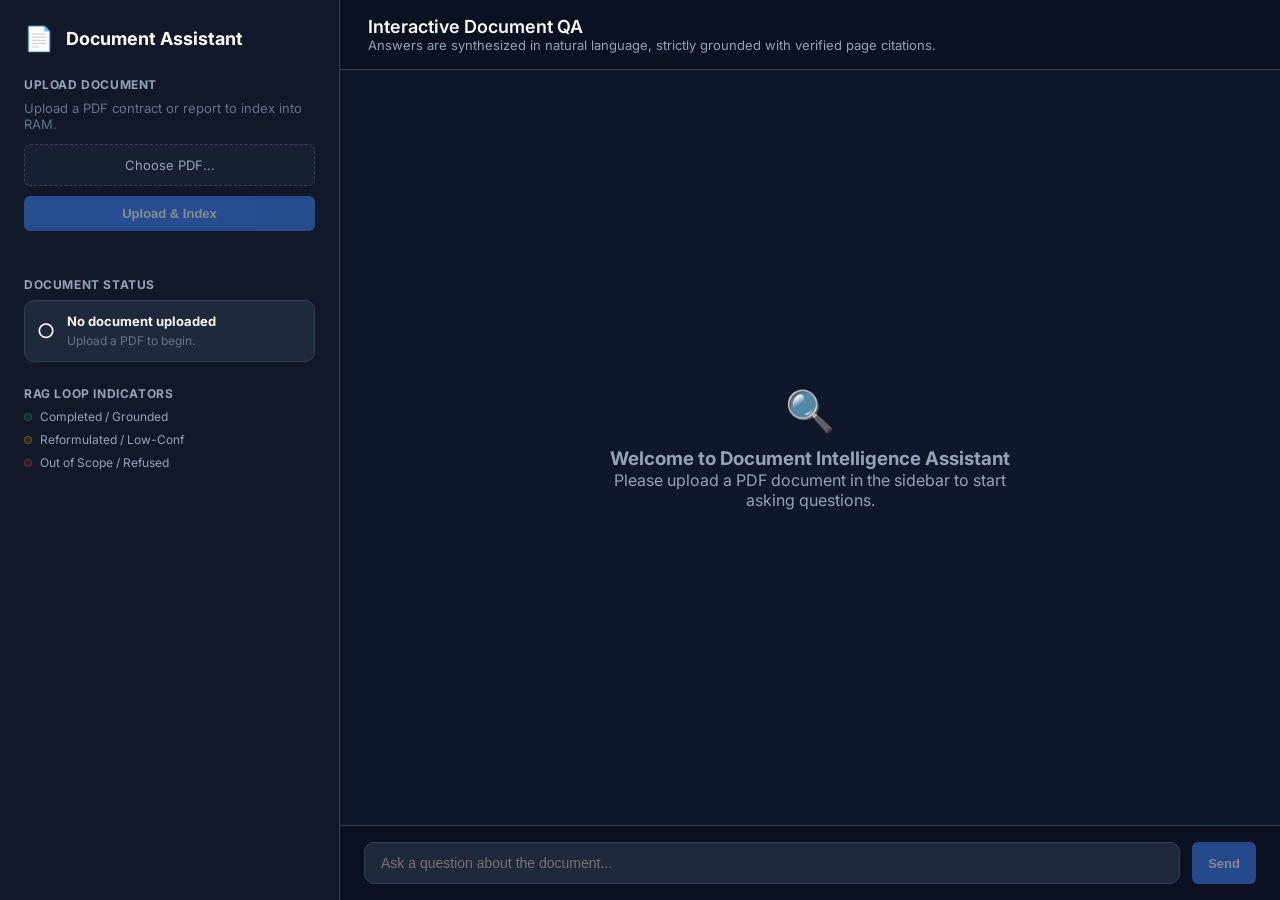
==== frontend/index.html @ 235059b5 "first commit" ====
<!DOCTYPE html>
<html lang="en">
<head>
  <meta charset="UTF-8" />
  <meta name="viewport" content="width=device-width, initial-scale=1.0" />
  <title>Document Intelligence Assistant</title>
  <link rel="stylesheet" href="style.css" />
  <link rel="preconnect" href="https://fonts.googleapis.com">
  <link rel="preconnect" href="https://fonts.gstatic.com" crossorigin>
  <link href="https://fonts.googleapis.com/css2?family=Inter:wght@400;500;600;700&display=swap" rel="stylesheet">
</head>
<body>
  <div class="app-layout">
    <!-- Sidebar / Document Panel -->
    <aside class="sidebar">
      <div class="brand">
        <span class="brand-icon">📄</span>
        <h2>Document Assistant</h2>
      </div>

      <section class="panel-section">
        <h3>Upload Document</h3>
        <p class="subtitle">Upload a PDF contract or report to index into RAM.</p>
        
        <form id="upload-form" class="upload-form">
          <label for="pdf-file" class="file-label" id="file-label-text">
            Choose PDF...
          </label>
          <input type="file" id="pdf-file" accept=".pdf" style="display: none;" />
          <button type="submit" id="upload-btn" class="btn btn-primary" disabled>
            Upload & Index
          </button>
        </form>
        <div id="upload-status" class="status-msg"></div>
      </section>

      <!-- Document Status Panel (Part 8) -->
      <section class="panel-section doc-panel">
        <h3>DOCUMENT STATUS</h3>
        <div id="doc-card" class="doc-card empty">
          <div class="doc-icon">○</div>
          <div class="doc-info">
            <strong id="doc-name">No document uploaded</strong>
            <span id="doc-sub">Upload a PDF to begin.</span>
          </div>
        </div>
        <div id="doc-meta" class="doc-meta" style="display: none;">
          <div class="meta-item">
            <span>Pages</span>
            <strong id="meta-pages">0</strong>
          </div>
          <div class="meta-item">
            <span>Chunks</span>
            <strong id="meta-chunks">0</strong>
          </div>
          <div class="meta-item">
            <span>Storage</span>
            <strong class="badge-ephemeral">In-Memory RAM</strong>
          </div>
        </div>
      </section>

      <section class="panel-section loop-legend">
        <h3>RAG LOOP INDICATORS</h3>
        <ul class="legend-list">
          <li><span class="dot status-success"></span> Completed / Grounded</li>
          <li><span class="dot status-warning"></span> Reformulated / Low-Conf</li>
          <li><span class="dot status-error"></span> Out of Scope / Refused</li>
        </ul>
      </section>
    </aside>

    <!-- Main Chat Workspace -->
    <main class="chat-workspace">
      <header class="chat-header">
        <div>
          <h1>Interactive Document QA</h1>
          <p>Answers are synthesized in natural language, strictly grounded with verified page citations.</p>
        </div>
      </header>

      <!-- Messages Area (Part 7, 16) -->
      <div class="chat-history" id="chat-history">
        <div class="welcome-message">
          <div class="welcome-icon">🔍</div>
          <h3>Welcome to Document Intelligence Assistant</h3>
          <p>Please upload a PDF document in the sidebar to start asking questions.</p>
        </div>
      </div>

      <!-- Suggested Starter Questions (Part 4, 12) -->
      <div id="suggestions-bar" class="suggestions-bar" style="display: none;">
        <span class="sug-label">Suggestions:</span>
        <div id="suggestions-container" class="suggestions-pills"></div>
      </div>

      <!-- Chat Input (Part 7) -->
      <div class="chat-input-area">
        <form id="chat-form" class="chat-form">
          <input
            type="text"
            id="query-input"
            placeholder="Ask a question about the document..."
            autocomplete="off"
            disabled
          />
          <button type="submit" id="send-btn" class="btn btn-primary" disabled>
            Send
          </button>
        </form>
      </div>
    </main>
  </div>

  <script src="app.js"></script>
</body>
</html>
---- frontend/style.css ----
:root {
  --bg-dark: #0f172a;
  --bg-panel: #1e293b;
  --bg-bubble-user: #2563eb;
  --bg-bubble-assistant: #1e293b;
  --border-color: #334155;
  --text-main: #f8fafc;
  --text-muted: #94a3b8;
  --text-dim: #64748b;
  --accent-blue: #3b82f6;
  --accent-green: #10b981;
  --accent-amber: #f59e0b;
  --accent-red: #ef4444;
  --radius-sm: 6px;
  --radius-md: 10px;
  --radius-lg: 16px;
}

* {
  box-sizing: border-box;
  margin: 0;
  padding: 0;
}

body {
  font-family: 'Inter', sans-serif;
  background-color: var(--bg-dark);
  color: var(--text-main);
  height: 100vh;
  overflow: hidden;
}

.app-layout {
  display: flex;
  height: 100vh;
}

/* ── Sidebar ── */
.sidebar {
  width: 340px;
  background-color: #111827;
  border-right: 1px solid var(--border-color);
  padding: 24px;
  display: flex;
  flex-direction: column;
  gap: 24px;
  overflow-y: auto;
}

.brand {
  display: flex;
  align-items: center;
  gap: 12px;
}

.brand-icon {
  font-size: 24px;
}

.brand h2 {
  font-size: 18px;
  font-weight: 700;
  color: #fff;
}

.panel-section h3 {
  font-size: 12px;
  font-weight: 700;
  color: var(--text-muted);
  text-transform: uppercase;
  letter-spacing: 0.05em;
  margin-bottom: 8px;
}

.subtitle {
  font-size: 13px;
  color: var(--text-dim);
  margin-bottom: 12px;
}

.upload-form {
  display: flex;
  flex-direction: column;
  gap: 10px;
}

.file-label {
  display: block;
  padding: 12px;
  border: 1px dashed var(--border-color);
  border-radius: var(--radius-sm);
  text-align: center;
  font-size: 13px;
  color: var(--text-muted);
  cursor: pointer;
  background-color: rgba(30, 41, 59, 0.5);
  transition: all 0.2s ease;
}

.file-label:hover {
  border-color: var(--accent-blue);
  color: var(--text-main);
}

.btn {
  padding: 10px 16px;
  font-size: 13px;
  font-weight: 600;
  border-radius: var(--radius-sm);
  border: none;
  cursor: pointer;
  transition: opacity 0.2s ease;
}

.btn:disabled {
  opacity: 0.5;
  cursor: not-allowed;
}

.btn-primary {
  background-color: var(--accent-blue);
  color: #fff;
}

.status-msg {
  font-size: 12px;
  margin-top: 6px;
  min-height: 16px;
}

/* Document Status Card */
.doc-card {
  display: flex;
  align-items: center;
  gap: 12px;
  padding: 12px;
  background-color: var(--bg-panel);
  border: 1px solid var(--border-color);
  border-radius: var(--radius-md);
}

.doc-card.active {
  border-color: var(--accent-green);
}

.doc-card .doc-icon {
  font-size: 20px;
}

.doc-info strong {
  display: block;
  font-size: 13px;
  color: var(--text-main);
  word-break: break-all;
}

.doc-info span {
  font-size: 12px;
  color: var(--text-dim);
}

.doc-meta {
  display: flex;
  justify-content: space-between;
  margin-top: 10px;
  padding: 10px;
  background-color: rgba(15, 23, 42, 0.6);
  border-radius: var(--radius-sm);
}

.meta-item {
  display: flex;
  flex-direction: column;
  gap: 2px;
}

.meta-item span {
  font-size: 11px;
  color: var(--text-dim);
}

.meta-item strong {
  font-size: 13px;
  color: var(--text-main);
}

.badge-ephemeral {
  color: var(--accent-green) !important;
  font-size: 11px !important;
}

.legend-list {
  list-style: none;
  display: flex;
  flex-direction: column;
  gap: 8px;
  font-size: 12px;
  color: var(--text-muted);
}

.legend-list li {
  display: flex;
  align-items: center;
  gap: 8px;
}

.dot {
  width: 8px;
  height: 8px;
  border-radius: 50%;
  display: inline-block;
}

/* ── Main Chat Workspace ── */
.chat-workspace {
  flex: 1;
  display: flex;
  flex-direction: column;
  height: 100vh;
  background-color: var(--bg-dark);
}

.chat-header {
  padding: 16px 28px;
  border-bottom: 1px solid var(--border-color);
  background-color: #0b1120;
}

.chat-header h1 {
  font-size: 18px;
  font-weight: 600;
}

.chat-header p {
  font-size: 13px;
  color: var(--text-muted);
}

/* Chat History */
.chat-history {
  flex: 1;
  overflow-y: auto;
  padding: 24px;
  display: flex;
  flex-direction: column;
  gap: 20px;
}

.welcome-message {
  margin: auto;
  text-align: center;
  max-width: 440px;
  color: var(--text-muted);
}

.welcome-icon {
  font-size: 40px;
  margin-bottom: 12px;
}

.message {
  display: flex;
  flex-direction: column;
  max-width: 80%;
  animation: fadeIn 0.2s ease;
}

@keyframes fadeIn {
  from { opacity: 0; transform: translateY(6px); }
  to { opacity: 1; transform: translateY(0); }
}

.message.user {
  align-self: flex-end;
}

.message.assistant {
  align-self: flex-start;
}

.bubble {
  padding: 14px 18px;
  border-radius: var(--radius-lg);
  font-size: 14px;
  line-height: 1.5;
}

.message.user .bubble {
  background-color: var(--bg-bubble-user);
  color: #fff;
  border-bottom-right-radius: 4px;
}

.message.assistant .bubble {
  background-color: var(--bg-bubble-assistant);
  border: 1px solid var(--border-color);
  color: var(--text-main);
  border-bottom-left-radius: 4px;
}

/* RAG Process Visual Panel (Part 9) */
.rag-process-card {
  margin-top: 10px;
  background-color: #0b1329;
  border: 1px solid #1e293b;
  border-radius: var(--radius-sm);
  padding: 10px 14px;
  font-size: 12px;
}

.rag-process-title {
  font-weight: 700;
  color: var(--text-muted);
  font-size: 11px;
  margin-bottom: 8px;
  letter-spacing: 0.05em;
}

.rag-steps {
  display: flex;
  flex-wrap: wrap;
  gap: 8px;
}

.step-badge {
  display: inline-flex;
  align-items: center;
  gap: 5px;
  padding: 4px 8px;
  border-radius: var(--radius-sm);
  font-size: 11px;
  font-weight: 500;
}

.status-success {
  background-color: rgba(16, 185, 129, 0.15);
  color: var(--accent-green);
  border: 1px solid rgba(16, 185, 129, 0.3);
}

.status-warning {
  background-color: rgba(245, 158, 11, 0.15);
  color: var(--accent-amber);
  border: 1px solid rgba(245, 158, 11, 0.3);
}

.status-error {
  background-color: rgba(239, 68, 68, 0.15);
  color: var(--accent-red);
  border: 1px solid rgba(239, 68, 68, 0.3);
}

.status-processing {
  background-color: rgba(59, 130, 246, 0.15);
  color: var(--accent-blue);
  border: 1px solid rgba(59, 130, 246, 0.3);
}

.status-pending {
  background-color: rgba(100, 116, 139, 0.15);
  color: var(--text-dim);
  border: 1px solid rgba(100, 116, 139, 0.3);
}

/* Evaluation & Document Relevance Metrics Panel */
.eval-metrics-card {
  margin-top: 10px;
  background: linear-gradient(135deg, #0f172a 0%, #1e293b 100%);
  border: 1px solid #334155;
  border-radius: var(--radius-sm);
  padding: 12px 14px;
}

.eval-metrics-header {
  display: flex;
  justify-content: space-between;
  align-items: center;
  margin-bottom: 8px;
}

.eval-metrics-title {
  font-weight: 700;
  font-size: 11px;
  color: #38bdf8;
  letter-spacing: 0.05em;
  text-transform: uppercase;
}

.eval-score-badge {
  font-size: 11px;
  font-weight: 700;
  padding: 2px 8px;
  border-radius: 12px;
  background-color: rgba(56, 189, 248, 0.15);
  color: #38bdf8;
  border: 1px solid rgba(56, 189, 248, 0.3);
}

.eval-metrics-grid {
  display: grid;
  grid-template-columns: repeat(4, 1fr);
  gap: 8px;
}

.eval-metric-box {
  background-color: rgba(15, 23, 42, 0.6);
  padding: 6px 8px;
  border-radius: 4px;
  border: 1px solid rgba(51, 65, 85, 0.4);
}

.eval-metric-box .metric-name {
  display: block;
  font-size: 10px;
  color: var(--text-dim);
  text-transform: uppercase;
  margin-bottom: 2px;
}

.eval-metric-box .metric-val {
  font-size: 12px;
  font-weight: 700;
  color: var(--text-main);
}

/* Reformulation Expander (Part 10) */
.reformulate-box {
  margin-top: 8px;
  padding: 8px 12px;
  background-color: rgba(245, 158, 11, 0.1);
  border-left: 3px solid var(--accent-amber);
  border-radius: var(--radius-sm);
  font-size: 12px;
  color: var(--text-muted);
}

/* Out-of-domain card (Part 11) */
.card-ood {
  border: 1px solid var(--accent-amber) !important;
  background-color: rgba(245, 158, 11, 0.05) !important;
}

/* Clarification card (Part 12) */
.card-clarify {
  border: 1px solid var(--accent-blue) !important;
  background-color: rgba(59, 130, 246, 0.05) !important;
}

/* Citations & Sources (Part 15) */
.citations-tag {
  font-size: 12px;
  color: var(--accent-green);
  margin-top: 6px;
  font-weight: 500;
}

.sources-details {
  margin-top: 10px;
  font-size: 12px;
}

.sources-details summary {
  cursor: pointer;
  color: var(--accent-blue);
  font-weight: 600;
  user-select: none;
}

.sources-list {
  margin-top: 8px;
  display: flex;
  flex-direction: column;
  gap: 8px;
}

.source-item {
  padding: 8px 10px;
  background-color: rgba(15, 23, 42, 0.8);
  border-left: 3px solid var(--accent-blue);
  border-radius: 4px;
}

.source-page {
  font-weight: 700;
  color: var(--text-muted);
  display: block;
  margin-bottom: 3px;
}

.source-snippet {
  color: var(--text-dim);
  font-style: italic;
  line-height: 1.4;
}

/* Suggestions Bar */
.suggestions-bar {
  padding: 10px 24px;
  background-color: #0b1120;
  border-top: 1px solid var(--border-color);
  display: flex;
  align-items: center;
  gap: 10px;
  overflow-x: auto;
}

.sug-label {
  font-size: 11px;
  font-weight: 700;
  color: var(--text-dim);
  text-transform: uppercase;
}

.suggestions-pills {
  display: flex;
  gap: 8px;
}

.sug-pill {
  background-color: var(--bg-panel);
  border: 1px solid var(--border-color);
  color: var(--text-main);
  padding: 6px 12px;
  border-radius: 20px;
  font-size: 12px;
  cursor: pointer;
  white-space: nowrap;
  transition: all 0.2s ease;
}

.sug-pill:hover {
  background-color: var(--accent-blue);
  border-color: var(--accent-blue);
}

/* Chat Input Area */
.chat-input-area {
  padding: 16px 24px;
  background-color: #0b1120;
  border-top: 1px solid var(--border-color);
}

.chat-form {
  display: flex;
  gap: 12px;
}

.chat-form input {
  flex: 1;
  padding: 12px 16px;
  background-color: var(--bg-panel);
  border: 1px solid var(--border-color);
  border-radius: var(--radius-md);
  color: var(--text-main);
  font-size: 14px;
  outline: none;
}

.chat-form input:focus {
  border-color: var(--accent-blue);
}
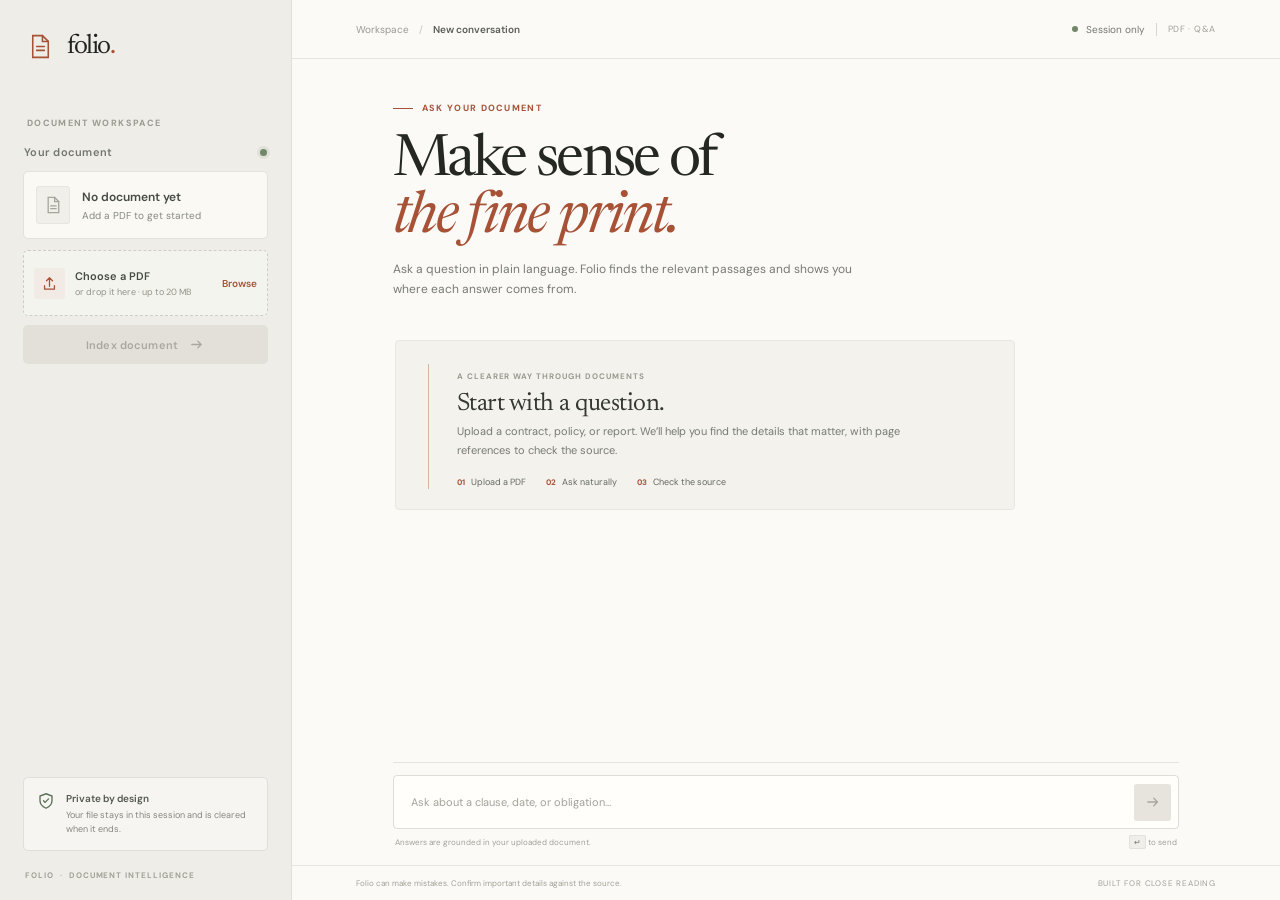
==== commit f7e345a5: "Redesign document workspace interface" ====
--- a/frontend/index.html
+++ b/frontend/index.html
@@ -3,115 +3,120 @@
 <head>
   <meta charset="UTF-8" />
   <meta name="viewport" content="width=device-width, initial-scale=1.0" />
-  <title>Document Intelligence Assistant</title>
-  <link rel="stylesheet" href="style.css" />
-  <link rel="preconnect" href="https://fonts.googleapis.com">
-  <link rel="preconnect" href="https://fonts.gstatic.com" crossorigin>
-  <link href="https://fonts.googleapis.com/css2?family=Inter:wght@400;500;600;700&display=swap" rel="stylesheet">
+  <meta name="theme-color" content="#f5f4f0" />
+  <title>Folio — Document workspace</title>
+  <link rel="preconnect" href="https://fonts.googleapis.com" />
+  <link rel="preconnect" href="https://fonts.gstatic.com" crossorigin />
+  <link href="https://fonts.googleapis.com/css2?family=DM+Sans:wght@400;500;600;700&family=Newsreader:opsz,wght@6..72,400;6..72,500&display=swap" rel="stylesheet" />
+  <link rel="stylesheet" href="style.css?v=folio-20261008-2" />
 </head>
 <body>
-  <div class="app-layout">
-    <!-- Sidebar / Document Panel -->
-    <aside class="sidebar">
-      <div class="brand">
-        <span class="brand-icon">📄</span>
-        <h2>Document Assistant</h2>
-      </div>
+  <div class="app-shell">
+    <aside class="sidebar" aria-label="Document workspace">
+      <a class="brand" href="/" aria-label="Folio home">
+        <span class="brand-mark" aria-hidden="true">
+          <svg viewBox="0 0 32 32" fill="none"><path d="M8 4.75h10l6 6v16.5H8V4.75Z" stroke="currentColor" stroke-width="1.6"/><path d="M18 4.75v6h6M12 16h8M12 20h8" stroke="currentColor" stroke-width="1.6" stroke-linecap="round"/></svg>
+        </span>
+        <span class="brand-name">folio<span class="brand-period">.</span></span>
+      </a>
 
-      <section class="panel-section">
-        <h3>Upload Document</h3>
-        <p class="subtitle">Upload a PDF contract or report to index into RAM.</p>
-        
+      <div class="workspace-label">DOCUMENT WORKSPACE</div>
+
+      <section class="document-section" aria-labelledby="document-heading">
+        <div class="section-heading">
+          <h2 id="document-heading">Your document</h2>
+          <span class="live-indicator" title="Session storage is active"></span>
+        </div>
+
+        <div id="doc-card" class="doc-card empty">
+          <span class="doc-file-icon" aria-hidden="true">
+            <svg viewBox="0 0 24 24" fill="none"><path d="M6.75 3.75h7l4.5 4.5v12H6.75v-16.5Z" stroke="currentColor" stroke-width="1.4"/><path d="M13.75 3.75v4.5h4.5M9.5 13h6M9.5 16h6" stroke="currentColor" stroke-width="1.4" stroke-linecap="round"/></svg>
+          </span>
+          <span class="doc-info">
+            <strong id="doc-name">No document yet</strong>
+            <span id="doc-sub">Add a PDF to get started</span>
+          </span>
+        </div>
+
+        <div id="doc-meta" class="doc-meta" style="display: none;">
+          <div class="meta-row"><span>Pages</span><strong id="meta-pages">0</strong></div>
+          <div class="meta-row"><span>Text segments</span><strong id="meta-chunks">0</strong></div>
+        </div>
+
         <form id="upload-form" class="upload-form">
-          <label for="pdf-file" class="file-label" id="file-label-text">
-            Choose PDF...
+          <label for="pdf-file" class="upload-dropzone" id="upload-dropzone" tabindex="0">
+            <span class="upload-icon" aria-hidden="true">
+              <svg viewBox="0 0 24 24" fill="none"><path d="M12 15.5V4.75m0 0L8.25 8.5M12 4.75 15.75 8.5M5.75 14.75v4.5h12.5v-4.5" stroke="currentColor" stroke-width="1.6" stroke-linecap="round" stroke-linejoin="round"/></svg>
+            </span>
+            <span class="upload-copy"><strong id="file-label-text">Choose a PDF</strong><span>or drop it here · up to 20 MB</span></span>
+            <span class="upload-browse">Browse</span>
           </label>
-          <input type="file" id="pdf-file" accept=".pdf" style="display: none;" />
-          <button type="submit" id="upload-btn" class="btn btn-primary" disabled>
-            Upload & Index
+          <input type="file" id="pdf-file" accept="application/pdf,.pdf" />
+          <button type="submit" id="upload-btn" class="button button-primary" disabled>
+            <span>Index document</span>
+            <svg viewBox="0 0 20 20" fill="none" aria-hidden="true"><path d="M4.5 10h11m0 0-4-4m4 4-4 4" stroke="currentColor" stroke-width="1.5" stroke-linecap="round" stroke-linejoin="round"/></svg>
           </button>
+          <p id="upload-status" class="status-msg" aria-live="polite"></p>
         </form>
-        <div id="upload-status" class="status-msg"></div>
       </section>
 
-      <!-- Document Status Panel (Part 8) -->
-      <section class="panel-section doc-panel">
-        <h3>DOCUMENT STATUS</h3>
-        <div id="doc-card" class="doc-card empty">
-          <div class="doc-icon">○</div>
-          <div class="doc-info">
-            <strong id="doc-name">No document uploaded</strong>
-            <span id="doc-sub">Upload a PDF to begin.</span>
+      <div class="sidebar-spacer"></div>
+
+      <section class="privacy-note" aria-label="Privacy information">
+        <span class="privacy-icon" aria-hidden="true">
+          <svg viewBox="0 0 20 20" fill="none"><path d="M10 2.75 16 5v4.5c0 3.55-2.52 6.25-6 7.75-3.48-1.5-6-4.2-6-7.75V5l6-2.25Z" stroke="currentColor" stroke-width="1.35"/><path d="m7.5 9.75 1.65 1.65 3.4-3.55" stroke="currentColor" stroke-width="1.35" stroke-linecap="round" stroke-linejoin="round"/></svg>
+        </span>
+        <span><strong>Private by design</strong><small>Your file stays in this session and is cleared when it ends.</small></span>
+      </section>
+      <div class="sidebar-foot">FOLIO <span>·</span> DOCUMENT INTELLIGENCE</div>
+    </aside>
+
+    <main class="main-panel">
+      <header class="topbar">
+        <div class="breadcrumbs"><span>Workspace</span><span class="crumb-divider">/</span><strong id="workspace-title">New conversation</strong></div>
+        <div class="topbar-meta"><span class="session-dot"></span> Session only <span class="topbar-divider"></span><span class="topbar-shortcut">PDF · Q&amp;A</span></div>
+      </header>
+
+      <section class="conversation" aria-label="Document conversation">
+        <div class="conversation-heading">
+          <div class="heading-kicker"><span class="heading-line"></span> ASK YOUR DOCUMENT</div>
+          <h1>Make sense of<br /><em>the fine print.</em></h1>
+          <p class="heading-description">Ask a question in plain language. Folio finds the relevant passages and shows you where each answer comes from.</p>
+        </div>
+
+        <div class="chat-history" id="chat-history" aria-live="polite">
+          <div class="welcome-message" id="welcome-message">
+            <span class="welcome-rule"></span>
+            <div class="welcome-copy">
+              <span class="welcome-eyebrow">A CLEARER WAY THROUGH DOCUMENTS</span>
+              <h2>Start with a question.</h2>
+              <p>Upload a contract, policy, or report. We’ll help you find the details that matter, with page references to check the source.</p>
+              <div class="welcome-points">
+                <span><i>01</i> Upload a PDF</span><span><i>02</i> Ask naturally</span><span><i>03</i> Check the source</span>
+              </div>
+            </div>
           </div>
         </div>
-        <div id="doc-meta" class="doc-meta" style="display: none;">
-          <div class="meta-item">
-            <span>Pages</span>
-            <strong id="meta-pages">0</strong>
-          </div>
-          <div class="meta-item">
-            <span>Chunks</span>
-            <strong id="meta-chunks">0</strong>
-          </div>
-          <div class="meta-item">
-            <span>Storage</span>
-            <strong class="badge-ephemeral">In-Memory RAM</strong>
-          </div>
+
+        <div id="suggestions-bar" class="suggestions-bar" style="display: none;">
+          <span class="suggestions-label">You could ask</span>
+          <div id="suggestions-container" class="suggestions-pills"></div>
+        </div>
+
+        <div class="composer-wrap">
+          <form id="chat-form" class="chat-form">
+            <label class="sr-only" for="query-input">Ask a question about your document</label>
+            <input type="text" id="query-input" placeholder="Ask about a clause, date, or obligation…" autocomplete="off" disabled />
+            <button type="submit" id="send-btn" class="send-button" aria-label="Send question" disabled>
+              <svg viewBox="0 0 24 24" fill="none" aria-hidden="true"><path d="M5 12h13m0 0-5-5m5 5-5 5" stroke="currentColor" stroke-width="1.7" stroke-linecap="round" stroke-linejoin="round"/></svg>
+            </button>
+          </form>
+          <div class="composer-foot"><span>Answers are grounded in your uploaded document.</span><span><kbd>↵</kbd> to send</span></div>
         </div>
       </section>
-
-      <section class="panel-section loop-legend">
-        <h3>RAG LOOP INDICATORS</h3>
-        <ul class="legend-list">
-          <li><span class="dot status-success"></span> Completed / Grounded</li>
-          <li><span class="dot status-warning"></span> Reformulated / Low-Conf</li>
-          <li><span class="dot status-error"></span> Out of Scope / Refused</li>
-        </ul>
-      </section>
-    </aside>
-
-    <!-- Main Chat Workspace -->
-    <main class="chat-workspace">
-      <header class="chat-header">
-        <div>
-          <h1>Interactive Document QA</h1>
-          <p>Answers are synthesized in natural language, strictly grounded with verified page citations.</p>
-        </div>
-      </header>
-
-      <!-- Messages Area (Part 7, 16) -->
-      <div class="chat-history" id="chat-history">
-        <div class="welcome-message">
-          <div class="welcome-icon">🔍</div>
-          <h3>Welcome to Document Intelligence Assistant</h3>
-          <p>Please upload a PDF document in the sidebar to start asking questions.</p>
-        </div>
-      </div>
-
-      <!-- Suggested Starter Questions (Part 4, 12) -->
-      <div id="suggestions-bar" class="suggestions-bar" style="display: none;">
-        <span class="sug-label">Suggestions:</span>
-        <div id="suggestions-container" class="suggestions-pills"></div>
-      </div>
-
-      <!-- Chat Input (Part 7) -->
-      <div class="chat-input-area">
-        <form id="chat-form" class="chat-form">
-          <input
-            type="text"
-            id="query-input"
-            placeholder="Ask a question about the document..."
-            autocomplete="off"
-            disabled
-          />
-          <button type="submit" id="send-btn" class="btn btn-primary" disabled>
-            Send
-          </button>
-        </form>
-      </div>
+      <footer class="main-footer"><span>Folio can make mistakes. Confirm important details against the source.</span><span>BUILT FOR CLOSE READING</span></footer>
     </main>
   </div>
-
-  <script src="app.js"></script>
+  <script src="app.js?v=folio-20261008-2"></script>
 </body>
 </html>
--- a/frontend/style.css
+++ b/frontend/style.css
@@ -1,561 +1,218 @@
 :root {
-  --bg-dark: #0f172a;
-  --bg-panel: #1e293b;
-  --bg-bubble-user: #2563eb;
-  --bg-bubble-assistant: #1e293b;
-  --border-color: #334155;
-  --text-main: #f8fafc;
-  --text-muted: #94a3b8;
-  --text-dim: #64748b;
-  --accent-blue: #3b82f6;
-  --accent-green: #10b981;
-  --accent-amber: #f59e0b;
-  --accent-red: #ef4444;
-  --radius-sm: 6px;
-  --radius-md: 10px;
-  --radius-lg: 16px;
+  color-scheme: light;
+  --paper: #f5f4f0;
+  --surface: #fbfaf7;
+  --surface-raised: #fffefa;
+  --ink: #20231f;
+  --ink-soft: #454a43;
+  --muted: #858980;
+  --line: #e6e4dd;
+  --line-strong: #d7d5cc;
+  --accent: #a75237;
+  --accent-dark: #84412e;
+  --accent-wash: #f2e9e3;
+  --olive: #5c7057;
+  --olive-wash: #e8ece4;
+  --amber: #a47b3f;
+  --danger: #a04f44;
+  --serif: "Newsreader", Georgia, serif;
+  --sans: "DM Sans", -apple-system, BlinkMacSystemFont, "Segoe UI", sans-serif;
+  --radius: 5px;
+  font-family: var(--sans);
+  color: var(--ink);
+  background: var(--paper);
+  font-synthesis: none;
+  text-rendering: optimizeLegibility;
 }
-
-* {
-  box-sizing: border-box;
-  margin: 0;
-  padding: 0;
+*, *::before, *::after { box-sizing: border-box; }
+html, body { min-width: 320px; min-height: 100%; margin: 0; }
+body { min-height: 100vh; background: var(--paper); }
+button, input { font: inherit; }
+button:focus-visible, input:focus-visible, label:focus-visible, a:focus-visible { outline: 2px solid var(--accent); outline-offset: 3px; }
+::selection { background: #ead5c7; color: var(--ink); }
+.app-shell { display: grid; grid-template-columns: 292px minmax(0, 1fr); min-height: 100vh; }
+.sidebar { position: relative; display: flex; flex-direction: column; min-height: 100vh; padding: 29px 23px 20px; background: #eeede7; border-right: 1px solid #e2e0d8; }
+.brand { display: inline-flex; width: fit-content; align-items: center; gap: 10px; color: var(--ink); text-decoration: none; }
+.brand-mark { display: grid; width: 34px; height: 34px; place-items: center; color: var(--accent); }
+.brand-mark svg { width: 31px; height: 31px; }
+.brand-name { font-family: var(--serif); font-size: 27px; line-height: 1; letter-spacing: -.055em; }
+.brand-period { color: var(--accent); }
+.workspace-label { margin: 54px 0 16px 4px; color: #999a91; font-size: 9px; font-weight: 700; letter-spacing: .15em; }
+.document-section { display: flex; flex-direction: column; }
+.section-heading { display: flex; align-items: center; justify-content: space-between; margin: 0 1px 12px; }
+.section-heading h2 { margin: 0; color: #73766e; font-size: 11px; font-weight: 600; letter-spacing: .025em; }
+.live-indicator, .session-dot { width: 7px; height: 7px; border-radius: 50%; background: #718768; box-shadow: 0 0 0 3px rgba(113,135,104,.12); }
+.doc-card { display: flex; min-height: 68px; align-items: center; gap: 12px; padding: 12px; background: rgba(255,254,250,.72); border: 1px solid #e3e1d8; border-radius: var(--radius); }
+.doc-card.active { background: #faf9f4; border-color: #d8ddd1; }
+.doc-file-icon { display: grid; flex: 0 0 34px; width: 34px; height: 38px; place-items: center; color: #a5a59b; background: #f0efe9; border: 1px solid #e7e5dd; border-radius: 3px; }
+.doc-card.active .doc-file-icon { color: var(--olive); background: var(--olive-wash); border-color: #d8dfd2; }
+.doc-file-icon svg { width: 22px; height: 22px; }
+.doc-info { display: block; min-width: 0; }
+.doc-info strong { display: block; overflow: hidden; color: var(--ink-soft); font-size: 12px; font-weight: 600; text-overflow: ellipsis; white-space: nowrap; }
+.doc-info span { display: block; margin-top: 4px; color: var(--muted); font-size: 10px; }
+.doc-meta { display: grid; grid-template-columns: 1fr 1fr; gap: 8px; margin-top: 8px; padding: 11px 12px; background: transparent; border: 1px solid #e3e1d8; border-radius: var(--radius); }
+.meta-row { display: flex; flex-direction: column; gap: 3px; }
+.meta-row span { color: var(--muted); font-size: 10px; }
+.meta-row strong { color: var(--ink-soft); font-size: 13px; font-weight: 600; }
+.upload-form { display: flex; flex-direction: column; gap: 9px; margin-top: 11px; }
+.upload-dropzone { display: flex; min-height: 66px; align-items: center; gap: 10px; padding: 10px; color: var(--ink-soft); background: rgba(255,254,250,.38); border: 1px dashed #cfcdc3; border-radius: var(--radius); cursor: pointer; transition: background .18s ease, border-color .18s ease; }
+.upload-dropzone:hover, .upload-dropzone.is-dragover { background: #faf8f1; border-color: var(--accent); }
+.upload-icon { display: grid; flex: 0 0 31px; width: 31px; height: 31px; place-items: center; color: var(--accent); background: #f2eae4; border-radius: 3px; }
+.upload-icon svg { width: 19px; height: 19px; }
+.upload-copy { display: flex; flex: 1; flex-direction: column; min-width: 0; gap: 3px; }
+.upload-copy strong { overflow: hidden; color: var(--ink-soft); font-size: 11px; font-weight: 600; text-overflow: ellipsis; white-space: nowrap; }
+.upload-copy span { color: #92938a; font-size: 9px; }
+.upload-browse { color: var(--accent); font-size: 10px; font-weight: 600; }
+#pdf-file { position: absolute; width: 1px; height: 1px; overflow: hidden; clip: rect(0,0,0,0); white-space: nowrap; clip-path: inset(50%); }
+.button { display: flex; min-height: 39px; align-items: center; justify-content: center; gap: 10px; border: 0; border-radius: var(--radius); cursor: pointer; transition: background .18s ease, color .18s ease, transform .18s ease; }
+.button-primary { color: #fffaf5; background: var(--accent); font-size: 11px; font-weight: 600; letter-spacing: .015em; }
+.button-primary:hover:not(:disabled) { background: var(--accent-dark); }
+.button-primary:active:not(:disabled) { transform: translateY(1px); }
+.button-primary:disabled { color: #aaa79f; background: #e2e0d9; cursor: not-allowed; }
+.button svg { width: 17px; height: 17px; }
+.status-msg { min-height: 14px; margin: 0; color: var(--muted); font-size: 10px; line-height: 1.4; }
+.sidebar-spacer { flex: 1; min-height: 30px; }
+.privacy-note { display: flex; align-items: flex-start; gap: 10px; padding: 13px 12px; background: rgba(255,254,250,.55); border: 1px solid #e1dfd7; border-radius: var(--radius); }
+.privacy-icon { flex: 0 0 20px; width: 20px; height: 20px; color: var(--olive); }
+.privacy-icon svg { width: 20px; height: 20px; }
+.privacy-note strong { display: block; margin: 1px 0 4px; color: #51584d; font-size: 10px; font-weight: 600; }
+.privacy-note small { display: block; max-width: 190px; color: #85877e; font-size: 9px; line-height: 1.55; }
+.sidebar-foot { margin: 19px 2px 0; color: #a2a198; font-size: 8px; font-weight: 700; letter-spacing: .12em; }
+.sidebar-foot span { margin: 0 3px; color: #b9b7ad; }
+.main-panel { display: flex; min-width: 0; min-height: 100vh; flex-direction: column; background: var(--surface); }
+.topbar { display: flex; min-height: 59px; align-items: center; justify-content: space-between; padding: 0 clamp(22px, 5vw, 72px); border-bottom: 1px solid var(--line); }
+.breadcrumbs { display: flex; min-width: 0; align-items: center; gap: 10px; color: #989a92; font-size: 10px; }
+.breadcrumbs strong { overflow: hidden; max-width: 280px; color: #595d55; font-weight: 600; text-overflow: ellipsis; white-space: nowrap; }
+.crumb-divider { color: #c5c4bc; }
+.topbar-meta { display: flex; align-items: center; gap: 8px; color: #74786e; font-size: 10px; }
+.session-dot { width: 6px; height: 6px; box-shadow: none; }
+.topbar-divider { width: 1px; height: 13px; margin: 0 3px; background: var(--line-strong); }
+.topbar-shortcut { color: #a1a197; font-size: 9px; letter-spacing: .08em; }
+.conversation { display: flex; width: min(100%, 940px); min-height: calc(100vh - 108px); flex: 1; flex-direction: column; align-self: center; padding: 43px clamp(22px, 6vw, 86px) 18px; }
+.conversation-heading { max-width: 610px; padding-bottom: 27px; }
+.heading-kicker { display: flex; align-items: center; gap: 9px; color: var(--accent); font-size: 9px; font-weight: 700; letter-spacing: .145em; }
+.heading-line { width: 20px; height: 1px; background: var(--accent); }
+.conversation-heading h1 { margin: 19px 0 12px; color: #252822; font-family: var(--serif); font-size: clamp(39px, 5.2vw, 58px); font-weight: 400; letter-spacing: -.045em; line-height: .98; }
+.conversation-heading h1 em { color: var(--accent); font-weight: 400; }
+.heading-description { max-width: 480px; margin: 0; color: #777b72; font-size: 12px; line-height: 1.7; }
+.chat-history { display: flex; min-height: 180px; flex: 1; flex-direction: column; gap: 24px; overflow-y: auto; padding: 8px 2px 18px; scrollbar-color: #d4d1c8 transparent; scrollbar-width: thin; }
+.welcome-message { display: grid; grid-template-columns: 27px minmax(0, 1fr); gap: 15px; max-width: 620px; margin: 6px 0 0; padding: 22px 22px 21px 19px; background: #f3f2ed; border: 1px solid #e9e7df; border-radius: 4px; }
+.welcome-rule { width: 1px; min-height: 100%; margin: 1px auto 0; background: #d6b4a2; }
+.welcome-eyebrow { color: #99998f; font-size: 8px; font-weight: 700; letter-spacing: .12em; }
+.welcome-copy h2 { margin: 8px 0 5px; color: #343830; font-family: var(--serif); font-size: 25px; font-weight: 400; letter-spacing: -.02em; }
+.welcome-copy p { max-width: 475px; margin: 0; color: #777b72; font-size: 11px; line-height: 1.65; }
+.welcome-points { display: flex; flex-wrap: wrap; gap: 9px 20px; margin-top: 17px; color: #64695f; font-size: 9px; }
+.welcome-points span { display: inline-flex; align-items: center; gap: 6px; }
+.welcome-points i { color: var(--accent); font-size: 8px; font-style: normal; font-weight: 700; }
+.message { display: flex; max-width: min(720px, 91%); flex-direction: column; animation: message-in .2s ease-out; }
+@keyframes message-in { from { opacity: 0; transform: translateY(5px); } to { opacity: 1; transform: translateY(0); } }
+.message.user { align-self: flex-end; }
+.message.assistant { align-self: flex-start; }
+.bubble { padding: 14px 16px; border-radius: 4px; font-size: 12px; line-height: 1.7; }
+.message.user .bubble { color: #fffaf6; background: #5e6658; border-bottom-right-radius: 1px; }
+.message.assistant .bubble { color: #373b34; background: #fffefa; border: 1px solid #e8e6de; border-bottom-left-radius: 1px; box-shadow: 0 2px 6px rgba(46,44,35,.025); }
+.message.assistant .bubble strong { font-weight: 600; }
+.card-ood, .card-clarify { border-left: 2px solid var(--amber) !important; }
+.citations-tag { display: inline-flex; width: fit-content; margin-top: 13px; padding: 4px 7px; color: #53644d; background: #edf0e9; border: 1px solid #e0e6da; border-radius: 3px; font-size: 9px; font-weight: 600; }
+.citation-bbox { margin-top: 7px; color: #8a8c82; font-size: 9px; }
+.human-feedback { display: flex; flex-wrap: wrap; align-items: center; gap: 7px; margin-top: 14px; padding-top: 11px; border-top: 1px solid #eeece5; color: #73766d; font-size: 10px; }
+.human-feedback select { margin-left: 5px; padding: 5px 7px; color: var(--ink-soft); background: #fbfaf6; border: 1px solid var(--line-strong); border-radius: 3px; font-size: 10px; }
+.human-feedback button { padding: 6px 9px; color: #fffaf5; background: var(--olive); border: 0; border-radius: 3px; font-size: 9px; cursor: pointer; }
+.human-feedback button:hover:not(:disabled) { background: #495a45; }
+.human-feedback button:disabled { opacity: .6; cursor: default; }
+.human-feedback span { color: var(--olive); font-size: 9px; }
+.eval-metrics-card, .rag-process-card { margin-top: 12px; padding: 11px 12px; background: #f5f4ef; border: 1px solid #e9e7df; border-radius: 3px; }
+.eval-metrics-header { display: flex; align-items: center; justify-content: space-between; gap: 10px; margin-bottom: 9px; }
+.eval-metrics-title, .rag-process-title { color: #70746a; font-size: 9px; font-weight: 700; letter-spacing: .06em; }
+.eval-score-badge { color: var(--olive); font-size: 9px; font-weight: 600; }
+.eval-metrics-grid { display: grid; grid-template-columns: repeat(4, minmax(0,1fr)); gap: 7px; }
+.eval-metric-box { padding: 7px 8px; background: rgba(255,254,250,.7); border: 1px solid #eceae3; border-radius: 2px; }
+.metric-name { display: block; color: #96978e; font-size: 8px; }
+.metric-val { display: block; margin-top: 4px; color: #454a41; font-size: 11px; font-weight: 600; }
+.rag-process-card { padding: 10px 11px; }
+.rag-process-title { margin-bottom: 8px; }
+.rag-steps { display: flex; flex-wrap: wrap; gap: 5px; }
+.step-badge { display: inline-flex; align-items: center; gap: 4px; padding: 4px 6px; border-radius: 2px; font-size: 8px; font-weight: 600; }
+.status-success { color: #53644d; background: #e9eee5; }
+.status-warning { color: #8d6934; background: #f3eee2; }
+.status-error { color: #9a5146; background: #f4eae7; }
+.status-processing { color: #526974; background: #e8eef0; }
+.status-pending { color: #85877f; background: #efeee8; }
+.reformulate-box { margin-top: 9px; padding-top: 8px; color: #7b7e74; border-top: 1px solid #e7e5dd; font-size: 9px; line-height: 1.6; }
+.reformulate-box strong { color: #565b51; }
+.sources-details { margin-top: 10px; color: #62665e; border-top: 1px solid #eeece5; font-size: 10px; }
+.sources-details summary { padding: 10px 0 3px; color: #666b61; cursor: pointer; font-size: 9px; font-weight: 600; }
+.sources-list { display: grid; gap: 7px; margin-top: 7px; }
+.source-item { display: grid; gap: 3px; padding: 8px 9px; background: #f7f6f1; border-left: 2px solid #c6a18d; }
+.source-page { color: #666a60; font-size: 9px; font-weight: 600; }
+.source-snippet { color: #7d8077; font-size: 9px; line-height: 1.55; }
+.suggestions-bar { display: flex; align-items: flex-start; gap: 12px; padding: 10px 0 13px; }
+.suggestions-label { flex: 0 0 auto; padding-top: 7px; color: #99998f; font-size: 9px; }
+.suggestions-pills { display: flex; flex-wrap: wrap; gap: 6px; }
+.sug-pill { padding: 6px 9px; color: #676b62; background: transparent; border: 1px solid #dfddd5; border-radius: 3px; font-size: 9px; cursor: pointer; transition: border-color .16s ease, color .16s ease, background .16s ease; }
+.sug-pill:hover { color: var(--accent-dark); background: #f6f0ea; border-color: #d8b8a6; }
+.composer-wrap { padding-top: 12px; border-top: 1px solid var(--line); }
+.chat-form { display: flex; min-height: 54px; align-items: center; gap: 10px; padding: 6px 7px 6px 15px; background: var(--surface-raised); border: 1px solid #dfddd5; border-radius: 4px; transition: border-color .16s ease, box-shadow .16s ease; }
+.chat-form:focus-within { border-color: #bd9c88; box-shadow: 0 0 0 3px rgba(167,82,55,.06); }
+.chat-form input { width: 100%; min-width: 0; height: 38px; color: var(--ink); background: transparent; border: 0; outline: 0; font-size: 11px; }
+.chat-form input::placeholder { color: #a2a299; }
+.chat-form input:disabled { cursor: not-allowed; }
+.send-button { display: grid; flex: 0 0 37px; width: 37px; height: 37px; place-items: center; color: #fffaf5; background: var(--accent); border: 0; border-radius: 3px; cursor: pointer; transition: background .16s ease, transform .16s ease; }
+.send-button:hover:not(:disabled) { background: var(--accent-dark); }
+.send-button:active:not(:disabled) { transform: translateX(1px); }
+.send-button:disabled { color: #aaa79f; background: #e6e4dd; cursor: not-allowed; }
+.send-button svg { width: 18px; height: 18px; }
+.composer-foot { display: flex; justify-content: space-between; gap: 10px; padding: 8px 2px 0; color: #a0a096; font-size: 8px; }
+kbd { padding: 1px 4px; color: #74776e; background: #efeee9; border: 1px solid #e3e1d9; border-radius: 2px; font-family: var(--sans); font-size: 8px; }
+.main-footer { display: flex; justify-content: space-between; gap: 12px; padding: 12px clamp(22px, 5vw, 72px); color: #a0a096; border-top: 1px solid var(--line); font-size: 8px; }
+.main-footer span:last-child { letter-spacing: .1em; }
+.sr-only { position: absolute; width: 1px; height: 1px; padding: 0; overflow: hidden; clip: rect(0,0,0,0); white-space: nowrap; border: 0; }
+@media (min-width: 1440px) { .conversation { padding-top: 56px; } .conversation-heading { padding-bottom: 33px; } }
+@media (max-width: 900px) {
+  .app-shell { grid-template-columns: 260px minmax(0,1fr); }
+  .sidebar { padding-right: 18px; padding-left: 18px; }
+  .conversation { padding-right: 28px; padding-left: 28px; }
+  .topbar { padding-right: 28px; padding-left: 28px; }
+  .eval-metrics-grid { grid-template-columns: repeat(2,minmax(0,1fr)); }
 }
-
-body {
-  font-family: 'Inter', sans-serif;
-  background-color: var(--bg-dark);
-  color: var(--text-main);
-  height: 100vh;
-  overflow: hidden;
+@media (max-width: 680px) {
+  .app-shell { display: flex; min-height: 100vh; flex-direction: column; }
+  .sidebar { min-height: auto; padding: 14px 17px 12px; border-right: 0; border-bottom: 1px solid #e2e0d8; }
+  .brand-mark, .brand-mark svg { width: 27px; height: 27px; }
+  .brand-name { font-size: 23px; }
+  .workspace-label, .sidebar-spacer, .privacy-note, .sidebar-foot { display: none; }
+  .document-section { display: grid; grid-template-columns: minmax(0,1fr) minmax(0,1fr); gap: 8px 10px; margin-top: 13px; }
+  .section-heading { grid-column: 1 / -1; margin: 0; }
+  .doc-card { min-height: 51px; padding: 7px; }
+  .doc-file-icon { flex-basis: 28px; width: 28px; height: 31px; }
+  .upload-form { display: grid; grid-template-columns: minmax(0,1fr) auto; gap: 6px; margin: 0; }
+  .upload-dropzone { min-height: 51px; gap: 7px; padding: 6px; }
+  .upload-icon { flex-basis: 26px; width: 26px; height: 26px; }
+  .upload-icon svg { width: 16px; height: 16px; }
+  .upload-browse { display: none; }
+  .upload-copy span { font-size: 8px; }
+  .button-primary { min-width: 90px; min-height: 34px; padding: 0 9px; font-size: 9px; }
+  .button-primary svg { display: none; }
+  #upload-status { grid-column: 1 / -1; min-height: 0; }
+  .doc-meta { grid-column: 1 / -1; margin: 0; padding: 6px 8px; }
+  .meta-row { flex-direction: row; align-items: center; justify-content: space-between; }
+  .main-panel { min-height: 0; flex: 1; }
+  .topbar { min-height: 45px; padding: 0 17px; }
+  .breadcrumbs, .topbar-meta { font-size: 9px; }
+  .topbar-shortcut, .topbar-divider { display: none; }
+  .conversation { min-height: 0; padding: 29px 17px 12px; }
+  .conversation-heading { padding-bottom: 19px; }
+  .conversation-heading h1 { margin-top: 15px; font-size: 43px; }
+  .heading-description { max-width: 430px; font-size: 11px; }
+  .chat-history { min-height: 120px; }
+  .welcome-message { grid-template-columns: 16px minmax(0,1fr); gap: 10px; padding: 16px 13px; }
+  .welcome-points { gap: 8px 12px; }
+  .message { max-width: 96%; }
+  .bubble { padding: 12px; font-size: 11px; }
+  .suggestions-bar { flex-direction: column; gap: 6px; }
+  .suggestions-label { padding-top: 0; }
+  .composer-foot { font-size: 7px; }
+  .main-footer { padding: 10px 17px; font-size: 7px; }
+  .main-footer span:last-child { display: none; }
 }
-
-.app-layout {
-  display: flex;
-  height: 100vh;
-}
-
-/* ── Sidebar ── */
-.sidebar {
-  width: 340px;
-  background-color: #111827;
-  border-right: 1px solid var(--border-color);
-  padding: 24px;
-  display: flex;
-  flex-direction: column;
-  gap: 24px;
-  overflow-y: auto;
-}
-
-.brand {
-  display: flex;
-  align-items: center;
-  gap: 12px;
-}
-
-.brand-icon {
-  font-size: 24px;
-}
-
-.brand h2 {
-  font-size: 18px;
-  font-weight: 700;
-  color: #fff;
-}
-
-.panel-section h3 {
-  font-size: 12px;
-  font-weight: 700;
-  color: var(--text-muted);
-  text-transform: uppercase;
-  letter-spacing: 0.05em;
-  margin-bottom: 8px;
-}
-
-.subtitle {
-  font-size: 13px;
-  color: var(--text-dim);
-  margin-bottom: 12px;
-}
-
-.upload-form {
-  display: flex;
-  flex-direction: column;
-  gap: 10px;
-}
-
-.file-label {
-  display: block;
-  padding: 12px;
-  border: 1px dashed var(--border-color);
-  border-radius: var(--radius-sm);
-  text-align: center;
-  font-size: 13px;
-  color: var(--text-muted);
-  cursor: pointer;
-  background-color: rgba(30, 41, 59, 0.5);
-  transition: all 0.2s ease;
-}
-
-.file-label:hover {
-  border-color: var(--accent-blue);
-  color: var(--text-main);
-}
-
-.btn {
-  padding: 10px 16px;
-  font-size: 13px;
-  font-weight: 600;
-  border-radius: var(--radius-sm);
-  border: none;
-  cursor: pointer;
-  transition: opacity 0.2s ease;
-}
-
-.btn:disabled {
-  opacity: 0.5;
-  cursor: not-allowed;
-}
-
-.btn-primary {
-  background-color: var(--accent-blue);
-  color: #fff;
-}
-
-.status-msg {
-  font-size: 12px;
-  margin-top: 6px;
-  min-height: 16px;
-}
-
-/* Document Status Card */
-.doc-card {
-  display: flex;
-  align-items: center;
-  gap: 12px;
-  padding: 12px;
-  background-color: var(--bg-panel);
-  border: 1px solid var(--border-color);
-  border-radius: var(--radius-md);
-}
-
-.doc-card.active {
-  border-color: var(--accent-green);
-}
-
-.doc-card .doc-icon {
-  font-size: 20px;
-}
-
-.doc-info strong {
-  display: block;
-  font-size: 13px;
-  color: var(--text-main);
-  word-break: break-all;
-}
-
-.doc-info span {
-  font-size: 12px;
-  color: var(--text-dim);
-}
-
-.doc-meta {
-  display: flex;
-  justify-content: space-between;
-  margin-top: 10px;
-  padding: 10px;
-  background-color: rgba(15, 23, 42, 0.6);
-  border-radius: var(--radius-sm);
-}
-
-.meta-item {
-  display: flex;
-  flex-direction: column;
-  gap: 2px;
-}
-
-.meta-item span {
-  font-size: 11px;
-  color: var(--text-dim);
-}
-
-.meta-item strong {
-  font-size: 13px;
-  color: var(--text-main);
-}
-
-.badge-ephemeral {
-  color: var(--accent-green) !important;
-  font-size: 11px !important;
-}
-
-.legend-list {
-  list-style: none;
-  display: flex;
-  flex-direction: column;
-  gap: 8px;
-  font-size: 12px;
-  color: var(--text-muted);
-}
-
-.legend-list li {
-  display: flex;
-  align-items: center;
-  gap: 8px;
-}
-
-.dot {
-  width: 8px;
-  height: 8px;
-  border-radius: 50%;
-  display: inline-block;
-}
-
-/* ── Main Chat Workspace ── */
-.chat-workspace {
-  flex: 1;
-  display: flex;
-  flex-direction: column;
-  height: 100vh;
-  background-color: var(--bg-dark);
-}
-
-.chat-header {
-  padding: 16px 28px;
-  border-bottom: 1px solid var(--border-color);
-  background-color: #0b1120;
-}
-
-.chat-header h1 {
-  font-size: 18px;
-  font-weight: 600;
-}
-
-.chat-header p {
-  font-size: 13px;
-  color: var(--text-muted);
-}
-
-/* Chat History */
-.chat-history {
-  flex: 1;
-  overflow-y: auto;
-  padding: 24px;
-  display: flex;
-  flex-direction: column;
-  gap: 20px;
-}
-
-.welcome-message {
-  margin: auto;
-  text-align: center;
-  max-width: 440px;
-  color: var(--text-muted);
-}
-
-.welcome-icon {
-  font-size: 40px;
-  margin-bottom: 12px;
-}
-
-.message {
-  display: flex;
-  flex-direction: column;
-  max-width: 80%;
-  animation: fadeIn 0.2s ease;
-}
-
-@keyframes fadeIn {
-  from { opacity: 0; transform: translateY(6px); }
-  to { opacity: 1; transform: translateY(0); }
-}
-
-.message.user {
-  align-self: flex-end;
-}
-
-.message.assistant {
-  align-self: flex-start;
-}
-
-.bubble {
-  padding: 14px 18px;
-  border-radius: var(--radius-lg);
-  font-size: 14px;
-  line-height: 1.5;
-}
-
-.message.user .bubble {
-  background-color: var(--bg-bubble-user);
-  color: #fff;
-  border-bottom-right-radius: 4px;
-}
-
-.message.assistant .bubble {
-  background-color: var(--bg-bubble-assistant);
-  border: 1px solid var(--border-color);
-  color: var(--text-main);
-  border-bottom-left-radius: 4px;
-}
-
-/* RAG Process Visual Panel (Part 9) */
-.rag-process-card {
-  margin-top: 10px;
-  background-color: #0b1329;
-  border: 1px solid #1e293b;
-  border-radius: var(--radius-sm);
-  padding: 10px 14px;
-  font-size: 12px;
-}
-
-.rag-process-title {
-  font-weight: 700;
-  color: var(--text-muted);
-  font-size: 11px;
-  margin-bottom: 8px;
-  letter-spacing: 0.05em;
-}
-
-.rag-steps {
-  display: flex;
-  flex-wrap: wrap;
-  gap: 8px;
-}
-
-.step-badge {
-  display: inline-flex;
-  align-items: center;
-  gap: 5px;
-  padding: 4px 8px;
-  border-radius: var(--radius-sm);
-  font-size: 11px;
-  font-weight: 500;
-}
-
-.status-success {
-  background-color: rgba(16, 185, 129, 0.15);
-  color: var(--accent-green);
-  border: 1px solid rgba(16, 185, 129, 0.3);
-}
-
-.status-warning {
-  background-color: rgba(245, 158, 11, 0.15);
-  color: var(--accent-amber);
-  border: 1px solid rgba(245, 158, 11, 0.3);
-}
-
-.status-error {
-  background-color: rgba(239, 68, 68, 0.15);
-  color: var(--accent-red);
-  border: 1px solid rgba(239, 68, 68, 0.3);
-}
-
-.status-processing {
-  background-color: rgba(59, 130, 246, 0.15);
-  color: var(--accent-blue);
-  border: 1px solid rgba(59, 130, 246, 0.3);
-}
-
-.status-pending {
-  background-color: rgba(100, 116, 139, 0.15);
-  color: var(--text-dim);
-  border: 1px solid rgba(100, 116, 139, 0.3);
-}
-
-/* Evaluation & Document Relevance Metrics Panel */
-.eval-metrics-card {
-  margin-top: 10px;
-  background: linear-gradient(135deg, #0f172a 0%, #1e293b 100%);
-  border: 1px solid #334155;
-  border-radius: var(--radius-sm);
-  padding: 12px 14px;
-}
-
-.eval-metrics-header {
-  display: flex;
-  justify-content: space-between;
-  align-items: center;
-  margin-bottom: 8px;
-}
-
-.eval-metrics-title {
-  font-weight: 700;
-  font-size: 11px;
-  color: #38bdf8;
-  letter-spacing: 0.05em;
-  text-transform: uppercase;
-}
-
-.eval-score-badge {
-  font-size: 11px;
-  font-weight: 700;
-  padding: 2px 8px;
-  border-radius: 12px;
-  background-color: rgba(56, 189, 248, 0.15);
-  color: #38bdf8;
-  border: 1px solid rgba(56, 189, 248, 0.3);
-}
-
-.eval-metrics-grid {
-  display: grid;
-  grid-template-columns: repeat(4, 1fr);
-  gap: 8px;
-}
-
-.eval-metric-box {
-  background-color: rgba(15, 23, 42, 0.6);
-  padding: 6px 8px;
-  border-radius: 4px;
-  border: 1px solid rgba(51, 65, 85, 0.4);
-}
-
-.eval-metric-box .metric-name {
-  display: block;
-  font-size: 10px;
-  color: var(--text-dim);
-  text-transform: uppercase;
-  margin-bottom: 2px;
-}
-
-.eval-metric-box .metric-val {
-  font-size: 12px;
-  font-weight: 700;
-  color: var(--text-main);
-}
-
-/* Reformulation Expander (Part 10) */
-.reformulate-box {
-  margin-top: 8px;
-  padding: 8px 12px;
-  background-color: rgba(245, 158, 11, 0.1);
-  border-left: 3px solid var(--accent-amber);
-  border-radius: var(--radius-sm);
-  font-size: 12px;
-  color: var(--text-muted);
-}
-
-/* Out-of-domain card (Part 11) */
-.card-ood {
-  border: 1px solid var(--accent-amber) !important;
-  background-color: rgba(245, 158, 11, 0.05) !important;
-}
-
-/* Clarification card (Part 12) */
-.card-clarify {
-  border: 1px solid var(--accent-blue) !important;
-  background-color: rgba(59, 130, 246, 0.05) !important;
-}
-
-/* Citations & Sources (Part 15) */
-.citations-tag {
-  font-size: 12px;
-  color: var(--accent-green);
-  margin-top: 6px;
-  font-weight: 500;
-}
-
-.sources-details {
-  margin-top: 10px;
-  font-size: 12px;
-}
-
-.sources-details summary {
-  cursor: pointer;
-  color: var(--accent-blue);
-  font-weight: 600;
-  user-select: none;
-}
-
-.sources-list {
-  margin-top: 8px;
-  display: flex;
-  flex-direction: column;
-  gap: 8px;
-}
-
-.source-item {
-  padding: 8px 10px;
-  background-color: rgba(15, 23, 42, 0.8);
-  border-left: 3px solid var(--accent-blue);
-  border-radius: 4px;
-}
-
-.source-page {
-  font-weight: 700;
-  color: var(--text-muted);
-  display: block;
-  margin-bottom: 3px;
-}
-
-.source-snippet {
-  color: var(--text-dim);
-  font-style: italic;
-  line-height: 1.4;
-}
-
-/* Suggestions Bar */
-.suggestions-bar {
-  padding: 10px 24px;
-  background-color: #0b1120;
-  border-top: 1px solid var(--border-color);
-  display: flex;
-  align-items: center;
-  gap: 10px;
-  overflow-x: auto;
-}
-
-.sug-label {
-  font-size: 11px;
-  font-weight: 700;
-  color: var(--text-dim);
-  text-transform: uppercase;
-}
-
-.suggestions-pills {
-  display: flex;
-  gap: 8px;
-}
-
-.sug-pill {
-  background-color: var(--bg-panel);
-  border: 1px solid var(--border-color);
-  color: var(--text-main);
-  padding: 6px 12px;
-  border-radius: 20px;
-  font-size: 12px;
-  cursor: pointer;
-  white-space: nowrap;
-  transition: all 0.2s ease;
-}
-
-.sug-pill:hover {
-  background-color: var(--accent-blue);
-  border-color: var(--accent-blue);
-}
-
-/* Chat Input Area */
-.chat-input-area {
-  padding: 16px 24px;
-  background-color: #0b1120;
-  border-top: 1px solid var(--border-color);
-}
-
-.chat-form {
-  display: flex;
-  gap: 12px;
-}
-
-.chat-form input {
-  flex: 1;
-  padding: 12px 16px;
-  background-color: var(--bg-panel);
-  border: 1px solid var(--border-color);
-  border-radius: var(--radius-md);
-  color: var(--text-main);
-  font-size: 14px;
-  outline: none;
-}
-
-.chat-form input:focus {
-  border-color: var(--accent-blue);
-}
+@media (prefers-reduced-motion: reduce) { *, *::before, *::after { scroll-behavior: auto !important; animation-duration: .01ms !important; animation-iteration-count: 1 !important; transition-duration: .01ms !important; } }
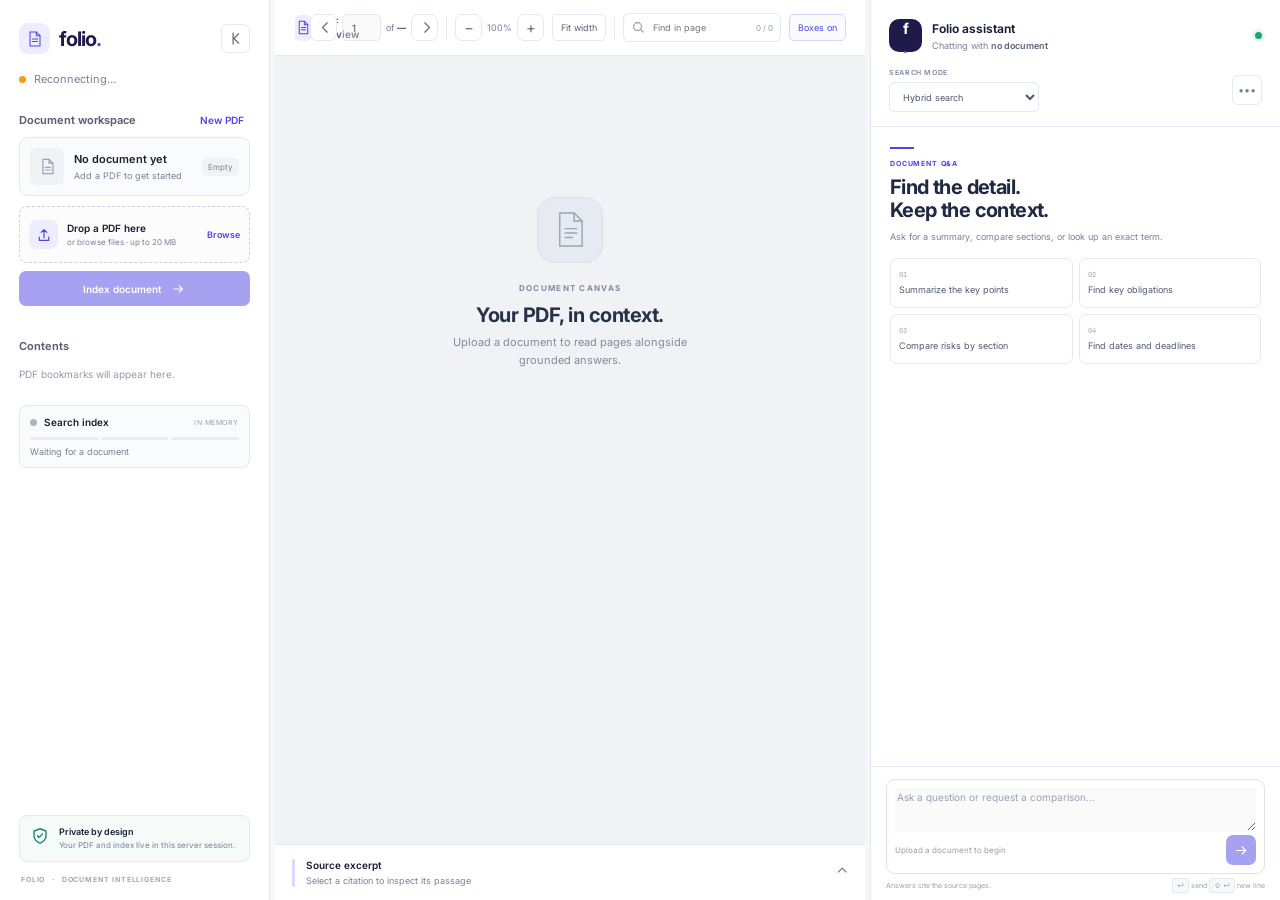
==== commit 1a6fbeab: "Build Folio three-pane document workspace" ====
--- a/frontend/index.html
+++ b/frontend/index.html
@@ -3,120 +3,106 @@
 <head>
   <meta charset="UTF-8" />
   <meta name="viewport" content="width=device-width, initial-scale=1.0" />
-  <meta name="theme-color" content="#f5f4f0" />
+  <meta name="theme-color" content="#f8fafc" />
   <title>Folio — Document workspace</title>
   <link rel="preconnect" href="https://fonts.googleapis.com" />
   <link rel="preconnect" href="https://fonts.gstatic.com" crossorigin />
-  <link href="https://fonts.googleapis.com/css2?family=DM+Sans:wght@400;500;600;700&family=Newsreader:opsz,wght@6..72,400;6..72,500&display=swap" rel="stylesheet" />
-  <link rel="stylesheet" href="style.css?v=folio-20261008-2" />
+  <link href="https://fonts.googleapis.com/css2?family=Inter:wght@400;500;600;700&family=JetBrains+Mono:wght@500;600&display=swap" rel="stylesheet" />
+  <link rel="stylesheet" href="style.css?v=folio-3pane-20261009-2" />
 </head>
 <body>
-  <div class="app-shell">
+  <div class="app-shell" id="app-shell">
     <aside class="sidebar" aria-label="Document workspace">
-      <a class="brand" href="/" aria-label="Folio home">
-        <span class="brand-mark" aria-hidden="true">
-          <svg viewBox="0 0 32 32" fill="none"><path d="M8 4.75h10l6 6v16.5H8V4.75Z" stroke="currentColor" stroke-width="1.6"/><path d="M18 4.75v6h6M12 16h8M12 20h8" stroke="currentColor" stroke-width="1.6" stroke-linecap="round"/></svg>
-        </span>
-        <span class="brand-name">folio<span class="brand-period">.</span></span>
-      </a>
-
-      <div class="workspace-label">DOCUMENT WORKSPACE</div>
+      <div class="sidebar-brand-row">
+        <a class="brand" href="/" aria-label="Folio home">
+          <span class="brand-mark" aria-hidden="true"><svg viewBox="0 0 32 32" fill="none"><path d="M8 4.75h10l6 6v16.5H8V4.75Z" stroke="currentColor" stroke-width="1.7"/><path d="M18 4.75v6h6M12 16h8M12 20h8" stroke="currentColor" stroke-width="1.7" stroke-linecap="round"/></svg></span>
+          <span class="brand-name">folio<span>.</span></span>
+        </a>
+        <button id="collapse-sidebar" class="icon-button collapse-button" type="button" aria-label="Collapse sidebar" title="Collapse sidebar"><svg viewBox="0 0 20 20" fill="none"><path d="M12.5 4.5 7 10l5.5 5.5M6 3.5v13" stroke="currentColor" stroke-width="1.5" stroke-linecap="round" stroke-linejoin="round"/></svg></button>
+      </div>
+      <div class="system-status"><span id="health-dot" class="health-dot"></span><span id="health-label">Connecting to Folio</span></div>
 
       <section class="document-section" aria-labelledby="document-heading">
-        <div class="section-heading">
-          <h2 id="document-heading">Your document</h2>
-          <span class="live-indicator" title="Session storage is active"></span>
+        <div class="section-heading"><h2 id="document-heading">Document workspace</h2><button class="text-button" id="new-document-button" type="button">New PDF</button></div>
+        <div id="doc-card" class="doc-card empty">
+          <span class="doc-file-icon" aria-hidden="true"><svg viewBox="0 0 24 24" fill="none"><path d="M6.75 3.75h7l4.5 4.5v12H6.75v-16.5Z" stroke="currentColor" stroke-width="1.4"/><path d="M13.75 3.75v4.5h4.5M9.5 13h6M9.5 16h6" stroke="currentColor" stroke-width="1.4" stroke-linecap="round"/></svg></span>
+          <span class="doc-info"><strong id="doc-name">No document yet</strong><span id="doc-sub">Add a PDF to get started</span></span>
+          <span id="doc-status-badge" class="doc-status-badge">Empty</span>
         </div>
-
-        <div id="doc-card" class="doc-card empty">
-          <span class="doc-file-icon" aria-hidden="true">
-            <svg viewBox="0 0 24 24" fill="none"><path d="M6.75 3.75h7l4.5 4.5v12H6.75v-16.5Z" stroke="currentColor" stroke-width="1.4"/><path d="M13.75 3.75v4.5h4.5M9.5 13h6M9.5 16h6" stroke="currentColor" stroke-width="1.4" stroke-linecap="round"/></svg>
-          </span>
-          <span class="doc-info">
-            <strong id="doc-name">No document yet</strong>
-            <span id="doc-sub">Add a PDF to get started</span>
-          </span>
+        <div id="doc-meta" class="doc-meta" hidden>
+          <div class="meta-row"><span>Pages</span><strong id="meta-pages">0</strong></div><div class="meta-row"><span>File size</span><strong id="meta-size">—</strong></div>
+          <div class="meta-row"><span>Text segments</span><strong id="meta-chunks">0</strong></div><div class="meta-row"><span>Added</span><strong id="meta-uploaded">—</strong></div>
         </div>
-
-        <div id="doc-meta" class="doc-meta" style="display: none;">
-          <div class="meta-row"><span>Pages</span><strong id="meta-pages">0</strong></div>
-          <div class="meta-row"><span>Text segments</span><strong id="meta-chunks">0</strong></div>
-        </div>
-
         <form id="upload-form" class="upload-form">
           <label for="pdf-file" class="upload-dropzone" id="upload-dropzone" tabindex="0">
-            <span class="upload-icon" aria-hidden="true">
-              <svg viewBox="0 0 24 24" fill="none"><path d="M12 15.5V4.75m0 0L8.25 8.5M12 4.75 15.75 8.5M5.75 14.75v4.5h12.5v-4.5" stroke="currentColor" stroke-width="1.6" stroke-linecap="round" stroke-linejoin="round"/></svg>
-            </span>
-            <span class="upload-copy"><strong id="file-label-text">Choose a PDF</strong><span>or drop it here · up to 20 MB</span></span>
-            <span class="upload-browse">Browse</span>
+            <span class="upload-icon" aria-hidden="true"><svg viewBox="0 0 24 24" fill="none"><path d="M12 15.5V4.75m0 0L8.25 8.5M12 4.75 15.75 8.5M5.75 14.75v4.5h12.5v-4.5" stroke="currentColor" stroke-width="1.6" stroke-linecap="round" stroke-linejoin="round"/></svg></span>
+            <span class="upload-copy"><strong id="file-label-text">Drop a PDF here</strong><span>or browse files · up to 20 MB</span></span><span class="upload-browse">Browse</span>
           </label>
           <input type="file" id="pdf-file" accept="application/pdf,.pdf" />
-          <button type="submit" id="upload-btn" class="button button-primary" disabled>
-            <span>Index document</span>
-            <svg viewBox="0 0 20 20" fill="none" aria-hidden="true"><path d="M4.5 10h11m0 0-4-4m4 4-4 4" stroke="currentColor" stroke-width="1.5" stroke-linecap="round" stroke-linejoin="round"/></svg>
-          </button>
+          <button type="submit" id="upload-btn" class="button button-primary" disabled><span>Index document</span><svg viewBox="0 0 20 20" fill="none" aria-hidden="true"><path d="M4.5 10h11m0 0-4-4m4 4-4 4" stroke="currentColor" stroke-width="1.5" stroke-linecap="round" stroke-linejoin="round"/></svg></button>
           <p id="upload-status" class="status-msg" aria-live="polite"></p>
+          <div id="upload-progress" class="upload-progress" hidden><span></span></div>
         </form>
       </section>
 
+      <section class="outline-section" aria-labelledby="outline-heading">
+        <div class="section-heading"><h2 id="outline-heading">Contents</h2><span id="outline-count" class="section-count"></span></div>
+        <div id="outline-list" class="outline-list"><p class="quiet-empty">PDF bookmarks will appear here.</p></div>
+      </section>
+
+      <section class="index-card" id="index-card" aria-label="Search index state">
+        <div class="index-heading"><span class="index-pulse"></span><strong>Search index</strong><span class="index-memory">IN MEMORY</span></div>
+        <div class="index-track"><span></span><span></span><span></span></div>
+        <p id="index-copy">Waiting for a document</p>
+      </section>
+
       <div class="sidebar-spacer"></div>
-
-      <section class="privacy-note" aria-label="Privacy information">
-        <span class="privacy-icon" aria-hidden="true">
-          <svg viewBox="0 0 20 20" fill="none"><path d="M10 2.75 16 5v4.5c0 3.55-2.52 6.25-6 7.75-3.48-1.5-6-4.2-6-7.75V5l6-2.25Z" stroke="currentColor" stroke-width="1.35"/><path d="m7.5 9.75 1.65 1.65 3.4-3.55" stroke="currentColor" stroke-width="1.35" stroke-linecap="round" stroke-linejoin="round"/></svg>
-        </span>
-        <span><strong>Private by design</strong><small>Your file stays in this session and is cleared when it ends.</small></span>
-      </section>
+      <section class="privacy-note"><span class="privacy-shield" aria-hidden="true"><svg viewBox="0 0 20 20" fill="none"><path d="M10 2.75 16 5v4.5c0 3.55-2.52 6.25-6 7.75-3.48-1.5-6-4.2-6-7.75V5l6-2.25Z" stroke="currentColor" stroke-width="1.35"/><path d="m7.5 9.75 1.65 1.65 3.4-3.55" stroke="currentColor" stroke-width="1.35" stroke-linecap="round" stroke-linejoin="round"/></svg></span><span><strong>Private by design</strong><small>Your PDF and index live in this server session.</small></span></section>
       <div class="sidebar-foot">FOLIO <span>·</span> DOCUMENT INTELLIGENCE</div>
     </aside>
 
-    <main class="main-panel">
-      <header class="topbar">
-        <div class="breadcrumbs"><span>Workspace</span><span class="crumb-divider">/</span><strong id="workspace-title">New conversation</strong></div>
-        <div class="topbar-meta"><span class="session-dot"></span> Session only <span class="topbar-divider"></span><span class="topbar-shortcut">PDF · Q&amp;A</span></div>
+    <div class="resize-handle resize-sidebar" data-resize="sidebar" role="separator" aria-label="Resize document sidebar" aria-orientation="vertical" tabindex="0"></div>
+
+    <main class="pdf-pane" id="pdf-pane" aria-label="PDF viewer">
+      <header class="pdf-topbar">
+        <div class="pdf-file-heading"><span class="pdf-mini-icon"><svg viewBox="0 0 20 20" fill="none"><path d="M5 2.75h6l4 4v10.5H5V2.75Z" stroke="currentColor" stroke-width="1.2"/><path d="M11 2.75v4h4M7.5 10h5M7.5 12.75h5" stroke="currentColor" stroke-width="1.2" stroke-linecap="round"/></svg></span><span id="pdf-title">PDF preview</span></div>
+        <div class="pdf-controls">
+          <div class="page-control"><button id="page-prev" class="icon-button compact" type="button" aria-label="Previous page"><svg viewBox="0 0 20 20" fill="none"><path d="m12 4.5-5.5 5.5 5.5 5.5" stroke="currentColor" stroke-width="1.5" stroke-linecap="round" stroke-linejoin="round"/></svg></button><label class="sr-only" for="page-input">Page number</label><input id="page-input" type="number" min="1" value="1" disabled /><span class="page-of">of <strong id="page-total">—</strong></span><button id="page-next" class="icon-button compact" type="button" aria-label="Next page"><svg viewBox="0 0 20 20" fill="none"><path d="m8 4.5 5.5 5.5L8 15.5" stroke="currentColor" stroke-width="1.5" stroke-linecap="round" stroke-linejoin="round"/></svg></button></div>
+          <span class="control-divider"></span>
+          <div class="zoom-control"><button id="zoom-out" class="icon-button compact" type="button" aria-label="Zoom out">−</button><span id="zoom-value">100%</span><button id="zoom-in" class="icon-button compact" type="button" aria-label="Zoom in">+</button></div>
+          <button id="fit-width" class="toolbar-button" type="button">Fit width</button>
+          <span class="control-divider search-divider"></span>
+          <label class="pdf-search"><svg viewBox="0 0 20 20" fill="none" aria-hidden="true"><circle cx="8.75" cy="8.75" r="5.25" stroke="currentColor" stroke-width="1.4"/><path d="m12.5 12.5 3.75 3.75" stroke="currentColor" stroke-width="1.4" stroke-linecap="round"/></svg><input id="pdf-search-input" type="search" placeholder="Find in page" aria-label="Find text in current PDF page" /><span id="search-count">0 / 0</span></label>
+          <button id="toggle-boxes" class="toolbar-button toggle-active" type="button" aria-pressed="true">Boxes on</button>
+        </div>
+      </header>
+      <div class="pdf-scroll-region" id="pdf-scroll-region">
+        <div class="pdf-empty-state" id="pdf-empty-state"><div class="empty-document-mark"><svg viewBox="0 0 48 48" fill="none"><path d="M12 5.5h16l9 9v28H12v-37Z" stroke="currentColor" stroke-width="1.6"/><path d="M28 5.5v9h9M18 23h13M18 28h13M18 33h8" stroke="currentColor" stroke-width="1.6" stroke-linecap="round"/></svg></div><span class="empty-kicker">DOCUMENT CANVAS</span><h2>Your PDF, in context.</h2><p>Upload a document to read pages alongside grounded answers.</p></div>
+        <div class="pdf-page-wrap" id="pdf-page-wrap" hidden><img id="pdf-page-image" alt="Current PDF page" /><div id="bbox-overlay" class="bbox-overlay" aria-label="Citation highlight"></div></div>
+      </div>
+      <section class="excerpt-drawer" id="excerpt-drawer">
+        <button class="excerpt-toggle" id="excerpt-toggle" type="button" aria-expanded="false"><span class="drawer-grip"></span><span class="excerpt-toggle-copy"><strong>Source excerpt</strong><span id="excerpt-summary">Select a citation to inspect its passage</span></span><span class="drawer-chevron">⌃</span></button>
+        <div class="excerpt-content" id="excerpt-content" hidden><div class="excerpt-tabs"><span class="active">Reranked evidence</span><span id="excerpt-page-label">No citation selected</span></div><blockquote id="excerpt-text">Select a citation chip or source card to show its excerpt here.</blockquote><span id="excerpt-location" class="excerpt-location"></span></div>
+      </section>
+    </main>
+
+    <div class="resize-handle resize-chat" data-resize="chat" role="separator" aria-label="Resize assistant panel" aria-orientation="vertical" tabindex="0"></div>
+
+    <aside class="chat-pane" id="chat-pane" aria-label="Chat assistant">
+      <header class="assistant-header">
+        <div class="assistant-title-row"><div class="assistant-avatar">f<span>.</span></div><div><h1>Folio assistant</h1><span class="assistant-context">Chatting with <strong id="chat-document-title">no document</strong></span></div><span class="assistant-live" title="Assistant ready"></span></div>
+        <div class="assistant-toolbar"><label class="mode-select-wrap"><span>SEARCH MODE</span><select id="retrieval-mode" aria-label="Retrieval mode"><option value="hybrid">Hybrid search</option><option value="semantic">Semantic only</option><option value="exact">Exact match</option></select></label><details class="options-menu"><summary aria-label="Conversation options">•••</summary><div class="options-popover"><button id="export-chat" type="button">Export conversation</button><button id="clear-history" type="button">Clear history</button></div></details></div>
       </header>
 
-      <section class="conversation" aria-label="Document conversation">
-        <div class="conversation-heading">
-          <div class="heading-kicker"><span class="heading-line"></span> ASK YOUR DOCUMENT</div>
-          <h1>Make sense of<br /><em>the fine print.</em></h1>
-          <p class="heading-description">Ask a question in plain language. Folio finds the relevant passages and shows you where each answer comes from.</p>
-        </div>
+      <div class="assistant-onboarding" id="assistant-onboarding"><div class="onboarding-rule"></div><div><span>DOCUMENT Q&amp;A</span><h2>Find the detail.<br />Keep the context.</h2><p>Ask for a summary, compare sections, or look up an exact term.</p><div class="suggested-grid" id="suggestions-container"><button type="button" class="suggestion-card" data-question="Summarize the key points in this document."><span>01</span>Summarize the key points</button><button type="button" class="suggestion-card" data-question="What obligations should I pay attention to?"><span>02</span>Find key obligations</button><button type="button" class="suggestion-card" data-question="Compare the main risks across sections."><span>03</span>Compare risks by section</button><button type="button" class="suggestion-card" data-question="Find any important dates or deadlines."><span>04</span>Find dates and deadlines</button></div></div></div>
 
-        <div class="chat-history" id="chat-history" aria-live="polite">
-          <div class="welcome-message" id="welcome-message">
-            <span class="welcome-rule"></span>
-            <div class="welcome-copy">
-              <span class="welcome-eyebrow">A CLEARER WAY THROUGH DOCUMENTS</span>
-              <h2>Start with a question.</h2>
-              <p>Upload a contract, policy, or report. We’ll help you find the details that matter, with page references to check the source.</p>
-              <div class="welcome-points">
-                <span><i>01</i> Upload a PDF</span><span><i>02</i> Ask naturally</span><span><i>03</i> Check the source</span>
-              </div>
-            </div>
-          </div>
-        </div>
+      <div class="chat-history" id="chat-history" aria-live="polite"></div>
+      <div id="suggestions-bar" class="suggestions-bar" hidden><span>You could ask</span><div id="followup-suggestions"></div></div>
+      <div class="composer-wrap"><form id="chat-form" class="chat-form"><label class="sr-only" for="query-input">Ask a question about your document</label><textarea id="query-input" rows="1" placeholder="Ask a question or request a comparison…" disabled></textarea><div class="composer-actions"><span id="composer-document-state">Upload a document to begin</span><button type="submit" id="send-btn" class="send-button" aria-label="Send question" disabled><svg viewBox="0 0 24 24" fill="none" aria-hidden="true"><path d="M5 12h13m0 0-5-5m5 5-5 5" stroke="currentColor" stroke-width="1.7" stroke-linecap="round" stroke-linejoin="round"/></svg></button></div></form><div class="composer-foot"><span>Answers cite the source pages.</span><span><kbd>↵</kbd> send <kbd>⇧ ↵</kbd> new line</span></div></div>
+    </aside>
 
-        <div id="suggestions-bar" class="suggestions-bar" style="display: none;">
-          <span class="suggestions-label">You could ask</span>
-          <div id="suggestions-container" class="suggestions-pills"></div>
-        </div>
-
-        <div class="composer-wrap">
-          <form id="chat-form" class="chat-form">
-            <label class="sr-only" for="query-input">Ask a question about your document</label>
-            <input type="text" id="query-input" placeholder="Ask about a clause, date, or obligation…" autocomplete="off" disabled />
-            <button type="submit" id="send-btn" class="send-button" aria-label="Send question" disabled>
-              <svg viewBox="0 0 24 24" fill="none" aria-hidden="true"><path d="M5 12h13m0 0-5-5m5 5-5 5" stroke="currentColor" stroke-width="1.7" stroke-linecap="round" stroke-linejoin="round"/></svg>
-            </button>
-          </form>
-          <div class="composer-foot"><span>Answers are grounded in your uploaded document.</span><span><kbd>↵</kbd> to send</span></div>
-        </div>
-      </section>
-      <footer class="main-footer"><span>Folio can make mistakes. Confirm important details against the source.</span><span>BUILT FOR CLOSE READING</span></footer>
-    </main>
+    <nav class="mobile-switcher" aria-label="Workspace panels"><button type="button" data-panel="pdf-pane" class="active"><svg viewBox="0 0 20 20" fill="none"><path d="M5 2.75h6l4 4v10.5H5V2.75Z" stroke="currentColor" stroke-width="1.3"/><path d="M11 2.75v4h4" stroke="currentColor" stroke-width="1.3"/></svg>PDF canvas</button><button type="button" data-panel="chat-pane"><svg viewBox="0 0 20 20" fill="none"><path d="M3 4.5h14v10H9l-4 3v-3H3v-10Z" stroke="currentColor" stroke-width="1.3" stroke-linejoin="round"/></svg>Assistant</button></nav>
   </div>
-  <script src="app.js?v=folio-20261008-2"></script>
+  <script src="app.js?v=folio-3pane-20261009-2"></script>
 </body>
 </html>
--- a/frontend/style.css
+++ b/frontend/style.css
@@ -1,218 +1,3 @@
-:root {
-  color-scheme: light;
-  --paper: #f5f4f0;
-  --surface: #fbfaf7;
-  --surface-raised: #fffefa;
-  --ink: #20231f;
-  --ink-soft: #454a43;
-  --muted: #858980;
-  --line: #e6e4dd;
-  --line-strong: #d7d5cc;
-  --accent: #a75237;
-  --accent-dark: #84412e;
-  --accent-wash: #f2e9e3;
-  --olive: #5c7057;
-  --olive-wash: #e8ece4;
-  --amber: #a47b3f;
-  --danger: #a04f44;
-  --serif: "Newsreader", Georgia, serif;
-  --sans: "DM Sans", -apple-system, BlinkMacSystemFont, "Segoe UI", sans-serif;
-  --radius: 5px;
-  font-family: var(--sans);
-  color: var(--ink);
-  background: var(--paper);
-  font-synthesis: none;
-  text-rendering: optimizeLegibility;
-}
-*, *::before, *::after { box-sizing: border-box; }
-html, body { min-width: 320px; min-height: 100%; margin: 0; }
-body { min-height: 100vh; background: var(--paper); }
-button, input { font: inherit; }
-button:focus-visible, input:focus-visible, label:focus-visible, a:focus-visible { outline: 2px solid var(--accent); outline-offset: 3px; }
-::selection { background: #ead5c7; color: var(--ink); }
-.app-shell { display: grid; grid-template-columns: 292px minmax(0, 1fr); min-height: 100vh; }
-.sidebar { position: relative; display: flex; flex-direction: column; min-height: 100vh; padding: 29px 23px 20px; background: #eeede7; border-right: 1px solid #e2e0d8; }
-.brand { display: inline-flex; width: fit-content; align-items: center; gap: 10px; color: var(--ink); text-decoration: none; }
-.brand-mark { display: grid; width: 34px; height: 34px; place-items: center; color: var(--accent); }
-.brand-mark svg { width: 31px; height: 31px; }
-.brand-name { font-family: var(--serif); font-size: 27px; line-height: 1; letter-spacing: -.055em; }
-.brand-period { color: var(--accent); }
-.workspace-label { margin: 54px 0 16px 4px; color: #999a91; font-size: 9px; font-weight: 700; letter-spacing: .15em; }
-.document-section { display: flex; flex-direction: column; }
-.section-heading { display: flex; align-items: center; justify-content: space-between; margin: 0 1px 12px; }
-.section-heading h2 { margin: 0; color: #73766e; font-size: 11px; font-weight: 600; letter-spacing: .025em; }
-.live-indicator, .session-dot { width: 7px; height: 7px; border-radius: 50%; background: #718768; box-shadow: 0 0 0 3px rgba(113,135,104,.12); }
-.doc-card { display: flex; min-height: 68px; align-items: center; gap: 12px; padding: 12px; background: rgba(255,254,250,.72); border: 1px solid #e3e1d8; border-radius: var(--radius); }
-.doc-card.active { background: #faf9f4; border-color: #d8ddd1; }
-.doc-file-icon { display: grid; flex: 0 0 34px; width: 34px; height: 38px; place-items: center; color: #a5a59b; background: #f0efe9; border: 1px solid #e7e5dd; border-radius: 3px; }
-.doc-card.active .doc-file-icon { color: var(--olive); background: var(--olive-wash); border-color: #d8dfd2; }
-.doc-file-icon svg { width: 22px; height: 22px; }
-.doc-info { display: block; min-width: 0; }
-.doc-info strong { display: block; overflow: hidden; color: var(--ink-soft); font-size: 12px; font-weight: 600; text-overflow: ellipsis; white-space: nowrap; }
-.doc-info span { display: block; margin-top: 4px; color: var(--muted); font-size: 10px; }
-.doc-meta { display: grid; grid-template-columns: 1fr 1fr; gap: 8px; margin-top: 8px; padding: 11px 12px; background: transparent; border: 1px solid #e3e1d8; border-radius: var(--radius); }
-.meta-row { display: flex; flex-direction: column; gap: 3px; }
-.meta-row span { color: var(--muted); font-size: 10px; }
-.meta-row strong { color: var(--ink-soft); font-size: 13px; font-weight: 600; }
-.upload-form { display: flex; flex-direction: column; gap: 9px; margin-top: 11px; }
-.upload-dropzone { display: flex; min-height: 66px; align-items: center; gap: 10px; padding: 10px; color: var(--ink-soft); background: rgba(255,254,250,.38); border: 1px dashed #cfcdc3; border-radius: var(--radius); cursor: pointer; transition: background .18s ease, border-color .18s ease; }
-.upload-dropzone:hover, .upload-dropzone.is-dragover { background: #faf8f1; border-color: var(--accent); }
-.upload-icon { display: grid; flex: 0 0 31px; width: 31px; height: 31px; place-items: center; color: var(--accent); background: #f2eae4; border-radius: 3px; }
-.upload-icon svg { width: 19px; height: 19px; }
-.upload-copy { display: flex; flex: 1; flex-direction: column; min-width: 0; gap: 3px; }
-.upload-copy strong { overflow: hidden; color: var(--ink-soft); font-size: 11px; font-weight: 600; text-overflow: ellipsis; white-space: nowrap; }
-.upload-copy span { color: #92938a; font-size: 9px; }
-.upload-browse { color: var(--accent); font-size: 10px; font-weight: 600; }
-#pdf-file { position: absolute; width: 1px; height: 1px; overflow: hidden; clip: rect(0,0,0,0); white-space: nowrap; clip-path: inset(50%); }
-.button { display: flex; min-height: 39px; align-items: center; justify-content: center; gap: 10px; border: 0; border-radius: var(--radius); cursor: pointer; transition: background .18s ease, color .18s ease, transform .18s ease; }
-.button-primary { color: #fffaf5; background: var(--accent); font-size: 11px; font-weight: 600; letter-spacing: .015em; }
-.button-primary:hover:not(:disabled) { background: var(--accent-dark); }
-.button-primary:active:not(:disabled) { transform: translateY(1px); }
-.button-primary:disabled { color: #aaa79f; background: #e2e0d9; cursor: not-allowed; }
-.button svg { width: 17px; height: 17px; }
-.status-msg { min-height: 14px; margin: 0; color: var(--muted); font-size: 10px; line-height: 1.4; }
-.sidebar-spacer { flex: 1; min-height: 30px; }
-.privacy-note { display: flex; align-items: flex-start; gap: 10px; padding: 13px 12px; background: rgba(255,254,250,.55); border: 1px solid #e1dfd7; border-radius: var(--radius); }
-.privacy-icon { flex: 0 0 20px; width: 20px; height: 20px; color: var(--olive); }
-.privacy-icon svg { width: 20px; height: 20px; }
-.privacy-note strong { display: block; margin: 1px 0 4px; color: #51584d; font-size: 10px; font-weight: 600; }
-.privacy-note small { display: block; max-width: 190px; color: #85877e; font-size: 9px; line-height: 1.55; }
-.sidebar-foot { margin: 19px 2px 0; color: #a2a198; font-size: 8px; font-weight: 700; letter-spacing: .12em; }
-.sidebar-foot span { margin: 0 3px; color: #b9b7ad; }
-.main-panel { display: flex; min-width: 0; min-height: 100vh; flex-direction: column; background: var(--surface); }
-.topbar { display: flex; min-height: 59px; align-items: center; justify-content: space-between; padding: 0 clamp(22px, 5vw, 72px); border-bottom: 1px solid var(--line); }
-.breadcrumbs { display: flex; min-width: 0; align-items: center; gap: 10px; color: #989a92; font-size: 10px; }
-.breadcrumbs strong { overflow: hidden; max-width: 280px; color: #595d55; font-weight: 600; text-overflow: ellipsis; white-space: nowrap; }
-.crumb-divider { color: #c5c4bc; }
-.topbar-meta { display: flex; align-items: center; gap: 8px; color: #74786e; font-size: 10px; }
-.session-dot { width: 6px; height: 6px; box-shadow: none; }
-.topbar-divider { width: 1px; height: 13px; margin: 0 3px; background: var(--line-strong); }
-.topbar-shortcut { color: #a1a197; font-size: 9px; letter-spacing: .08em; }
-.conversation { display: flex; width: min(100%, 940px); min-height: calc(100vh - 108px); flex: 1; flex-direction: column; align-self: center; padding: 43px clamp(22px, 6vw, 86px) 18px; }
-.conversation-heading { max-width: 610px; padding-bottom: 27px; }
-.heading-kicker { display: flex; align-items: center; gap: 9px; color: var(--accent); font-size: 9px; font-weight: 700; letter-spacing: .145em; }
-.heading-line { width: 20px; height: 1px; background: var(--accent); }
-.conversation-heading h1 { margin: 19px 0 12px; color: #252822; font-family: var(--serif); font-size: clamp(39px, 5.2vw, 58px); font-weight: 400; letter-spacing: -.045em; line-height: .98; }
-.conversation-heading h1 em { color: var(--accent); font-weight: 400; }
-.heading-description { max-width: 480px; margin: 0; color: #777b72; font-size: 12px; line-height: 1.7; }
-.chat-history { display: flex; min-height: 180px; flex: 1; flex-direction: column; gap: 24px; overflow-y: auto; padding: 8px 2px 18px; scrollbar-color: #d4d1c8 transparent; scrollbar-width: thin; }
-.welcome-message { display: grid; grid-template-columns: 27px minmax(0, 1fr); gap: 15px; max-width: 620px; margin: 6px 0 0; padding: 22px 22px 21px 19px; background: #f3f2ed; border: 1px solid #e9e7df; border-radius: 4px; }
-.welcome-rule { width: 1px; min-height: 100%; margin: 1px auto 0; background: #d6b4a2; }
-.welcome-eyebrow { color: #99998f; font-size: 8px; font-weight: 700; letter-spacing: .12em; }
-.welcome-copy h2 { margin: 8px 0 5px; color: #343830; font-family: var(--serif); font-size: 25px; font-weight: 400; letter-spacing: -.02em; }
-.welcome-copy p { max-width: 475px; margin: 0; color: #777b72; font-size: 11px; line-height: 1.65; }
-.welcome-points { display: flex; flex-wrap: wrap; gap: 9px 20px; margin-top: 17px; color: #64695f; font-size: 9px; }
-.welcome-points span { display: inline-flex; align-items: center; gap: 6px; }
-.welcome-points i { color: var(--accent); font-size: 8px; font-style: normal; font-weight: 700; }
-.message { display: flex; max-width: min(720px, 91%); flex-direction: column; animation: message-in .2s ease-out; }
-@keyframes message-in { from { opacity: 0; transform: translateY(5px); } to { opacity: 1; transform: translateY(0); } }
-.message.user { align-self: flex-end; }
-.message.assistant { align-self: flex-start; }
-.bubble { padding: 14px 16px; border-radius: 4px; font-size: 12px; line-height: 1.7; }
-.message.user .bubble { color: #fffaf6; background: #5e6658; border-bottom-right-radius: 1px; }
-.message.assistant .bubble { color: #373b34; background: #fffefa; border: 1px solid #e8e6de; border-bottom-left-radius: 1px; box-shadow: 0 2px 6px rgba(46,44,35,.025); }
-.message.assistant .bubble strong { font-weight: 600; }
-.card-ood, .card-clarify { border-left: 2px solid var(--amber) !important; }
-.citations-tag { display: inline-flex; width: fit-content; margin-top: 13px; padding: 4px 7px; color: #53644d; background: #edf0e9; border: 1px solid #e0e6da; border-radius: 3px; font-size: 9px; font-weight: 600; }
-.citation-bbox { margin-top: 7px; color: #8a8c82; font-size: 9px; }
-.human-feedback { display: flex; flex-wrap: wrap; align-items: center; gap: 7px; margin-top: 14px; padding-top: 11px; border-top: 1px solid #eeece5; color: #73766d; font-size: 10px; }
-.human-feedback select { margin-left: 5px; padding: 5px 7px; color: var(--ink-soft); background: #fbfaf6; border: 1px solid var(--line-strong); border-radius: 3px; font-size: 10px; }
-.human-feedback button { padding: 6px 9px; color: #fffaf5; background: var(--olive); border: 0; border-radius: 3px; font-size: 9px; cursor: pointer; }
-.human-feedback button:hover:not(:disabled) { background: #495a45; }
-.human-feedback button:disabled { opacity: .6; cursor: default; }
-.human-feedback span { color: var(--olive); font-size: 9px; }
-.eval-metrics-card, .rag-process-card { margin-top: 12px; padding: 11px 12px; background: #f5f4ef; border: 1px solid #e9e7df; border-radius: 3px; }
-.eval-metrics-header { display: flex; align-items: center; justify-content: space-between; gap: 10px; margin-bottom: 9px; }
-.eval-metrics-title, .rag-process-title { color: #70746a; font-size: 9px; font-weight: 700; letter-spacing: .06em; }
-.eval-score-badge { color: var(--olive); font-size: 9px; font-weight: 600; }
-.eval-metrics-grid { display: grid; grid-template-columns: repeat(4, minmax(0,1fr)); gap: 7px; }
-.eval-metric-box { padding: 7px 8px; background: rgba(255,254,250,.7); border: 1px solid #eceae3; border-radius: 2px; }
-.metric-name { display: block; color: #96978e; font-size: 8px; }
-.metric-val { display: block; margin-top: 4px; color: #454a41; font-size: 11px; font-weight: 600; }
-.rag-process-card { padding: 10px 11px; }
-.rag-process-title { margin-bottom: 8px; }
-.rag-steps { display: flex; flex-wrap: wrap; gap: 5px; }
-.step-badge { display: inline-flex; align-items: center; gap: 4px; padding: 4px 6px; border-radius: 2px; font-size: 8px; font-weight: 600; }
-.status-success { color: #53644d; background: #e9eee5; }
-.status-warning { color: #8d6934; background: #f3eee2; }
-.status-error { color: #9a5146; background: #f4eae7; }
-.status-processing { color: #526974; background: #e8eef0; }
-.status-pending { color: #85877f; background: #efeee8; }
-.reformulate-box { margin-top: 9px; padding-top: 8px; color: #7b7e74; border-top: 1px solid #e7e5dd; font-size: 9px; line-height: 1.6; }
-.reformulate-box strong { color: #565b51; }
-.sources-details { margin-top: 10px; color: #62665e; border-top: 1px solid #eeece5; font-size: 10px; }
-.sources-details summary { padding: 10px 0 3px; color: #666b61; cursor: pointer; font-size: 9px; font-weight: 600; }
-.sources-list { display: grid; gap: 7px; margin-top: 7px; }
-.source-item { display: grid; gap: 3px; padding: 8px 9px; background: #f7f6f1; border-left: 2px solid #c6a18d; }
-.source-page { color: #666a60; font-size: 9px; font-weight: 600; }
-.source-snippet { color: #7d8077; font-size: 9px; line-height: 1.55; }
-.suggestions-bar { display: flex; align-items: flex-start; gap: 12px; padding: 10px 0 13px; }
-.suggestions-label { flex: 0 0 auto; padding-top: 7px; color: #99998f; font-size: 9px; }
-.suggestions-pills { display: flex; flex-wrap: wrap; gap: 6px; }
-.sug-pill { padding: 6px 9px; color: #676b62; background: transparent; border: 1px solid #dfddd5; border-radius: 3px; font-size: 9px; cursor: pointer; transition: border-color .16s ease, color .16s ease, background .16s ease; }
-.sug-pill:hover { color: var(--accent-dark); background: #f6f0ea; border-color: #d8b8a6; }
-.composer-wrap { padding-top: 12px; border-top: 1px solid var(--line); }
-.chat-form { display: flex; min-height: 54px; align-items: center; gap: 10px; padding: 6px 7px 6px 15px; background: var(--surface-raised); border: 1px solid #dfddd5; border-radius: 4px; transition: border-color .16s ease, box-shadow .16s ease; }
-.chat-form:focus-within { border-color: #bd9c88; box-shadow: 0 0 0 3px rgba(167,82,55,.06); }
-.chat-form input { width: 100%; min-width: 0; height: 38px; color: var(--ink); background: transparent; border: 0; outline: 0; font-size: 11px; }
-.chat-form input::placeholder { color: #a2a299; }
-.chat-form input:disabled { cursor: not-allowed; }
-.send-button { display: grid; flex: 0 0 37px; width: 37px; height: 37px; place-items: center; color: #fffaf5; background: var(--accent); border: 0; border-radius: 3px; cursor: pointer; transition: background .16s ease, transform .16s ease; }
-.send-button:hover:not(:disabled) { background: var(--accent-dark); }
-.send-button:active:not(:disabled) { transform: translateX(1px); }
-.send-button:disabled { color: #aaa79f; background: #e6e4dd; cursor: not-allowed; }
-.send-button svg { width: 18px; height: 18px; }
-.composer-foot { display: flex; justify-content: space-between; gap: 10px; padding: 8px 2px 0; color: #a0a096; font-size: 8px; }
-kbd { padding: 1px 4px; color: #74776e; background: #efeee9; border: 1px solid #e3e1d9; border-radius: 2px; font-family: var(--sans); font-size: 8px; }
-.main-footer { display: flex; justify-content: space-between; gap: 12px; padding: 12px clamp(22px, 5vw, 72px); color: #a0a096; border-top: 1px solid var(--line); font-size: 8px; }
-.main-footer span:last-child { letter-spacing: .1em; }
-.sr-only { position: absolute; width: 1px; height: 1px; padding: 0; overflow: hidden; clip: rect(0,0,0,0); white-space: nowrap; border: 0; }
-@media (min-width: 1440px) { .conversation { padding-top: 56px; } .conversation-heading { padding-bottom: 33px; } }
-@media (max-width: 900px) {
-  .app-shell { grid-template-columns: 260px minmax(0,1fr); }
-  .sidebar { padding-right: 18px; padding-left: 18px; }
-  .conversation { padding-right: 28px; padding-left: 28px; }
-  .topbar { padding-right: 28px; padding-left: 28px; }
-  .eval-metrics-grid { grid-template-columns: repeat(2,minmax(0,1fr)); }
-}
-@media (max-width: 680px) {
-  .app-shell { display: flex; min-height: 100vh; flex-direction: column; }
-  .sidebar { min-height: auto; padding: 14px 17px 12px; border-right: 0; border-bottom: 1px solid #e2e0d8; }
-  .brand-mark, .brand-mark svg { width: 27px; height: 27px; }
-  .brand-name { font-size: 23px; }
-  .workspace-label, .sidebar-spacer, .privacy-note, .sidebar-foot { display: none; }
-  .document-section { display: grid; grid-template-columns: minmax(0,1fr) minmax(0,1fr); gap: 8px 10px; margin-top: 13px; }
-  .section-heading { grid-column: 1 / -1; margin: 0; }
-  .doc-card { min-height: 51px; padding: 7px; }
-  .doc-file-icon { flex-basis: 28px; width: 28px; height: 31px; }
-  .upload-form { display: grid; grid-template-columns: minmax(0,1fr) auto; gap: 6px; margin: 0; }
-  .upload-dropzone { min-height: 51px; gap: 7px; padding: 6px; }
-  .upload-icon { flex-basis: 26px; width: 26px; height: 26px; }
-  .upload-icon svg { width: 16px; height: 16px; }
-  .upload-browse { display: none; }
-  .upload-copy span { font-size: 8px; }
-  .button-primary { min-width: 90px; min-height: 34px; padding: 0 9px; font-size: 9px; }
-  .button-primary svg { display: none; }
-  #upload-status { grid-column: 1 / -1; min-height: 0; }
-  .doc-meta { grid-column: 1 / -1; margin: 0; padding: 6px 8px; }
-  .meta-row { flex-direction: row; align-items: center; justify-content: space-between; }
-  .main-panel { min-height: 0; flex: 1; }
-  .topbar { min-height: 45px; padding: 0 17px; }
-  .breadcrumbs, .topbar-meta { font-size: 9px; }
-  .topbar-shortcut, .topbar-divider { display: none; }
-  .conversation { min-height: 0; padding: 29px 17px 12px; }
-  .conversation-heading { padding-bottom: 19px; }
-  .conversation-heading h1 { margin-top: 15px; font-size: 43px; }
-  .heading-description { max-width: 430px; font-size: 11px; }
-  .chat-history { min-height: 120px; }
-  .welcome-message { grid-template-columns: 16px minmax(0,1fr); gap: 10px; padding: 16px 13px; }
-  .welcome-points { gap: 8px 12px; }
-  .message { max-width: 96%; }
-  .bubble { padding: 12px; font-size: 11px; }
-  .suggestions-bar { flex-direction: column; gap: 6px; }
-  .suggestions-label { padding-top: 0; }
-  .composer-foot { font-size: 7px; }
-  .main-footer { padding: 10px 17px; font-size: 7px; }
-  .main-footer span:last-child { display: none; }
-}
-@media (prefers-reduced-motion: reduce) { *, *::before, *::after { scroll-behavior: auto !important; animation-duration: .01ms !important; animation-iteration-count: 1 !important; transition-duration: .01ms !important; } }
+:root{color-scheme:light;--ink:#172033;--muted:#778196;--line:#e4e8ef;--paper:#f5f7fa;--white:#fff;--indigo:#1e1b4b;--accent:#4f46e5;--accent-soft:#eeedff;--teal:#0f766e;--amber:#b7791f;--sans:Inter,-apple-system,BlinkMacSystemFont,"Segoe UI",sans-serif;font-family:var(--sans);color:var(--ink);background:var(--paper);font-synthesis:none;text-rendering:optimizeLegibility}*{box-sizing:border-box}html,body{width:100%;height:100%;min-width:320px;margin:0}body{overflow:hidden}button,input,textarea,select{font:inherit}button{color:inherit}button:focus-visible,input:focus-visible,textarea:focus-visible,select:focus-visible{outline:2px solid var(--accent);outline-offset:2px}button:disabled{opacity:.5;cursor:not-allowed!important}[hidden]{display:none!important}.app-shell{height:100vh;display:grid;grid-template-columns:minmax(210px,var(--sidebar-width,270px)) 5px minmax(360px,1fr) 5px minmax(310px,var(--chat-width,410px));background:var(--paper)}.sidebar,.chat-pane{min-width:0;background:#fff}.sidebar{display:flex;flex-direction:column;padding:23px 19px 16px;border-right:1px solid var(--line);overflow:auto}.sidebar-brand-row,.section-heading,.assistant-title-row,.assistant-toolbar,.pdf-topbar,.pdf-controls,.page-control,.zoom-control,.excerpt-toggle,.excerpt-tabs,.composer-actions,.composer-foot,.index-heading{display:flex;align-items:center}.sidebar-brand-row{justify-content:space-between;margin-bottom:18px}.brand{display:flex;align-items:center;gap:9px;color:var(--indigo);text-decoration:none}.brand-mark{width:31px;height:31px;display:grid;place-items:center;color:var(--accent);background:var(--accent-soft);border-radius:9px}.brand-mark svg{width:20px}.brand-name{font-size:20px;font-weight:700;letter-spacing:-1px}.brand-name span,.assistant-avatar span{color:var(--accent)}.icon-button{display:grid;place-items:center;border:1px solid var(--line);background:#fff;border-radius:7px;cursor:pointer;color:#667085}.icon-button svg{width:17px;height:17px}.collapse-button{width:29px;height:29px}.system-status{display:flex;align-items:center;gap:8px;margin:0 0 27px;color:var(--muted);font-size:11px}.health-dot,.assistant-live{width:7px;height:7px;border-radius:50%;background:#f59e0b}.health-dot.connected,.assistant-live{background:#22a477;box-shadow:0 0 0 3px #e6f6f0}.document-section{display:flex;flex-direction:column}.section-heading{justify-content:space-between;margin:0 0 10px}.section-heading h2{margin:0;font-size:11px;font-weight:650;color:#586174}.text-button{border:0;background:transparent;color:var(--accent);font-size:10px;font-weight:600;cursor:pointer}.doc-card{display:flex;align-items:center;gap:10px;padding:10px;border:1px solid var(--line);border-radius:9px;background:#fafbfc}.doc-card.active{border-color:#d9d6ff;background:#fafaff}.doc-file-icon{width:34px;height:37px;display:grid;place-items:center;flex:none;color:#9aa3b2;background:#f0f2f6;border-radius:6px}.doc-card.active .doc-file-icon{color:var(--accent);background:var(--accent-soft)}.doc-file-icon svg{width:21px}.doc-info{min-width:0;flex:1}.doc-info strong,.doc-info span{display:block;overflow:hidden;text-overflow:ellipsis;white-space:nowrap}.doc-info strong{font-size:11px;font-weight:600}.doc-info span{margin-top:4px;color:var(--muted);font-size:9px}.doc-status-badge{padding:4px 6px;color:#7a8494;background:#f0f2f6;border-radius:5px;font-size:8px}.doc-status-badge.is-indexed{color:#12765f;background:#e9f7f2}.doc-meta{display:grid;grid-template-columns:1fr 1fr;gap:9px;margin-top:9px;padding:10px;border:1px solid var(--line);border-radius:8px}.meta-row{display:flex;flex-direction:column;gap:3px}.meta-row span{color:var(--muted);font-size:9px}.meta-row strong{font-size:11px;font-weight:600}.upload-form{display:grid;gap:8px;margin-top:10px}.upload-dropzone{display:flex;align-items:center;gap:9px;min-height:57px;padding:9px;border:1px dashed #cbd2df;border-radius:8px;background:#fcfcfd;cursor:pointer}.upload-dropzone:hover,.upload-dropzone.is-dragover{border-color:var(--accent);background:#f8f7ff}.upload-icon{width:29px;height:29px;display:grid;place-items:center;color:var(--accent);background:var(--accent-soft);border-radius:7px}.upload-icon svg{width:18px}.upload-copy{min-width:0;flex:1}.upload-copy strong,.upload-copy span{display:block;overflow:hidden;text-overflow:ellipsis;white-space:nowrap}.upload-copy strong{font-size:10px;font-weight:600}.upload-copy span{margin-top:3px;color:var(--muted);font-size:8px}.upload-browse{color:var(--accent);font-size:9px;font-weight:600}#pdf-file{position:absolute;width:1px;height:1px;clip-path:inset(50%)}.button{min-height:35px;display:flex;justify-content:center;align-items:center;gap:8px;border:0;border-radius:7px;cursor:pointer}.button-primary{color:#fff;background:var(--accent);font-size:10px;font-weight:600}.button-primary:hover:not(:disabled){background:#4338ca}.button-primary svg{width:16px}.status-msg{min-height:0;margin:0;color:var(--muted);font-size:9px;line-height:1.4}.success-text{color:var(--teal)}.error-text{color:#b42318}.upload-progress{height:3px;overflow:hidden;background:#e8eaff;border-radius:4px}.upload-progress span{display:block;width:35%;height:100%;background:var(--accent)}.upload-progress.running span{animation:progress 1s ease-in-out infinite alternate}@keyframes progress{to{transform:translateX(180%)}}.outline-section{margin-top:25px}.section-count{color:#98a1b0;font-size:9px}.outline-list{display:grid;gap:2px;max-height:210px;overflow:auto}.quiet-empty{margin:4px 0;color:#929bad;font-size:10px;line-height:1.5}.outline-entry{padding:7px 8px 7px calc(8px + var(--depth,0)*10px);border:0;border-radius:6px;background:transparent;text-align:left;color:#596477;font-size:10px;cursor:pointer}.outline-entry:hover{color:var(--accent);background:#f4f3ff}.index-card{margin-top:19px;padding:10px;border:1px solid var(--line);border-radius:8px;background:#fafbfc}.index-heading{gap:7px}.index-heading strong{font-size:10px;font-weight:600}.index-pulse{width:7px;height:7px;border-radius:50%;background:#aab3c1}.index-card.is-ready .index-pulse{background:#23a57b;box-shadow:0 0 0 3px #e5f6ef}.index-memory{margin-left:auto;color:#98a1b0;font-size:7px;letter-spacing:.08em}.index-track{display:flex;gap:3px;margin-top:9px}.index-track span{height:3px;flex:1;background:#e9ecf2;border-radius:3px}.index-card.is-ready .index-track span{background:#b7ead7}.index-card p{margin:6px 0 0;color:var(--muted);font-size:9px}.sidebar-spacer{flex:1;min-height:18px}.privacy-note{display:flex;gap:9px;padding:10px;border:1px solid #dcefe7;border-radius:8px;background:#f5fbf8}.privacy-shield{width:20px;height:20px;color:#148368}.privacy-shield svg{width:20px}.privacy-note strong,.privacy-note small{display:block}.privacy-note strong{font-size:9px;font-weight:600}.privacy-note small{margin-top:3px;color:var(--muted);font-size:8px;line-height:1.4}.sidebar-foot{margin:13px 2px 0;color:#a0a8b5;font-size:7px;font-weight:700;letter-spacing:.12em}.sidebar-foot span{margin:0 4px}.resize-handle{position:relative;z-index:2;cursor:col-resize}.resize-handle::after{position:absolute;top:0;bottom:0;left:2px;width:1px;background:transparent;content:""}.resize-handle:hover::after,.resize-handle:focus-visible::after{background:#a5a0ff}.pdf-pane{min-width:0;min-height:0;display:flex;flex-direction:column;background:#f0f2f6}.pdf-topbar{min-height:56px;justify-content:space-between;gap:15px;padding:0 20px;background:#fff;border-bottom:1px solid var(--line)}.pdf-file-heading{display:flex;align-items:center;gap:8px;min-width:0;color:#515c70;font-size:10px;font-weight:600}.pdf-mini-icon{display:grid;place-items:center;width:24px;height:26px;color:var(--accent);background:var(--accent-soft);border-radius:5px}.pdf-mini-icon svg{width:17px}.pdf-controls{gap:8px}.page-control,.zoom-control{gap:5px}.compact{width:27px;height:27px;font-size:15px}.page-control input{width:39px;height:27px;padding:0 3px;border:1px solid var(--line);border-radius:5px;text-align:center;font-size:10px}.page-of,.zoom-control span{color:var(--muted);font-size:9px;white-space:nowrap}.page-of strong{color:#475467}.control-divider{width:1px;height:23px;background:var(--line)}.toolbar-button{height:27px;padding:0 8px;border:1px solid var(--line);border-radius:5px;background:#fff;color:#586174;font-size:9px;white-space:nowrap;cursor:pointer}.toolbar-button:hover,.toggle-active{color:var(--accent);border-color:#d8d5ff;background:#fafaff}.pdf-search{display:flex;align-items:center;gap:5px;padding:0 7px;border:1px solid var(--line);border-radius:6px;background:#fff}.pdf-search svg{width:15px;color:#8b95a5}.pdf-search input{width:100px;height:27px;border:0;outline:0;font-size:9px}.pdf-search span{color:#929bad;font-size:8px;white-space:nowrap}.pdf-scroll-region{min-height:0;flex:1;display:flex;align-items:flex-start;justify-content:center;overflow:auto;padding:27px 22px}.pdf-empty-state{width:min(100%,480px);min-height:400px;display:flex;flex-direction:column;align-items:center;justify-content:center;text-align:center}.empty-document-mark{width:66px;height:66px;display:grid;place-items:center;color:#9ba5b6;background:#e7eaf0;border:1px solid #dce1e9;border-radius:18px}.empty-document-mark svg{width:43px;height:43px}.empty-kicker{margin-top:20px;color:#828ca0;font-size:8px;font-weight:700;letter-spacing:.16em}.pdf-empty-state h2{margin:10px 0 7px;color:#283246;font-size:20px;letter-spacing:-.5px}.pdf-empty-state p{max-width:260px;margin:0;color:#808b9e;font-size:11px;line-height:1.6}.pdf-page-wrap{position:relative;width:fit-content;max-width:100%;margin:0 auto;box-shadow:0 4px 16px #1d293914}.pdf-page-wrap img{display:block;width:auto;max-width:100%;height:auto}.bbox-overlay{position:absolute;inset:0;pointer-events:none}.citation-highlight{position:absolute;border:2px solid #e6a11a;background:#ffd66b44;box-shadow:0 0 0 9999px #17203312}.excerpt-drawer{flex:none;background:#fff;border-top:1px solid var(--line)}.excerpt-toggle{width:100%;min-height:55px;gap:11px;padding:8px 17px;border:0;background:#fff;text-align:left;cursor:pointer}.drawer-grip{width:3px;height:28px;background:#d7d9ff;border-radius:4px}.excerpt-toggle-copy{min-width:0;flex:1}.excerpt-toggle-copy strong,.excerpt-toggle-copy span{display:block;overflow:hidden;text-overflow:ellipsis;white-space:nowrap}.excerpt-toggle-copy strong{font-size:10px;font-weight:600}.excerpt-toggle-copy span{margin-top:4px;color:var(--muted);font-size:9px}.drawer-chevron{color:#7b8597}.excerpt-content{padding:0 18px 14px}.excerpt-tabs{justify-content:space-between;padding:8px 0;border-top:1px solid #f0f1f4;color:#8992a2;font-size:8px}.excerpt-tabs .active{color:var(--accent);font-weight:600}.excerpt-content blockquote{margin:3px 0;color:#465165;font-size:10px;line-height:1.65}.excerpt-location{display:block;margin-top:7px;color:#929bad;font-size:8px}.chat-pane{display:flex;flex-direction:column;min-height:0;border-left:1px solid var(--line)}.assistant-header{padding:19px 18px 14px;border-bottom:1px solid var(--line)}.assistant-title-row{gap:10px}.assistant-avatar{width:33px;height:33px;display:grid;place-items:center;color:#fff;background:var(--indigo);border-radius:10px;font-size:15px;font-weight:700}.assistant-title-row h1{margin:0;font-size:12px;font-weight:650}.assistant-context{display:block;margin-top:4px;color:var(--muted);font-size:9px}.assistant-context strong{color:#596477;font-weight:600}.assistant-live{margin-left:auto}.assistant-toolbar{justify-content:space-between;gap:8px;margin-top:16px}.mode-select-wrap{display:grid;gap:5px}.mode-select-wrap>span{color:#8c96a6;font-size:7px;font-weight:700;letter-spacing:.09em}.mode-select-wrap select{min-width:150px;height:30px;padding:0 9px;border:1px solid var(--line);border-radius:6px;background:#fff;color:#4d586c;font-size:9px}.options-menu{position:relative}.options-menu summary{width:30px;height:30px;display:grid;place-items:center;border:1px solid var(--line);border-radius:6px;color:#778196;font-size:11px;cursor:pointer;list-style:none}.options-popover{position:absolute;z-index:4;right:0;top:34px;width:170px;padding:5px;border:1px solid var(--line);border-radius:8px;background:#fff;box-shadow:0 8px 25px #1720331a}.options-popover button{width:100%;padding:9px;border:0;border-radius:5px;background:#fff;text-align:left;font-size:9px;cursor:pointer}.options-popover button:hover{background:#f4f5f8}.assistant-onboarding{padding:20px 19px 13px}.onboarding-rule{width:24px;height:2px;background:var(--accent)}.assistant-onboarding>div:last-child>span{display:block;margin-top:10px;color:var(--accent);font-size:7px;font-weight:700;letter-spacing:.12em}.assistant-onboarding h2{margin:8px 0;color:#202943;font-size:20px;line-height:1.15;letter-spacing:-.6px}.assistant-onboarding p{margin:0;color:#788397;font-size:9px;line-height:1.55}.suggested-grid{display:grid;grid-template-columns:1fr 1fr;gap:6px;margin-top:14px}.suggestion-card{min-height:50px;padding:8px;border:1px solid var(--line);border-radius:7px;background:#fff;text-align:left;color:#4f5b70;font-size:9px;line-height:1.4;cursor:pointer}.suggestion-card:hover{border-color:#d4d1ff;background:#fafaff}.suggestion-card span{display:block;margin-bottom:4px;color:#9aa3b2;font-family:"JetBrains Mono",monospace;font-size:7px}.chat-history{min-height:0;flex:1;overflow:auto;padding:12px 17px}.message{max-width:100%;margin:0 0 15px}.message-user{margin-left:auto;max-width:88%}.message-label{margin:0 0 5px;color:#8b95a5;font-size:8px;font-weight:600}.bubble{padding:10px 11px;border:1px solid var(--line);border-radius:9px;background:#fff;color:#39455a;font-size:10px;line-height:1.65;overflow-wrap:anywhere}.message.user .bubble{border-color:#e1dfff;background:#f2f1ff}.bubble p{margin:0 0 8px}.bubble p:last-child{margin-bottom:0}.bubble h1,.bubble h2,.bubble h3{margin:12px 0 6px;font-size:12px}.bubble ul,.bubble ol{padding-left:18px}.citation-chip,.inline-citation{display:inline-flex;margin:3px 3px 0 0;padding:3px 6px;border:1px solid #f0d899;border-radius:5px;background:#fff8e5;color:#8a5a08;font-size:8px;cursor:pointer}.citation-chip:hover,.inline-citation:hover{background:#ffefc4}.reasoning-details,.sources-details,.reasoning-accordion,.source-drawer-inline{margin-top:9px;border-top:1px solid #edf0f4}.reasoning-details summary,.sources-details summary,.reasoning-accordion summary,.source-drawer-inline summary{padding:8px 0 3px;color:#727e91;font-size:8px;font-weight:600;cursor:pointer}.reasoning-summary,.subquery-list,.sources-list,.reasoning-steps,.source-list{padding:7px 8px;border-radius:6px;background:#f7f8fa;color:#667287;font-size:8px;line-height:1.55}.subquery-list{margin-top:5px}.subquery-list li{margin:3px 0}.sources-list,.source-list{display:grid;gap:6px;margin-top:5px}.source-item{padding:8px;border-left:2px solid #e6b64e;background:#fffaf0}.source-page{display:block;color:#77591b;font-size:8px;font-weight:600}.source-snippet{display:block;margin-top:4px;color:#6c7482;font-size:8px;line-height:1.5}.message-actions{display:flex;align-items:center;gap:5px;margin-top:6px}.message-actions button{padding:4px 6px;border:1px solid transparent;border-radius:5px;background:transparent;color:#8992a2;font-size:8px;cursor:pointer}.message-actions button:hover{border-color:var(--line);background:#fff}.human-feedback{display:flex;align-items:center;gap:5px;margin-top:7px;padding-top:7px;border-top:1px solid #edf0f4;color:#8992a2;font-size:8px}.human-feedback select{max-width:120px;margin-left:auto;padding:4px;border:1px solid var(--line);border-radius:5px;background:#fff;font-size:8px}.human-feedback button{padding:5px 7px;border:0;border-radius:5px;background:var(--indigo);color:#fff;font-size:8px;cursor:pointer}.human-feedback span{color:var(--teal);font-size:8px}.eval-metrics-card,.rag-process-card{margin-top:8px;padding:9px;border:1px solid var(--line);border-radius:7px;background:#f8f9fb}.eval-metrics-header{display:flex;justify-content:space-between;margin-bottom:7px}.eval-metrics-title,.rag-process-title{color:#6e798c;font-size:8px;font-weight:700}.eval-score-badge{color:var(--teal);font-size:8px}.eval-metrics-grid{display:grid;grid-template-columns:repeat(4,1fr);gap:4px}.eval-metric-box{padding:5px;background:#fff;border:1px solid #edf0f4;border-radius:5px}.metric-name,.metric-val{display:block}.metric-name{color:#929bad;font-size:7px}.metric-val{margin-top:3px;font-size:9px;font-weight:600}.rag-process-title{margin-bottom:6px}.rag-steps{display:flex;flex-wrap:wrap;gap:4px}.step-badge{padding:4px 5px;border-radius:4px;font-size:7px}.status-success{color:#10765c;background:#e6f5ee}.status-warning{color:#936116;background:#fff4d8}.status-error{color:#ae3d35;background:#ffeded}.status-processing{color:#315f85;background:#e8f3ff}.status-pending{color:#778196;background:#eef0f4}.reformulate-box{margin-top:7px;padding-top:6px;border-top:1px solid var(--line);color:#778196;font-size:8px}.suggestions-bar{padding:9px 16px;border-top:1px solid var(--line);color:#8590a2;font-size:8px}.suggestions-bar>div{display:flex;flex-wrap:wrap;gap:5px;margin-top:6px}.sug-pill{padding:5px 7px;border:1px solid var(--line);border-radius:5px;background:#fff;color:#586477;font-size:8px;cursor:pointer}.composer-wrap{padding:12px 15px 10px;border-top:1px solid var(--line);background:#fff}.chat-form{padding:8px;border:1px solid #dfe3eb;border-radius:9px;background:#fff}.chat-form:focus-within{border-color:#a9a4ff;box-shadow:0 0 0 3px #4f46e511}.chat-form textarea{width:100%;min-height:43px;max-height:130px;resize:vertical;border:0;outline:0;color:#344054;font-size:10px;line-height:1.5}.chat-form textarea::placeholder{color:#98a2b3}.composer-actions{justify-content:space-between;color:#929bad;font-size:8px}.send-button{width:30px;height:30px;display:grid;place-items:center;border:0;border-radius:7px;background:var(--accent);color:#fff;cursor:pointer}.send-button svg{width:17px}.composer-foot{justify-content:space-between;gap:5px;margin-top:7px;color:#98a2b3;font-size:7px}.composer-foot kbd{padding:2px 4px;border:1px solid var(--line);border-radius:3px;background:#f7f8fa;font-family:var(--sans);font-size:7px}.sr-only{position:absolute;width:1px;height:1px;padding:0;overflow:hidden;clip:rect(0,0,0,0);white-space:nowrap;border:0}.mobile-switcher{display:none}.sidebar-collapsed{grid-template-columns:64px 5px minmax(420px,1fr) 5px minmax(340px,410px)}.sidebar-collapsed .sidebar{padding:18px 10px}.sidebar-collapsed .brand-name,.sidebar-collapsed .collapse-button,.sidebar-collapsed .system-status,.sidebar-collapsed .document-section,.sidebar-collapsed .outline-section,.sidebar-collapsed .index-card,.sidebar-collapsed .privacy-note,.sidebar-collapsed .sidebar-foot{display:none}.sidebar-collapsed .sidebar-brand-row{justify-content:center}.sidebar-collapsed .sidebar-spacer{display:block}@media(max-width:1200px){.app-shell{grid-template-columns:235px 5px minmax(360px,1fr) 5px minmax(310px,355px)}.pdf-topbar{padding:0 12px}.pdf-controls{gap:5px}.pdf-search input{width:70px}.assistant-header{padding-left:14px;padding-right:14px}.assistant-onboarding{padding-left:15px;padding-right:15px}.chat-history{padding-left:13px;padding-right:13px}}@media(max-width:930px){body{overflow:auto}.app-shell{height:auto;min-height:100vh;grid-template-columns:210px 5px minmax(0,1fr);grid-template-rows:minmax(620px,calc(100vh - 58px)) 58px}.resize-chat{display:none}.chat-pane{display:none}.pdf-pane{grid-column:3;min-height:0}.mobile-switcher{grid-column:1/-1;grid-row:2;display:flex;justify-content:center;gap:8px;padding:8px;background:#fff;border-top:1px solid var(--line)}.mobile-switcher button{display:flex;align-items:center;gap:6px;padding:7px 14px;border:1px solid transparent;border-radius:7px;background:transparent;color:#778196;font-size:10px;cursor:pointer}.mobile-switcher svg{width:16px;height:16px}.mobile-switcher button.active{border-color:#dcd9ff;background:#f2f1ff;color:var(--accent)}.app-shell[data-active-panel="chat-pane"] .pdf-pane{display:none}.app-shell[data-active-panel="chat-pane"] .chat-pane{display:flex;grid-column:1/-1;grid-row:1}.pdf-topbar{flex-wrap:wrap;min-height:auto;padding:10px}.pdf-controls{flex-wrap:wrap}.assistant-onboarding{max-width:650px;width:100%;margin:0 auto}.chat-history{width:100%;max-width:700px;align-self:center}}@media(max-width:600px){.app-shell{display:grid;grid-template-columns:minmax(0,1fr);grid-template-rows:auto minmax(0,1fr) 58px;min-height:100dvh}.sidebar{grid-column:1;grid-row:1;min-height:0;max-height:38vh;padding:12px 14px;overflow:auto;border-right:0;border-bottom:1px solid var(--line)}.sidebar-brand-row{margin-bottom:10px}.system-status{margin-bottom:12px}.document-section{display:grid;grid-template-columns:1fr 1fr;gap:6px}.document-section>.section-heading{grid-column:1/-1}.doc-card{min-height:47px;padding:7px}.doc-file-icon{width:27px;height:30px}.doc-status-badge{display:none}.doc-meta{grid-column:1/-1;margin-top:0;padding:7px}.meta-row{flex-direction:row;justify-content:space-between}.upload-form{grid-template-columns:minmax(0,1fr) auto;margin:0}.upload-dropzone{min-height:44px;padding:6px}.upload-icon{width:24px;height:24px}.upload-browse{display:none}.upload-copy span{font-size:7px}.button-primary{min-height:32px;padding:0 8px;font-size:8px}.button-primary svg{display:none}#upload-status,#upload-progress{grid-column:1/-1}.outline-section{margin-top:12px}.outline-list{max-height:70px}.index-card{margin-top:9px;padding:7px}.privacy-note,.sidebar-foot,.sidebar-spacer{display:none}.resize-sidebar{display:none}.pdf-pane,.chat-pane{grid-column:1;grid-row:2;min-height:0}.pdf-pane{display:flex}.chat-pane{display:none}.app-shell[data-active-panel="chat-pane"] .pdf-pane{display:none}.app-shell[data-active-panel="chat-pane"] .chat-pane{display:flex;grid-column:1;grid-row:2}.pdf-topbar{display:block;padding:8px 10px}.pdf-file-heading{margin-bottom:7px}.pdf-controls{justify-content:flex-start;gap:5px}.search-divider,.pdf-search{display:none}.pdf-scroll-region{padding:12px 8px}.pdf-empty-state{min-height:300px}.excerpt-toggle{min-height:49px;padding:7px 12px}.excerpt-content{padding:0 12px 11px}.assistant-header{padding:12px 13px}.assistant-toolbar{margin-top:10px}.assistant-onboarding{padding:14px}.assistant-onboarding h2{font-size:18px}.suggested-grid{gap:5px;margin-top:9px}.suggestion-card{min-height:44px;padding:6px;font-size:8px}.chat-history{padding:10px 12px}.composer-wrap{padding:9px 11px}.mobile-switcher{grid-column:1;grid-row:3}.eval-metrics-grid{grid-template-columns:repeat(2,1fr)}}@media(prefers-reduced-motion:reduce){*,*::before,*::after{scroll-behavior:auto!important;animation-duration:.01ms!important;animation-iteration-count:1!important;transition-duration:.01ms!important}}
+
+.inline-citation{display:inline-flex;margin:0 2px;padding:2px 5px;border:1px solid #f0d899;border-radius:5px;background:#fff8e5;color:#8a5a08;font-size:8px;cursor:pointer}.inline-citation:hover{background:#ffefc4}.reasoning-steps{margin:6px 0 0;padding-left:22px}.reasoning-steps li{padding:4px 0;color:#667287}.reasoning-steps li span{display:block;color:#909bad;font-size:7px}.reasoning-steps li strong{display:block;font-weight:500}.source-list{padding:4px!important}.source-result{display:grid;gap:4px;padding:8px;border:0;border-bottom:1px solid var(--line);background:transparent;text-align:left;color:#687387;font-size:8px;line-height:1.5;cursor:pointer}.source-result:hover{background:#fffaf0}.source-result-page{color:#77591b;font-weight:600}.message-action.selected{color:var(--teal);background:#e6f5ee}
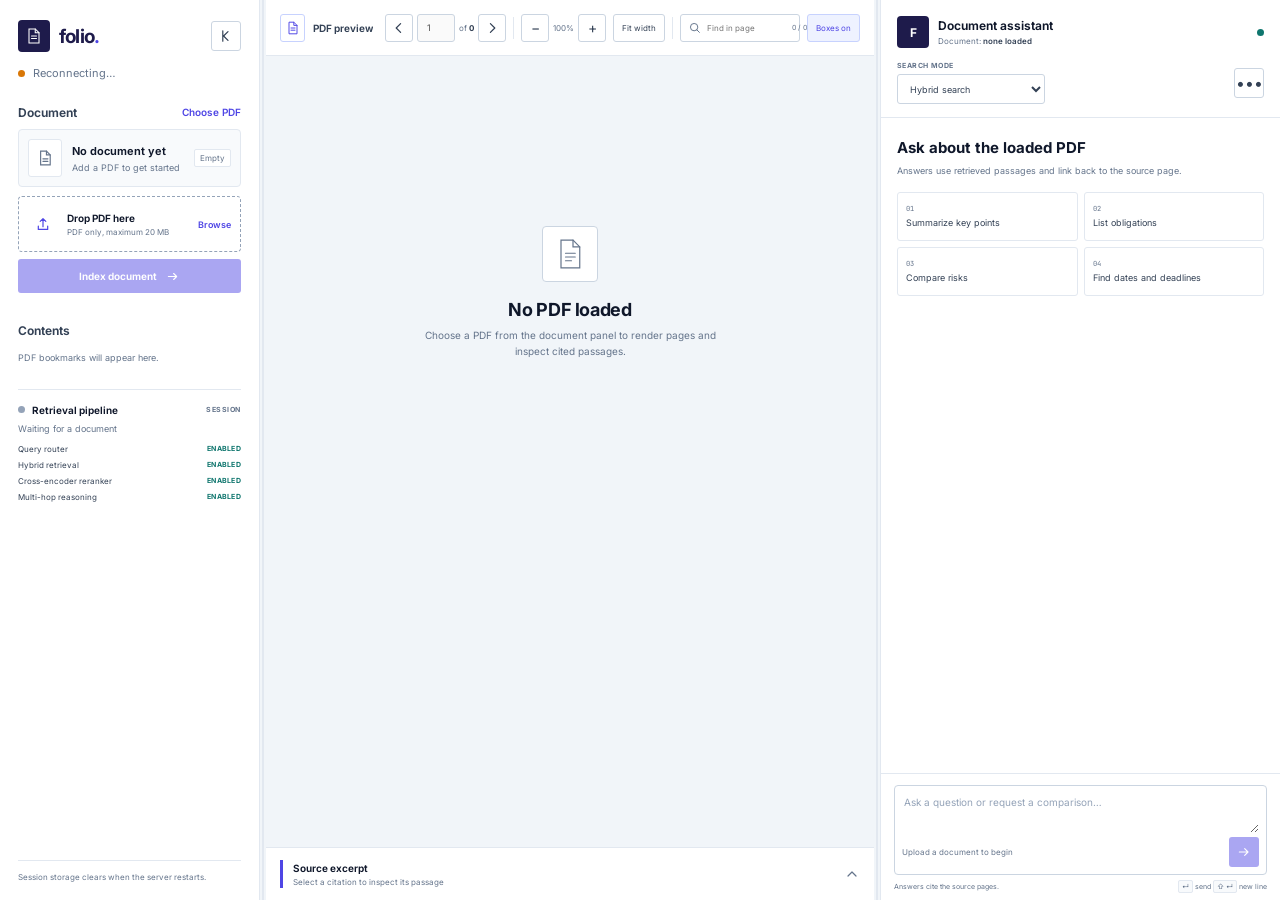
==== commit ec55ff93: "Refine Folio interface and responsive layout" ====
--- a/frontend/index.html
+++ b/frontend/index.html
@@ -3,8 +3,9 @@
 <head>
   <meta charset="UTF-8" />
   <meta name="viewport" content="width=device-width, initial-scale=1.0" />
-  <meta name="theme-color" content="#f8fafc" />
-  <title>Folio — Document workspace</title>
+  <meta name="theme-color" content="#ffffff" />
+  <title>Folio | Document workspace</title>
+  <link rel="icon" href="favicon.svg" type="image/svg+xml" />
   <link rel="preconnect" href="https://fonts.googleapis.com" />
   <link rel="preconnect" href="https://fonts.gstatic.com" crossorigin />
   <link href="https://fonts.googleapis.com/css2?family=Inter:wght@400;500;600;700&family=JetBrains+Mono:wght@500;600&display=swap" rel="stylesheet" />
@@ -20,23 +21,23 @@
         </a>
         <button id="collapse-sidebar" class="icon-button collapse-button" type="button" aria-label="Collapse sidebar" title="Collapse sidebar"><svg viewBox="0 0 20 20" fill="none"><path d="M12.5 4.5 7 10l5.5 5.5M6 3.5v13" stroke="currentColor" stroke-width="1.5" stroke-linecap="round" stroke-linejoin="round"/></svg></button>
       </div>
-      <div class="system-status"><span id="health-dot" class="health-dot"></span><span id="health-label">Connecting to Folio</span></div>
+      <div class="system-status"><span id="health-dot" class="health-dot"></span><span id="health-label">Connecting to API</span></div>
 
       <section class="document-section" aria-labelledby="document-heading">
-        <div class="section-heading"><h2 id="document-heading">Document workspace</h2><button class="text-button" id="new-document-button" type="button">New PDF</button></div>
+        <div class="section-heading"><h2 id="document-heading">Document</h2><button class="text-button" id="new-document-button" type="button">Choose PDF</button></div>
         <div id="doc-card" class="doc-card empty">
           <span class="doc-file-icon" aria-hidden="true"><svg viewBox="0 0 24 24" fill="none"><path d="M6.75 3.75h7l4.5 4.5v12H6.75v-16.5Z" stroke="currentColor" stroke-width="1.4"/><path d="M13.75 3.75v4.5h4.5M9.5 13h6M9.5 16h6" stroke="currentColor" stroke-width="1.4" stroke-linecap="round"/></svg></span>
           <span class="doc-info"><strong id="doc-name">No document yet</strong><span id="doc-sub">Add a PDF to get started</span></span>
           <span id="doc-status-badge" class="doc-status-badge">Empty</span>
         </div>
         <div id="doc-meta" class="doc-meta" hidden>
-          <div class="meta-row"><span>Pages</span><strong id="meta-pages">0</strong></div><div class="meta-row"><span>File size</span><strong id="meta-size">—</strong></div>
-          <div class="meta-row"><span>Text segments</span><strong id="meta-chunks">0</strong></div><div class="meta-row"><span>Added</span><strong id="meta-uploaded">—</strong></div>
+          <div class="meta-row"><span>Pages</span><strong id="meta-pages">0</strong></div><div class="meta-row"><span>File size</span><strong id="meta-size">Not available</strong></div>
+          <div class="meta-row"><span>Text segments</span><strong id="meta-chunks">0</strong></div><div class="meta-row"><span>Added</span><strong id="meta-uploaded">Not available</strong></div>
         </div>
         <form id="upload-form" class="upload-form">
           <label for="pdf-file" class="upload-dropzone" id="upload-dropzone" tabindex="0">
             <span class="upload-icon" aria-hidden="true"><svg viewBox="0 0 24 24" fill="none"><path d="M12 15.5V4.75m0 0L8.25 8.5M12 4.75 15.75 8.5M5.75 14.75v4.5h12.5v-4.5" stroke="currentColor" stroke-width="1.6" stroke-linecap="round" stroke-linejoin="round"/></svg></span>
-            <span class="upload-copy"><strong id="file-label-text">Drop a PDF here</strong><span>or browse files · up to 20 MB</span></span><span class="upload-browse">Browse</span>
+            <span class="upload-copy"><strong id="file-label-text">Drop PDF here</strong><span>PDF only, maximum 20 MB</span></span><span class="upload-browse">Browse</span>
           </label>
           <input type="file" id="pdf-file" accept="application/pdf,.pdf" />
           <button type="submit" id="upload-btn" class="button button-primary" disabled><span>Index document</span><svg viewBox="0 0 20 20" fill="none" aria-hidden="true"><path d="M4.5 10h11m0 0-4-4m4 4-4 4" stroke="currentColor" stroke-width="1.5" stroke-linecap="round" stroke-linejoin="round"/></svg></button>
@@ -50,15 +51,19 @@
         <div id="outline-list" class="outline-list"><p class="quiet-empty">PDF bookmarks will appear here.</p></div>
       </section>
 
-      <section class="index-card" id="index-card" aria-label="Search index state">
-        <div class="index-heading"><span class="index-pulse"></span><strong>Search index</strong><span class="index-memory">IN MEMORY</span></div>
-        <div class="index-track"><span></span><span></span><span></span></div>
+      <section class="index-card" id="index-card" aria-label="Retrieval pipeline state">
+        <div class="index-heading"><span class="index-pulse"></span><strong>Retrieval pipeline</strong><span class="index-memory">SESSION</span></div>
         <p id="index-copy">Waiting for a document</p>
+        <ul class="capability-list" aria-label="Enabled retrieval features">
+          <li><span>Query router</span><strong>Enabled</strong></li>
+          <li><span>Hybrid retrieval</span><strong>Enabled</strong></li>
+          <li><span>Cross-encoder reranker</span><strong>Enabled</strong></li>
+          <li><span>Multi-hop reasoning</span><strong>Enabled</strong></li>
+        </ul>
       </section>
 
       <div class="sidebar-spacer"></div>
-      <section class="privacy-note"><span class="privacy-shield" aria-hidden="true"><svg viewBox="0 0 20 20" fill="none"><path d="M10 2.75 16 5v4.5c0 3.55-2.52 6.25-6 7.75-3.48-1.5-6-4.2-6-7.75V5l6-2.25Z" stroke="currentColor" stroke-width="1.35"/><path d="m7.5 9.75 1.65 1.65 3.4-3.55" stroke="currentColor" stroke-width="1.35" stroke-linecap="round" stroke-linejoin="round"/></svg></span><span><strong>Private by design</strong><small>Your PDF and index live in this server session.</small></span></section>
-      <div class="sidebar-foot">FOLIO <span>·</span> DOCUMENT INTELLIGENCE</div>
+      <div class="sidebar-foot">Session storage clears when the server restarts.</div>
     </aside>
 
     <div class="resize-handle resize-sidebar" data-resize="sidebar" role="separator" aria-label="Resize document sidebar" aria-orientation="vertical" tabindex="0"></div>
@@ -67,7 +72,7 @@
       <header class="pdf-topbar">
         <div class="pdf-file-heading"><span class="pdf-mini-icon"><svg viewBox="0 0 20 20" fill="none"><path d="M5 2.75h6l4 4v10.5H5V2.75Z" stroke="currentColor" stroke-width="1.2"/><path d="M11 2.75v4h4M7.5 10h5M7.5 12.75h5" stroke="currentColor" stroke-width="1.2" stroke-linecap="round"/></svg></span><span id="pdf-title">PDF preview</span></div>
         <div class="pdf-controls">
-          <div class="page-control"><button id="page-prev" class="icon-button compact" type="button" aria-label="Previous page"><svg viewBox="0 0 20 20" fill="none"><path d="m12 4.5-5.5 5.5 5.5 5.5" stroke="currentColor" stroke-width="1.5" stroke-linecap="round" stroke-linejoin="round"/></svg></button><label class="sr-only" for="page-input">Page number</label><input id="page-input" type="number" min="1" value="1" disabled /><span class="page-of">of <strong id="page-total">—</strong></span><button id="page-next" class="icon-button compact" type="button" aria-label="Next page"><svg viewBox="0 0 20 20" fill="none"><path d="m8 4.5 5.5 5.5L8 15.5" stroke="currentColor" stroke-width="1.5" stroke-linecap="round" stroke-linejoin="round"/></svg></button></div>
+          <div class="page-control"><button id="page-prev" class="icon-button compact" type="button" aria-label="Previous page"><svg viewBox="0 0 20 20" fill="none"><path d="m12 4.5-5.5 5.5 5.5 5.5" stroke="currentColor" stroke-width="1.5" stroke-linecap="round" stroke-linejoin="round"/></svg></button><label class="sr-only" for="page-input">Page number</label><input id="page-input" type="number" min="1" value="1" disabled /><span class="page-of">of <strong id="page-total">0</strong></span><button id="page-next" class="icon-button compact" type="button" aria-label="Next page"><svg viewBox="0 0 20 20" fill="none"><path d="m8 4.5 5.5 5.5L8 15.5" stroke="currentColor" stroke-width="1.5" stroke-linecap="round" stroke-linejoin="round"/></svg></button></div>
           <span class="control-divider"></span>
           <div class="zoom-control"><button id="zoom-out" class="icon-button compact" type="button" aria-label="Zoom out">−</button><span id="zoom-value">100%</span><button id="zoom-in" class="icon-button compact" type="button" aria-label="Zoom in">+</button></div>
           <button id="fit-width" class="toolbar-button" type="button">Fit width</button>
@@ -77,12 +82,12 @@
         </div>
       </header>
       <div class="pdf-scroll-region" id="pdf-scroll-region">
-        <div class="pdf-empty-state" id="pdf-empty-state"><div class="empty-document-mark"><svg viewBox="0 0 48 48" fill="none"><path d="M12 5.5h16l9 9v28H12v-37Z" stroke="currentColor" stroke-width="1.6"/><path d="M28 5.5v9h9M18 23h13M18 28h13M18 33h8" stroke="currentColor" stroke-width="1.6" stroke-linecap="round"/></svg></div><span class="empty-kicker">DOCUMENT CANVAS</span><h2>Your PDF, in context.</h2><p>Upload a document to read pages alongside grounded answers.</p></div>
+        <div class="pdf-empty-state" id="pdf-empty-state"><div class="empty-document-mark"><svg viewBox="0 0 48 48" fill="none"><path d="M12 5.5h16l9 9v28H12v-37Z" stroke="currentColor" stroke-width="1.6"/><path d="M28 5.5v9h9M18 23h13M18 28h13M18 33h8" stroke="currentColor" stroke-width="1.6" stroke-linecap="round"/></svg></div><h2>No PDF loaded</h2><p>Choose a PDF from the document panel to render pages and inspect cited passages.</p></div>
         <div class="pdf-page-wrap" id="pdf-page-wrap" hidden><img id="pdf-page-image" alt="Current PDF page" /><div id="bbox-overlay" class="bbox-overlay" aria-label="Citation highlight"></div></div>
       </div>
       <section class="excerpt-drawer" id="excerpt-drawer">
-        <button class="excerpt-toggle" id="excerpt-toggle" type="button" aria-expanded="false"><span class="drawer-grip"></span><span class="excerpt-toggle-copy"><strong>Source excerpt</strong><span id="excerpt-summary">Select a citation to inspect its passage</span></span><span class="drawer-chevron">⌃</span></button>
-        <div class="excerpt-content" id="excerpt-content" hidden><div class="excerpt-tabs"><span class="active">Reranked evidence</span><span id="excerpt-page-label">No citation selected</span></div><blockquote id="excerpt-text">Select a citation chip or source card to show its excerpt here.</blockquote><span id="excerpt-location" class="excerpt-location"></span></div>
+        <button class="excerpt-toggle" id="excerpt-toggle" type="button" aria-expanded="false"><span class="drawer-grip"></span><span class="excerpt-toggle-copy"><strong>Source excerpt</strong><span id="excerpt-summary">Select a citation to inspect its passage</span></span><svg class="drawer-chevron" viewBox="0 0 20 20" fill="none" aria-hidden="true"><path d="m5 12.5 5-5 5 5" stroke="currentColor" stroke-width="1.5" stroke-linecap="round" stroke-linejoin="round"/></svg></button>
+        <div class="excerpt-content" id="excerpt-content" hidden><div class="excerpt-tabs"><span class="active">Evidence passage</span><span id="excerpt-page-label">No citation selected</span></div><blockquote id="excerpt-text">Select a citation chip or source card to show its excerpt here.</blockquote><span id="excerpt-location" class="excerpt-location"></span></div>
       </section>
     </main>
 
@@ -90,11 +95,11 @@
 
     <aside class="chat-pane" id="chat-pane" aria-label="Chat assistant">
       <header class="assistant-header">
-        <div class="assistant-title-row"><div class="assistant-avatar">f<span>.</span></div><div><h1>Folio assistant</h1><span class="assistant-context">Chatting with <strong id="chat-document-title">no document</strong></span></div><span class="assistant-live" title="Assistant ready"></span></div>
+        <div class="assistant-title-row"><div class="assistant-avatar">F</div><div><h1>Document assistant</h1><span class="assistant-context">Document: <strong id="chat-document-title">none loaded</strong></span></div><span class="assistant-live" title="API available"></span></div>
         <div class="assistant-toolbar"><label class="mode-select-wrap"><span>SEARCH MODE</span><select id="retrieval-mode" aria-label="Retrieval mode"><option value="hybrid">Hybrid search</option><option value="semantic">Semantic only</option><option value="exact">Exact match</option></select></label><details class="options-menu"><summary aria-label="Conversation options">•••</summary><div class="options-popover"><button id="export-chat" type="button">Export conversation</button><button id="clear-history" type="button">Clear history</button></div></details></div>
       </header>
 
-      <div class="assistant-onboarding" id="assistant-onboarding"><div class="onboarding-rule"></div><div><span>DOCUMENT Q&amp;A</span><h2>Find the detail.<br />Keep the context.</h2><p>Ask for a summary, compare sections, or look up an exact term.</p><div class="suggested-grid" id="suggestions-container"><button type="button" class="suggestion-card" data-question="Summarize the key points in this document."><span>01</span>Summarize the key points</button><button type="button" class="suggestion-card" data-question="What obligations should I pay attention to?"><span>02</span>Find key obligations</button><button type="button" class="suggestion-card" data-question="Compare the main risks across sections."><span>03</span>Compare risks by section</button><button type="button" class="suggestion-card" data-question="Find any important dates or deadlines."><span>04</span>Find dates and deadlines</button></div></div></div>
+      <div class="assistant-onboarding" id="assistant-onboarding"><div><h2>Ask about the loaded PDF</h2><p>Answers use retrieved passages and link back to the source page.</p><div class="suggested-grid" id="suggestions-container"><button type="button" class="suggestion-card" data-question="Summarize the key points in this document."><span>01</span>Summarize key points</button><button type="button" class="suggestion-card" data-question="What obligations should I pay attention to?"><span>02</span>List obligations</button><button type="button" class="suggestion-card" data-question="Compare the main risks across sections."><span>03</span>Compare risks</button><button type="button" class="suggestion-card" data-question="Find any important dates or deadlines."><span>04</span>Find dates and deadlines</button></div></div></div>
 
       <div class="chat-history" id="chat-history" aria-live="polite"></div>
       <div id="suggestions-bar" class="suggestions-bar" hidden><span>You could ask</span><div id="followup-suggestions"></div></div>
--- a/frontend/style.css
+++ b/frontend/style.css
@@ -1,3 +1,547 @@
-:root{color-scheme:light;--ink:#172033;--muted:#778196;--line:#e4e8ef;--paper:#f5f7fa;--white:#fff;--indigo:#1e1b4b;--accent:#4f46e5;--accent-soft:#eeedff;--teal:#0f766e;--amber:#b7791f;--sans:Inter,-apple-system,BlinkMacSystemFont,"Segoe UI",sans-serif;font-family:var(--sans);color:var(--ink);background:var(--paper);font-synthesis:none;text-rendering:optimizeLegibility}*{box-sizing:border-box}html,body{width:100%;height:100%;min-width:320px;margin:0}body{overflow:hidden}button,input,textarea,select{font:inherit}button{color:inherit}button:focus-visible,input:focus-visible,textarea:focus-visible,select:focus-visible{outline:2px solid var(--accent);outline-offset:2px}button:disabled{opacity:.5;cursor:not-allowed!important}[hidden]{display:none!important}.app-shell{height:100vh;display:grid;grid-template-columns:minmax(210px,var(--sidebar-width,270px)) 5px minmax(360px,1fr) 5px minmax(310px,var(--chat-width,410px));background:var(--paper)}.sidebar,.chat-pane{min-width:0;background:#fff}.sidebar{display:flex;flex-direction:column;padding:23px 19px 16px;border-right:1px solid var(--line);overflow:auto}.sidebar-brand-row,.section-heading,.assistant-title-row,.assistant-toolbar,.pdf-topbar,.pdf-controls,.page-control,.zoom-control,.excerpt-toggle,.excerpt-tabs,.composer-actions,.composer-foot,.index-heading{display:flex;align-items:center}.sidebar-brand-row{justify-content:space-between;margin-bottom:18px}.brand{display:flex;align-items:center;gap:9px;color:var(--indigo);text-decoration:none}.brand-mark{width:31px;height:31px;display:grid;place-items:center;color:var(--accent);background:var(--accent-soft);border-radius:9px}.brand-mark svg{width:20px}.brand-name{font-size:20px;font-weight:700;letter-spacing:-1px}.brand-name span,.assistant-avatar span{color:var(--accent)}.icon-button{display:grid;place-items:center;border:1px solid var(--line);background:#fff;border-radius:7px;cursor:pointer;color:#667085}.icon-button svg{width:17px;height:17px}.collapse-button{width:29px;height:29px}.system-status{display:flex;align-items:center;gap:8px;margin:0 0 27px;color:var(--muted);font-size:11px}.health-dot,.assistant-live{width:7px;height:7px;border-radius:50%;background:#f59e0b}.health-dot.connected,.assistant-live{background:#22a477;box-shadow:0 0 0 3px #e6f6f0}.document-section{display:flex;flex-direction:column}.section-heading{justify-content:space-between;margin:0 0 10px}.section-heading h2{margin:0;font-size:11px;font-weight:650;color:#586174}.text-button{border:0;background:transparent;color:var(--accent);font-size:10px;font-weight:600;cursor:pointer}.doc-card{display:flex;align-items:center;gap:10px;padding:10px;border:1px solid var(--line);border-radius:9px;background:#fafbfc}.doc-card.active{border-color:#d9d6ff;background:#fafaff}.doc-file-icon{width:34px;height:37px;display:grid;place-items:center;flex:none;color:#9aa3b2;background:#f0f2f6;border-radius:6px}.doc-card.active .doc-file-icon{color:var(--accent);background:var(--accent-soft)}.doc-file-icon svg{width:21px}.doc-info{min-width:0;flex:1}.doc-info strong,.doc-info span{display:block;overflow:hidden;text-overflow:ellipsis;white-space:nowrap}.doc-info strong{font-size:11px;font-weight:600}.doc-info span{margin-top:4px;color:var(--muted);font-size:9px}.doc-status-badge{padding:4px 6px;color:#7a8494;background:#f0f2f6;border-radius:5px;font-size:8px}.doc-status-badge.is-indexed{color:#12765f;background:#e9f7f2}.doc-meta{display:grid;grid-template-columns:1fr 1fr;gap:9px;margin-top:9px;padding:10px;border:1px solid var(--line);border-radius:8px}.meta-row{display:flex;flex-direction:column;gap:3px}.meta-row span{color:var(--muted);font-size:9px}.meta-row strong{font-size:11px;font-weight:600}.upload-form{display:grid;gap:8px;margin-top:10px}.upload-dropzone{display:flex;align-items:center;gap:9px;min-height:57px;padding:9px;border:1px dashed #cbd2df;border-radius:8px;background:#fcfcfd;cursor:pointer}.upload-dropzone:hover,.upload-dropzone.is-dragover{border-color:var(--accent);background:#f8f7ff}.upload-icon{width:29px;height:29px;display:grid;place-items:center;color:var(--accent);background:var(--accent-soft);border-radius:7px}.upload-icon svg{width:18px}.upload-copy{min-width:0;flex:1}.upload-copy strong,.upload-copy span{display:block;overflow:hidden;text-overflow:ellipsis;white-space:nowrap}.upload-copy strong{font-size:10px;font-weight:600}.upload-copy span{margin-top:3px;color:var(--muted);font-size:8px}.upload-browse{color:var(--accent);font-size:9px;font-weight:600}#pdf-file{position:absolute;width:1px;height:1px;clip-path:inset(50%)}.button{min-height:35px;display:flex;justify-content:center;align-items:center;gap:8px;border:0;border-radius:7px;cursor:pointer}.button-primary{color:#fff;background:var(--accent);font-size:10px;font-weight:600}.button-primary:hover:not(:disabled){background:#4338ca}.button-primary svg{width:16px}.status-msg{min-height:0;margin:0;color:var(--muted);font-size:9px;line-height:1.4}.success-text{color:var(--teal)}.error-text{color:#b42318}.upload-progress{height:3px;overflow:hidden;background:#e8eaff;border-radius:4px}.upload-progress span{display:block;width:35%;height:100%;background:var(--accent)}.upload-progress.running span{animation:progress 1s ease-in-out infinite alternate}@keyframes progress{to{transform:translateX(180%)}}.outline-section{margin-top:25px}.section-count{color:#98a1b0;font-size:9px}.outline-list{display:grid;gap:2px;max-height:210px;overflow:auto}.quiet-empty{margin:4px 0;color:#929bad;font-size:10px;line-height:1.5}.outline-entry{padding:7px 8px 7px calc(8px + var(--depth,0)*10px);border:0;border-radius:6px;background:transparent;text-align:left;color:#596477;font-size:10px;cursor:pointer}.outline-entry:hover{color:var(--accent);background:#f4f3ff}.index-card{margin-top:19px;padding:10px;border:1px solid var(--line);border-radius:8px;background:#fafbfc}.index-heading{gap:7px}.index-heading strong{font-size:10px;font-weight:600}.index-pulse{width:7px;height:7px;border-radius:50%;background:#aab3c1}.index-card.is-ready .index-pulse{background:#23a57b;box-shadow:0 0 0 3px #e5f6ef}.index-memory{margin-left:auto;color:#98a1b0;font-size:7px;letter-spacing:.08em}.index-track{display:flex;gap:3px;margin-top:9px}.index-track span{height:3px;flex:1;background:#e9ecf2;border-radius:3px}.index-card.is-ready .index-track span{background:#b7ead7}.index-card p{margin:6px 0 0;color:var(--muted);font-size:9px}.sidebar-spacer{flex:1;min-height:18px}.privacy-note{display:flex;gap:9px;padding:10px;border:1px solid #dcefe7;border-radius:8px;background:#f5fbf8}.privacy-shield{width:20px;height:20px;color:#148368}.privacy-shield svg{width:20px}.privacy-note strong,.privacy-note small{display:block}.privacy-note strong{font-size:9px;font-weight:600}.privacy-note small{margin-top:3px;color:var(--muted);font-size:8px;line-height:1.4}.sidebar-foot{margin:13px 2px 0;color:#a0a8b5;font-size:7px;font-weight:700;letter-spacing:.12em}.sidebar-foot span{margin:0 4px}.resize-handle{position:relative;z-index:2;cursor:col-resize}.resize-handle::after{position:absolute;top:0;bottom:0;left:2px;width:1px;background:transparent;content:""}.resize-handle:hover::after,.resize-handle:focus-visible::after{background:#a5a0ff}.pdf-pane{min-width:0;min-height:0;display:flex;flex-direction:column;background:#f0f2f6}.pdf-topbar{min-height:56px;justify-content:space-between;gap:15px;padding:0 20px;background:#fff;border-bottom:1px solid var(--line)}.pdf-file-heading{display:flex;align-items:center;gap:8px;min-width:0;color:#515c70;font-size:10px;font-weight:600}.pdf-mini-icon{display:grid;place-items:center;width:24px;height:26px;color:var(--accent);background:var(--accent-soft);border-radius:5px}.pdf-mini-icon svg{width:17px}.pdf-controls{gap:8px}.page-control,.zoom-control{gap:5px}.compact{width:27px;height:27px;font-size:15px}.page-control input{width:39px;height:27px;padding:0 3px;border:1px solid var(--line);border-radius:5px;text-align:center;font-size:10px}.page-of,.zoom-control span{color:var(--muted);font-size:9px;white-space:nowrap}.page-of strong{color:#475467}.control-divider{width:1px;height:23px;background:var(--line)}.toolbar-button{height:27px;padding:0 8px;border:1px solid var(--line);border-radius:5px;background:#fff;color:#586174;font-size:9px;white-space:nowrap;cursor:pointer}.toolbar-button:hover,.toggle-active{color:var(--accent);border-color:#d8d5ff;background:#fafaff}.pdf-search{display:flex;align-items:center;gap:5px;padding:0 7px;border:1px solid var(--line);border-radius:6px;background:#fff}.pdf-search svg{width:15px;color:#8b95a5}.pdf-search input{width:100px;height:27px;border:0;outline:0;font-size:9px}.pdf-search span{color:#929bad;font-size:8px;white-space:nowrap}.pdf-scroll-region{min-height:0;flex:1;display:flex;align-items:flex-start;justify-content:center;overflow:auto;padding:27px 22px}.pdf-empty-state{width:min(100%,480px);min-height:400px;display:flex;flex-direction:column;align-items:center;justify-content:center;text-align:center}.empty-document-mark{width:66px;height:66px;display:grid;place-items:center;color:#9ba5b6;background:#e7eaf0;border:1px solid #dce1e9;border-radius:18px}.empty-document-mark svg{width:43px;height:43px}.empty-kicker{margin-top:20px;color:#828ca0;font-size:8px;font-weight:700;letter-spacing:.16em}.pdf-empty-state h2{margin:10px 0 7px;color:#283246;font-size:20px;letter-spacing:-.5px}.pdf-empty-state p{max-width:260px;margin:0;color:#808b9e;font-size:11px;line-height:1.6}.pdf-page-wrap{position:relative;width:fit-content;max-width:100%;margin:0 auto;box-shadow:0 4px 16px #1d293914}.pdf-page-wrap img{display:block;width:auto;max-width:100%;height:auto}.bbox-overlay{position:absolute;inset:0;pointer-events:none}.citation-highlight{position:absolute;border:2px solid #e6a11a;background:#ffd66b44;box-shadow:0 0 0 9999px #17203312}.excerpt-drawer{flex:none;background:#fff;border-top:1px solid var(--line)}.excerpt-toggle{width:100%;min-height:55px;gap:11px;padding:8px 17px;border:0;background:#fff;text-align:left;cursor:pointer}.drawer-grip{width:3px;height:28px;background:#d7d9ff;border-radius:4px}.excerpt-toggle-copy{min-width:0;flex:1}.excerpt-toggle-copy strong,.excerpt-toggle-copy span{display:block;overflow:hidden;text-overflow:ellipsis;white-space:nowrap}.excerpt-toggle-copy strong{font-size:10px;font-weight:600}.excerpt-toggle-copy span{margin-top:4px;color:var(--muted);font-size:9px}.drawer-chevron{color:#7b8597}.excerpt-content{padding:0 18px 14px}.excerpt-tabs{justify-content:space-between;padding:8px 0;border-top:1px solid #f0f1f4;color:#8992a2;font-size:8px}.excerpt-tabs .active{color:var(--accent);font-weight:600}.excerpt-content blockquote{margin:3px 0;color:#465165;font-size:10px;line-height:1.65}.excerpt-location{display:block;margin-top:7px;color:#929bad;font-size:8px}.chat-pane{display:flex;flex-direction:column;min-height:0;border-left:1px solid var(--line)}.assistant-header{padding:19px 18px 14px;border-bottom:1px solid var(--line)}.assistant-title-row{gap:10px}.assistant-avatar{width:33px;height:33px;display:grid;place-items:center;color:#fff;background:var(--indigo);border-radius:10px;font-size:15px;font-weight:700}.assistant-title-row h1{margin:0;font-size:12px;font-weight:650}.assistant-context{display:block;margin-top:4px;color:var(--muted);font-size:9px}.assistant-context strong{color:#596477;font-weight:600}.assistant-live{margin-left:auto}.assistant-toolbar{justify-content:space-between;gap:8px;margin-top:16px}.mode-select-wrap{display:grid;gap:5px}.mode-select-wrap>span{color:#8c96a6;font-size:7px;font-weight:700;letter-spacing:.09em}.mode-select-wrap select{min-width:150px;height:30px;padding:0 9px;border:1px solid var(--line);border-radius:6px;background:#fff;color:#4d586c;font-size:9px}.options-menu{position:relative}.options-menu summary{width:30px;height:30px;display:grid;place-items:center;border:1px solid var(--line);border-radius:6px;color:#778196;font-size:11px;cursor:pointer;list-style:none}.options-popover{position:absolute;z-index:4;right:0;top:34px;width:170px;padding:5px;border:1px solid var(--line);border-radius:8px;background:#fff;box-shadow:0 8px 25px #1720331a}.options-popover button{width:100%;padding:9px;border:0;border-radius:5px;background:#fff;text-align:left;font-size:9px;cursor:pointer}.options-popover button:hover{background:#f4f5f8}.assistant-onboarding{padding:20px 19px 13px}.onboarding-rule{width:24px;height:2px;background:var(--accent)}.assistant-onboarding>div:last-child>span{display:block;margin-top:10px;color:var(--accent);font-size:7px;font-weight:700;letter-spacing:.12em}.assistant-onboarding h2{margin:8px 0;color:#202943;font-size:20px;line-height:1.15;letter-spacing:-.6px}.assistant-onboarding p{margin:0;color:#788397;font-size:9px;line-height:1.55}.suggested-grid{display:grid;grid-template-columns:1fr 1fr;gap:6px;margin-top:14px}.suggestion-card{min-height:50px;padding:8px;border:1px solid var(--line);border-radius:7px;background:#fff;text-align:left;color:#4f5b70;font-size:9px;line-height:1.4;cursor:pointer}.suggestion-card:hover{border-color:#d4d1ff;background:#fafaff}.suggestion-card span{display:block;margin-bottom:4px;color:#9aa3b2;font-family:"JetBrains Mono",monospace;font-size:7px}.chat-history{min-height:0;flex:1;overflow:auto;padding:12px 17px}.message{max-width:100%;margin:0 0 15px}.message-user{margin-left:auto;max-width:88%}.message-label{margin:0 0 5px;color:#8b95a5;font-size:8px;font-weight:600}.bubble{padding:10px 11px;border:1px solid var(--line);border-radius:9px;background:#fff;color:#39455a;font-size:10px;line-height:1.65;overflow-wrap:anywhere}.message.user .bubble{border-color:#e1dfff;background:#f2f1ff}.bubble p{margin:0 0 8px}.bubble p:last-child{margin-bottom:0}.bubble h1,.bubble h2,.bubble h3{margin:12px 0 6px;font-size:12px}.bubble ul,.bubble ol{padding-left:18px}.citation-chip,.inline-citation{display:inline-flex;margin:3px 3px 0 0;padding:3px 6px;border:1px solid #f0d899;border-radius:5px;background:#fff8e5;color:#8a5a08;font-size:8px;cursor:pointer}.citation-chip:hover,.inline-citation:hover{background:#ffefc4}.reasoning-details,.sources-details,.reasoning-accordion,.source-drawer-inline{margin-top:9px;border-top:1px solid #edf0f4}.reasoning-details summary,.sources-details summary,.reasoning-accordion summary,.source-drawer-inline summary{padding:8px 0 3px;color:#727e91;font-size:8px;font-weight:600;cursor:pointer}.reasoning-summary,.subquery-list,.sources-list,.reasoning-steps,.source-list{padding:7px 8px;border-radius:6px;background:#f7f8fa;color:#667287;font-size:8px;line-height:1.55}.subquery-list{margin-top:5px}.subquery-list li{margin:3px 0}.sources-list,.source-list{display:grid;gap:6px;margin-top:5px}.source-item{padding:8px;border-left:2px solid #e6b64e;background:#fffaf0}.source-page{display:block;color:#77591b;font-size:8px;font-weight:600}.source-snippet{display:block;margin-top:4px;color:#6c7482;font-size:8px;line-height:1.5}.message-actions{display:flex;align-items:center;gap:5px;margin-top:6px}.message-actions button{padding:4px 6px;border:1px solid transparent;border-radius:5px;background:transparent;color:#8992a2;font-size:8px;cursor:pointer}.message-actions button:hover{border-color:var(--line);background:#fff}.human-feedback{display:flex;align-items:center;gap:5px;margin-top:7px;padding-top:7px;border-top:1px solid #edf0f4;color:#8992a2;font-size:8px}.human-feedback select{max-width:120px;margin-left:auto;padding:4px;border:1px solid var(--line);border-radius:5px;background:#fff;font-size:8px}.human-feedback button{padding:5px 7px;border:0;border-radius:5px;background:var(--indigo);color:#fff;font-size:8px;cursor:pointer}.human-feedback span{color:var(--teal);font-size:8px}.eval-metrics-card,.rag-process-card{margin-top:8px;padding:9px;border:1px solid var(--line);border-radius:7px;background:#f8f9fb}.eval-metrics-header{display:flex;justify-content:space-between;margin-bottom:7px}.eval-metrics-title,.rag-process-title{color:#6e798c;font-size:8px;font-weight:700}.eval-score-badge{color:var(--teal);font-size:8px}.eval-metrics-grid{display:grid;grid-template-columns:repeat(4,1fr);gap:4px}.eval-metric-box{padding:5px;background:#fff;border:1px solid #edf0f4;border-radius:5px}.metric-name,.metric-val{display:block}.metric-name{color:#929bad;font-size:7px}.metric-val{margin-top:3px;font-size:9px;font-weight:600}.rag-process-title{margin-bottom:6px}.rag-steps{display:flex;flex-wrap:wrap;gap:4px}.step-badge{padding:4px 5px;border-radius:4px;font-size:7px}.status-success{color:#10765c;background:#e6f5ee}.status-warning{color:#936116;background:#fff4d8}.status-error{color:#ae3d35;background:#ffeded}.status-processing{color:#315f85;background:#e8f3ff}.status-pending{color:#778196;background:#eef0f4}.reformulate-box{margin-top:7px;padding-top:6px;border-top:1px solid var(--line);color:#778196;font-size:8px}.suggestions-bar{padding:9px 16px;border-top:1px solid var(--line);color:#8590a2;font-size:8px}.suggestions-bar>div{display:flex;flex-wrap:wrap;gap:5px;margin-top:6px}.sug-pill{padding:5px 7px;border:1px solid var(--line);border-radius:5px;background:#fff;color:#586477;font-size:8px;cursor:pointer}.composer-wrap{padding:12px 15px 10px;border-top:1px solid var(--line);background:#fff}.chat-form{padding:8px;border:1px solid #dfe3eb;border-radius:9px;background:#fff}.chat-form:focus-within{border-color:#a9a4ff;box-shadow:0 0 0 3px #4f46e511}.chat-form textarea{width:100%;min-height:43px;max-height:130px;resize:vertical;border:0;outline:0;color:#344054;font-size:10px;line-height:1.5}.chat-form textarea::placeholder{color:#98a2b3}.composer-actions{justify-content:space-between;color:#929bad;font-size:8px}.send-button{width:30px;height:30px;display:grid;place-items:center;border:0;border-radius:7px;background:var(--accent);color:#fff;cursor:pointer}.send-button svg{width:17px}.composer-foot{justify-content:space-between;gap:5px;margin-top:7px;color:#98a2b3;font-size:7px}.composer-foot kbd{padding:2px 4px;border:1px solid var(--line);border-radius:3px;background:#f7f8fa;font-family:var(--sans);font-size:7px}.sr-only{position:absolute;width:1px;height:1px;padding:0;overflow:hidden;clip:rect(0,0,0,0);white-space:nowrap;border:0}.mobile-switcher{display:none}.sidebar-collapsed{grid-template-columns:64px 5px minmax(420px,1fr) 5px minmax(340px,410px)}.sidebar-collapsed .sidebar{padding:18px 10px}.sidebar-collapsed .brand-name,.sidebar-collapsed .collapse-button,.sidebar-collapsed .system-status,.sidebar-collapsed .document-section,.sidebar-collapsed .outline-section,.sidebar-collapsed .index-card,.sidebar-collapsed .privacy-note,.sidebar-collapsed .sidebar-foot{display:none}.sidebar-collapsed .sidebar-brand-row{justify-content:center}.sidebar-collapsed .sidebar-spacer{display:block}@media(max-width:1200px){.app-shell{grid-template-columns:235px 5px minmax(360px,1fr) 5px minmax(310px,355px)}.pdf-topbar{padding:0 12px}.pdf-controls{gap:5px}.pdf-search input{width:70px}.assistant-header{padding-left:14px;padding-right:14px}.assistant-onboarding{padding-left:15px;padding-right:15px}.chat-history{padding-left:13px;padding-right:13px}}@media(max-width:930px){body{overflow:auto}.app-shell{height:auto;min-height:100vh;grid-template-columns:210px 5px minmax(0,1fr);grid-template-rows:minmax(620px,calc(100vh - 58px)) 58px}.resize-chat{display:none}.chat-pane{display:none}.pdf-pane{grid-column:3;min-height:0}.mobile-switcher{grid-column:1/-1;grid-row:2;display:flex;justify-content:center;gap:8px;padding:8px;background:#fff;border-top:1px solid var(--line)}.mobile-switcher button{display:flex;align-items:center;gap:6px;padding:7px 14px;border:1px solid transparent;border-radius:7px;background:transparent;color:#778196;font-size:10px;cursor:pointer}.mobile-switcher svg{width:16px;height:16px}.mobile-switcher button.active{border-color:#dcd9ff;background:#f2f1ff;color:var(--accent)}.app-shell[data-active-panel="chat-pane"] .pdf-pane{display:none}.app-shell[data-active-panel="chat-pane"] .chat-pane{display:flex;grid-column:1/-1;grid-row:1}.pdf-topbar{flex-wrap:wrap;min-height:auto;padding:10px}.pdf-controls{flex-wrap:wrap}.assistant-onboarding{max-width:650px;width:100%;margin:0 auto}.chat-history{width:100%;max-width:700px;align-self:center}}@media(max-width:600px){.app-shell{display:grid;grid-template-columns:minmax(0,1fr);grid-template-rows:auto minmax(0,1fr) 58px;min-height:100dvh}.sidebar{grid-column:1;grid-row:1;min-height:0;max-height:38vh;padding:12px 14px;overflow:auto;border-right:0;border-bottom:1px solid var(--line)}.sidebar-brand-row{margin-bottom:10px}.system-status{margin-bottom:12px}.document-section{display:grid;grid-template-columns:1fr 1fr;gap:6px}.document-section>.section-heading{grid-column:1/-1}.doc-card{min-height:47px;padding:7px}.doc-file-icon{width:27px;height:30px}.doc-status-badge{display:none}.doc-meta{grid-column:1/-1;margin-top:0;padding:7px}.meta-row{flex-direction:row;justify-content:space-between}.upload-form{grid-template-columns:minmax(0,1fr) auto;margin:0}.upload-dropzone{min-height:44px;padding:6px}.upload-icon{width:24px;height:24px}.upload-browse{display:none}.upload-copy span{font-size:7px}.button-primary{min-height:32px;padding:0 8px;font-size:8px}.button-primary svg{display:none}#upload-status,#upload-progress{grid-column:1/-1}.outline-section{margin-top:12px}.outline-list{max-height:70px}.index-card{margin-top:9px;padding:7px}.privacy-note,.sidebar-foot,.sidebar-spacer{display:none}.resize-sidebar{display:none}.pdf-pane,.chat-pane{grid-column:1;grid-row:2;min-height:0}.pdf-pane{display:flex}.chat-pane{display:none}.app-shell[data-active-panel="chat-pane"] .pdf-pane{display:none}.app-shell[data-active-panel="chat-pane"] .chat-pane{display:flex;grid-column:1;grid-row:2}.pdf-topbar{display:block;padding:8px 10px}.pdf-file-heading{margin-bottom:7px}.pdf-controls{justify-content:flex-start;gap:5px}.search-divider,.pdf-search{display:none}.pdf-scroll-region{padding:12px 8px}.pdf-empty-state{min-height:300px}.excerpt-toggle{min-height:49px;padding:7px 12px}.excerpt-content{padding:0 12px 11px}.assistant-header{padding:12px 13px}.assistant-toolbar{margin-top:10px}.assistant-onboarding{padding:14px}.assistant-onboarding h2{font-size:18px}.suggested-grid{gap:5px;margin-top:9px}.suggestion-card{min-height:44px;padding:6px;font-size:8px}.chat-history{padding:10px 12px}.composer-wrap{padding:9px 11px}.mobile-switcher{grid-column:1;grid-row:3}.eval-metrics-grid{grid-template-columns:repeat(2,1fr)}}@media(prefers-reduced-motion:reduce){*,*::before,*::after{scroll-behavior:auto!important;animation-duration:.01ms!important;animation-iteration-count:1!important;transition-duration:.01ms!important}}
-
-.inline-citation{display:inline-flex;margin:0 2px;padding:2px 5px;border:1px solid #f0d899;border-radius:5px;background:#fff8e5;color:#8a5a08;font-size:8px;cursor:pointer}.inline-citation:hover{background:#ffefc4}.reasoning-steps{margin:6px 0 0;padding-left:22px}.reasoning-steps li{padding:4px 0;color:#667287}.reasoning-steps li span{display:block;color:#909bad;font-size:7px}.reasoning-steps li strong{display:block;font-weight:500}.source-list{padding:4px!important}.source-result{display:grid;gap:4px;padding:8px;border:0;border-bottom:1px solid var(--line);background:transparent;text-align:left;color:#687387;font-size:8px;line-height:1.5;cursor:pointer}.source-result:hover{background:#fffaf0}.source-result-page{color:#77591b;font-weight:600}.message-action.selected{color:var(--teal);background:#e6f5ee}
+:root {
+  color-scheme: light;
+  --sidebar-width: 260px;
+  --chat-width: 400px;
+  --brand: #1e1b4b;
+  --accent: #4f46e5;
+  --accent-soft: #eef2ff;
+  --ink: #0f172a;
+  --text: #334155;
+  --muted: #64748b;
+  --line: #e2e8f0;
+  --line-strong: #cbd5e1;
+  --canvas: #f1f5f9;
+  --surface: #ffffff;
+  --success: #0f766e;
+  --warning: #b45309;
+  --danger: #b42318;
+  font-family: Inter, -apple-system, BlinkMacSystemFont, "Segoe UI", sans-serif;
+  color: var(--ink);
+  background: var(--canvas);
+  font-synthesis: none;
+  text-rendering: optimizeLegibility;
+}
+
+* { box-sizing: border-box; }
+html, body { width: 100%; height: 100%; min-width: 320px; margin: 0; }
+body { overflow: hidden; background: var(--canvas); }
+button, input, textarea, select { font: inherit; }
+button { color: inherit; }
+button:focus-visible, input:focus-visible, textarea:focus-visible, select:focus-visible, [tabindex]:focus-visible {
+  outline: 2px solid var(--accent);
+  outline-offset: 2px;
+}
+button:disabled { cursor: not-allowed; opacity: .48; }
+[hidden] { display: none !important; }
+
+.app-shell {
+  display: grid;
+  grid-template-columns: minmax(210px, var(--sidebar-width)) 6px minmax(420px, 1fr) 6px minmax(340px, var(--chat-width));
+  width: 100%;
+  height: 100vh;
+  min-height: 620px;
+  overflow: hidden;
+}
+
+.sidebar,
+.chat-pane {
+  min-width: 0;
+  background: var(--surface);
+}
+
+.sidebar {
+  display: flex;
+  flex-direction: column;
+  padding: 20px 18px 16px;
+  overflow-y: auto;
+  border-right: 1px solid var(--line);
+}
+
+.sidebar-brand-row,
+.section-heading,
+.index-heading,
+.pdf-topbar,
+.pdf-controls,
+.page-control,
+.zoom-control,
+.excerpt-toggle,
+.excerpt-tabs,
+.assistant-title-row,
+.assistant-toolbar,
+.composer-actions,
+.composer-foot {
+  display: flex;
+  align-items: center;
+}
+
+.sidebar-brand-row { justify-content: space-between; margin-bottom: 14px; }
+.brand { display: flex; align-items: center; gap: 9px; color: var(--brand); text-decoration: none; }
+.brand-mark {
+  display: grid;
+  width: 32px;
+  height: 32px;
+  place-items: center;
+  color: #fff;
+  background: var(--brand);
+  border-radius: 4px;
+}
+.brand-mark svg { width: 20px; height: 20px; }
+.brand-name { font-size: 19px; font-weight: 700; letter-spacing: -.04em; }
+.brand-name span { color: var(--accent); }
+
+.icon-button {
+  display: grid;
+  width: 30px;
+  height: 30px;
+  padding: 0;
+  place-items: center;
+  color: var(--text);
+  background: #fff;
+  border: 1px solid var(--line-strong);
+  border-radius: 3px;
+  cursor: pointer;
+}
+.icon-button:hover { background: #f8fafc; border-color: #94a3b8; }
+.icon-button svg { width: 16px; height: 16px; }
+
+.system-status {
+  display: flex;
+  align-items: center;
+  gap: 8px;
+  margin-bottom: 24px;
+  color: var(--muted);
+  font-size: 11px;
+}
+.health-dot, .assistant-live {
+  width: 7px;
+  height: 7px;
+  flex: none;
+  background: #d97706;
+  border-radius: 50%;
+}
+.health-dot.connected, .assistant-live { background: var(--success); }
+
+.section-heading { justify-content: space-between; margin-bottom: 9px; }
+.section-heading h2 { margin: 0; color: var(--text); font-size: 12px; font-weight: 650; }
+.text-button {
+  padding: 2px 0;
+  color: var(--accent);
+  background: transparent;
+  border: 0;
+  font-size: 10px;
+  font-weight: 600;
+  cursor: pointer;
+}
+.text-button:hover { text-decoration: underline; }
+
+.doc-card {
+  display: grid;
+  grid-template-columns: 34px minmax(0, 1fr) auto;
+  align-items: center;
+  gap: 10px;
+  min-height: 58px;
+  padding: 9px;
+  background: #f8fafc;
+  border: 1px solid var(--line);
+  border-radius: 4px;
+}
+.doc-card.active { background: var(--accent-soft); border-color: #c7d2fe; }
+.doc-file-icon {
+  display: grid;
+  width: 34px;
+  height: 38px;
+  place-items: center;
+  color: var(--muted);
+  background: #fff;
+  border: 1px solid var(--line);
+  border-radius: 3px;
+}
+.doc-card.active .doc-file-icon { color: var(--accent); border-color: #c7d2fe; }
+.doc-file-icon svg { width: 20px; height: 20px; }
+.doc-info { min-width: 0; }
+.doc-info strong, .doc-info span { display: block; overflow: hidden; text-overflow: ellipsis; white-space: nowrap; }
+.doc-info strong { font-size: 11px; font-weight: 650; }
+.doc-info span { margin-top: 4px; color: var(--muted); font-size: 9px; }
+.doc-status-badge {
+  padding: 3px 5px;
+  color: var(--muted);
+  background: #fff;
+  border: 1px solid var(--line);
+  border-radius: 2px;
+  font-size: 8px;
+}
+.doc-status-badge.is-indexed { color: var(--success); border-color: #99d5c8; }
+
+.doc-meta {
+  display: grid;
+  grid-template-columns: repeat(2, minmax(0, 1fr));
+  gap: 8px 12px;
+  margin-top: 8px;
+  padding: 9px;
+  border: 1px solid var(--line);
+  border-radius: 4px;
+}
+.meta-row { min-width: 0; }
+.meta-row span, .meta-row strong { display: block; overflow: hidden; text-overflow: ellipsis; white-space: nowrap; }
+.meta-row span { color: var(--muted); font-size: 8px; }
+.meta-row strong { margin-top: 3px; font-size: 10px; font-weight: 600; }
+
+.upload-form { display: grid; gap: 7px; margin-top: 9px; }
+.upload-dropzone {
+  display: grid;
+  grid-template-columns: 30px minmax(0, 1fr) auto;
+  align-items: center;
+  gap: 9px;
+  min-height: 56px;
+  padding: 9px;
+  background: #fff;
+  border: 1px dashed #94a3b8;
+  border-radius: 4px;
+  cursor: pointer;
+}
+.upload-dropzone:hover, .upload-dropzone.is-dragover { background: #f8fafc; border-color: var(--accent); }
+.upload-icon { display: grid; width: 30px; height: 30px; place-items: center; color: var(--accent); }
+.upload-icon svg { width: 18px; height: 18px; }
+.upload-copy { min-width: 0; }
+.upload-copy strong, .upload-copy span { display: block; overflow: hidden; text-overflow: ellipsis; white-space: nowrap; }
+.upload-copy strong { font-size: 10px; font-weight: 650; }
+.upload-copy span { margin-top: 3px; color: var(--muted); font-size: 8px; }
+.upload-browse { color: var(--accent); font-size: 9px; font-weight: 600; }
+#pdf-file { position: absolute; width: 1px; height: 1px; overflow: hidden; clip-path: inset(50%); }
+
+.button {
+  display: inline-flex;
+  min-height: 34px;
+  align-items: center;
+  justify-content: center;
+  gap: 8px;
+  border: 0;
+  border-radius: 3px;
+  cursor: pointer;
+}
+.button-primary { color: #fff; background: var(--accent); font-size: 10px; font-weight: 650; }
+.button-primary:hover:not(:disabled) { background: #4338ca; }
+.button svg { width: 15px; height: 15px; }
+.status-msg { min-height: 0; margin: 0; color: var(--muted); font-size: 9px; line-height: 1.4; }
+.success-text { color: var(--success); }
+.error-text { color: var(--danger); }
+.upload-progress { height: 3px; overflow: hidden; background: var(--line); }
+.upload-progress span { display: block; width: 35%; height: 100%; background: var(--accent); }
+.upload-progress.running span { animation: index-progress .8s linear infinite alternate; }
+@keyframes index-progress { to { transform: translateX(185%); } }
+
+.outline-section { margin-top: 23px; }
+.section-count { color: var(--muted); font-size: 9px; }
+.outline-list { display: grid; gap: 1px; max-height: 176px; overflow-y: auto; }
+.quiet-empty { margin: 4px 0; color: var(--muted); font-size: 9px; line-height: 1.5; }
+.outline-entry {
+  padding: 7px 6px 7px calc(6px + var(--depth, 0) * 10px);
+  color: var(--text);
+  background: transparent;
+  border: 0;
+  border-left: 2px solid transparent;
+  border-radius: 0;
+  text-align: left;
+  font-size: 9px;
+  cursor: pointer;
+}
+.outline-entry:hover { color: var(--accent); background: #f8fafc; border-left-color: var(--accent); }
+
+.index-card { margin-top: 20px; padding-top: 14px; border-top: 1px solid var(--line); }
+.index-heading { gap: 7px; }
+.index-heading strong { font-size: 10px; font-weight: 650; }
+.index-pulse { width: 7px; height: 7px; background: #94a3b8; border-radius: 50%; }
+.index-card.is-ready .index-pulse { background: var(--success); }
+.index-memory { margin-left: auto; color: var(--muted); font-size: 7px; font-weight: 700; letter-spacing: .08em; }
+.index-card > p { margin: 7px 0 10px; color: var(--muted); font-size: 9px; }
+.capability-list { display: grid; gap: 6px; margin: 0; padding: 0; list-style: none; }
+.capability-list li { display: flex; align-items: center; justify-content: space-between; gap: 10px; font-size: 8px; }
+.capability-list li span { color: var(--text); }
+.capability-list li strong { color: var(--success); font-size: 7px; font-weight: 700; text-transform: uppercase; letter-spacing: .04em; }
+.sidebar-spacer { flex: 1; min-height: 18px; }
+.sidebar-foot { padding-top: 11px; color: var(--muted); border-top: 1px solid var(--line); font-size: 8px; line-height: 1.45; }
+
+.resize-handle { position: relative; z-index: 2; cursor: col-resize; }
+.resize-handle::after { position: absolute; inset: 0 2px; background: var(--line); content: ""; }
+.resize-handle:hover::after, .resize-handle:focus-visible::after { background: var(--accent); }
+.is-resizing { user-select: none; cursor: col-resize; }
+
+.pdf-pane { display: flex; min-width: 0; min-height: 0; flex-direction: column; background: var(--canvas); }
+.pdf-topbar {
+  min-height: 56px;
+  justify-content: space-between;
+  gap: 16px;
+  padding: 10px 14px;
+  background: #fff;
+  border-bottom: 1px solid var(--line);
+}
+.pdf-file-heading { display: flex; min-width: 105px; align-items: center; gap: 8px; color: var(--text); font-size: 10px; font-weight: 650; }
+.pdf-mini-icon { display: grid; width: 25px; height: 28px; flex: none; place-items: center; color: var(--accent); border: 1px solid #c7d2fe; border-radius: 3px; }
+.pdf-mini-icon svg { width: 16px; height: 16px; }
+.pdf-file-heading > span:last-child { overflow: hidden; text-overflow: ellipsis; white-space: nowrap; }
+.pdf-controls { min-width: 0; justify-content: flex-end; gap: 7px; }
+.page-control, .zoom-control { gap: 4px; }
+.compact { width: 28px; height: 28px; font-size: 14px; }
+.page-control input {
+  width: 38px;
+  height: 28px;
+  padding: 0 3px;
+  border: 1px solid var(--line-strong);
+  border-radius: 3px;
+  text-align: center;
+  font-size: 9px;
+}
+.page-of, .zoom-control span { color: var(--muted); font-size: 8px; white-space: nowrap; }
+.page-of strong { color: var(--text); }
+.control-divider { width: 1px; height: 22px; flex: none; background: var(--line); }
+.toolbar-button {
+  height: 28px;
+  padding: 0 8px;
+  color: var(--text);
+  background: #fff;
+  border: 1px solid var(--line-strong);
+  border-radius: 3px;
+  font-size: 8px;
+  white-space: nowrap;
+  cursor: pointer;
+}
+.toolbar-button:hover { background: #f8fafc; }
+.toolbar-button.toggle-active { color: var(--accent); background: var(--accent-soft); border-color: #c7d2fe; }
+.pdf-search {
+  display: flex;
+  min-width: 120px;
+  align-items: center;
+  gap: 5px;
+  padding: 0 7px;
+  background: #fff;
+  border: 1px solid var(--line-strong);
+  border-radius: 3px;
+}
+.pdf-search svg { width: 14px; height: 14px; flex: none; color: var(--muted); }
+.pdf-search input { width: 80px; height: 26px; padding: 0; border: 0; outline: 0; font-size: 8px; }
+.pdf-search span { margin-left: auto; color: var(--muted); font-size: 7px; white-space: nowrap; }
+
+.pdf-scroll-region { display: flex; min-height: 0; flex: 1; align-items: flex-start; justify-content: center; overflow: auto; padding: 26px; }
+.pdf-empty-state { display: flex; width: min(100%, 440px); min-height: 420px; flex-direction: column; align-items: center; justify-content: center; text-align: center; }
+.empty-document-mark { display: grid; width: 56px; height: 56px; place-items: center; color: #64748b; background: #fff; border: 1px solid var(--line-strong); border-radius: 4px; }
+.empty-document-mark svg { width: 36px; height: 36px; }
+.pdf-empty-state h2 { margin: 17px 0 7px; color: var(--ink); font-size: 18px; letter-spacing: -.02em; }
+.pdf-empty-state p { max-width: 320px; margin: 0; color: var(--muted); font-size: 10px; line-height: 1.6; }
+.pdf-page-wrap { position: relative; width: 100%; max-width: none; margin: 0 auto; background: #fff; box-shadow: 0 2px 10px rgba(15, 23, 42, .12); }
+.pdf-page-wrap img { display: block; width: 100%; max-width: none; height: auto; }
+.bbox-overlay { position: absolute; inset: 0; pointer-events: none; }
+.citation-highlight { position: absolute; background: rgba(253, 230, 138, .38); border: 2px solid #f59e0b; }
+
+.excerpt-drawer { flex: none; background: #fff; border-top: 1px solid var(--line); }
+.excerpt-toggle { width: 100%; min-height: 52px; gap: 10px; padding: 8px 14px; background: #fff; border: 0; text-align: left; cursor: pointer; }
+.drawer-grip { width: 3px; height: 28px; flex: none; background: var(--accent); }
+.excerpt-toggle-copy { min-width: 0; flex: 1; }
+.excerpt-toggle-copy strong, .excerpt-toggle-copy span { display: block; overflow: hidden; text-overflow: ellipsis; white-space: nowrap; }
+.excerpt-toggle-copy strong { font-size: 10px; font-weight: 650; }
+.excerpt-toggle-copy span { margin-top: 3px; color: var(--muted); font-size: 8px; }
+.drawer-chevron { width: 16px; height: 16px; color: var(--muted); }
+.excerpt-content { max-height: 180px; padding: 0 16px 14px; overflow-y: auto; }
+.excerpt-tabs { justify-content: space-between; padding: 9px 0; color: var(--muted); border-top: 1px solid var(--line); font-size: 8px; }
+.excerpt-tabs .active { color: var(--accent); font-weight: 650; }
+.excerpt-content blockquote { margin: 2px 0; color: var(--text); font-size: 10px; line-height: 1.6; }
+.excerpt-location { display: block; margin-top: 7px; color: var(--muted); font-family: "JetBrains Mono", monospace; font-size: 7px; }
+
+.chat-pane { display: flex; min-height: 0; flex-direction: column; border-left: 1px solid var(--line); }
+.assistant-header { padding: 16px 16px 13px; border-bottom: 1px solid var(--line); }
+.assistant-title-row { gap: 9px; }
+.assistant-avatar { display: grid; width: 32px; height: 32px; place-items: center; color: #fff; background: var(--brand); border-radius: 4px; font-size: 12px; font-weight: 700; }
+.assistant-title-row h1 { margin: 0; font-size: 12px; font-weight: 650; }
+.assistant-context { display: block; max-width: 245px; margin-top: 3px; overflow: hidden; color: var(--muted); font-size: 8px; text-overflow: ellipsis; white-space: nowrap; }
+.assistant-context strong { color: var(--text); font-weight: 600; }
+.assistant-live { margin-left: auto; }
+.assistant-toolbar { justify-content: space-between; gap: 8px; margin-top: 13px; }
+.mode-select-wrap { display: grid; gap: 4px; }
+.mode-select-wrap > span { color: var(--muted); font-size: 7px; font-weight: 700; letter-spacing: .06em; }
+.mode-select-wrap select { min-width: 148px; height: 30px; padding: 0 8px; color: var(--text); background: #fff; border: 1px solid var(--line-strong); border-radius: 3px; font-size: 9px; }
+.options-menu { position: relative; }
+.options-menu summary { display: grid; width: 30px; height: 30px; place-items: center; color: var(--text); border: 1px solid var(--line-strong); border-radius: 3px; cursor: pointer; list-style: none; }
+.options-menu summary::-webkit-details-marker { display: none; }
+.options-popover { position: absolute; z-index: 10; top: 34px; right: 0; width: 170px; padding: 4px; background: #fff; border: 1px solid var(--line); border-radius: 3px; box-shadow: 0 8px 20px rgba(15, 23, 42, .14); }
+.options-popover button { width: 100%; padding: 8px; background: #fff; border: 0; border-radius: 2px; text-align: left; font-size: 9px; cursor: pointer; }
+.options-popover button:hover { background: #f1f5f9; }
+
+.assistant-onboarding { padding: 20px 16px 8px; }
+.assistant-onboarding h2 { margin: 0 0 7px; color: var(--ink); font-size: 15px; }
+.assistant-onboarding p { margin: 0; color: var(--muted); font-size: 9px; line-height: 1.55; }
+.suggested-grid { display: grid; grid-template-columns: 1fr 1fr; gap: 6px; margin-top: 14px; }
+.suggestion-card { min-height: 49px; padding: 8px; color: var(--text); background: #fff; border: 1px solid var(--line); border-radius: 3px; text-align: left; font-size: 9px; line-height: 1.35; cursor: pointer; }
+.suggestion-card:hover { background: #f8fafc; border-color: #94a3b8; }
+.suggestion-card span { display: block; margin-bottom: 4px; color: var(--muted); font-family: "JetBrains Mono", monospace; font-size: 7px; }
+
+.chat-history { min-height: 0; flex: 1; overflow-y: auto; padding: 12px 14px; }
+.message { max-width: 100%; margin-bottom: 14px; }
+.message.user { max-width: 88%; margin-left: auto; }
+.bubble { padding: 10px; color: var(--text); background: #fff; border: 1px solid var(--line); border-radius: 4px; font-size: 10px; line-height: 1.6; overflow-wrap: anywhere; }
+.message.user .bubble { background: var(--accent-soft); border-color: #c7d2fe; }
+.message.is-loading .bubble { color: var(--muted); }
+.message-error { color: var(--danger); border-color: #fecaca; }
+.answer-copy h1, .answer-copy h2, .answer-copy h3 { margin: 10px 0 5px; font-size: 11px; }
+.answer-copy table { width: 100%; margin: 8px 0; border-collapse: collapse; font-size: 8px; }
+.answer-copy th, .answer-copy td { padding: 5px; border: 1px solid var(--line); text-align: left; }
+.inline-citation { display: inline-flex; margin: 0 2px; padding: 1px 4px; color: #92400e; background: #fef3c7; border: 1px solid #f59e0b; border-radius: 2px; font-family: "JetBrains Mono", monospace; font-size: 7px; cursor: pointer; }
+.inline-citation:hover { background: #fde68a; }
+
+.reasoning-accordion, .source-drawer-inline { margin-top: 9px; border-top: 1px solid var(--line); }
+.reasoning-accordion summary, .source-drawer-inline summary { padding: 8px 0 3px; color: var(--text); font-size: 8px; font-weight: 650; cursor: pointer; }
+.reasoning-route { float: right; color: var(--success); font-family: "JetBrains Mono", monospace; font-size: 7px; text-transform: uppercase; }
+.reasoning-steps { margin: 6px 0 0; padding: 7px 7px 7px 24px; background: #f8fafc; border: 1px solid var(--line); border-radius: 3px; }
+.reasoning-steps li { padding: 3px 0; color: var(--text); font-size: 8px; }
+.reasoning-steps li span { display: block; color: var(--muted); font-size: 7px; }
+.reasoning-steps li strong { display: block; margin-top: 2px; font-weight: 500; }
+.source-list { display: grid; gap: 1px; margin-top: 5px; padding: 3px; background: #f8fafc; border: 1px solid var(--line); }
+.source-result { display: grid; gap: 4px; padding: 8px; color: var(--text); background: #fff; border: 0; border-left: 2px solid #f59e0b; text-align: left; font-size: 8px; line-height: 1.5; cursor: pointer; }
+.source-result:hover { background: #fffbeb; }
+.source-result-page { color: #92400e; font-family: "JetBrains Mono", monospace; font-size: 7px; font-weight: 600; }
+
+.message-actions { display: flex; gap: 4px; margin-top: 6px; }
+.message-action { min-width: 26px; height: 25px; padding: 0 6px; color: var(--muted); background: #fff; border: 1px solid transparent; border-radius: 2px; font-size: 8px; cursor: pointer; }
+.message-action:hover { color: var(--text); border-color: var(--line); }
+.message-action.selected { color: var(--success); background: #ecfdf5; border-color: #99d5c8; }
+
+.suggestions-bar { padding: 9px 14px; color: var(--muted); border-top: 1px solid var(--line); font-size: 8px; }
+.suggestions-bar > div { display: flex; flex-wrap: wrap; gap: 5px; margin-top: 6px; }
+.suggestions-bar button { padding: 5px 7px; color: var(--text); background: #fff; border: 1px solid var(--line); border-radius: 2px; font-size: 8px; cursor: pointer; }
+.suggestions-bar button:hover { border-color: #94a3b8; }
+
+.composer-wrap { padding: 11px 13px 9px; background: #fff; border-top: 1px solid var(--line); }
+.chat-form { padding: 7px; background: #fff; border: 1px solid var(--line-strong); border-radius: 4px; }
+.chat-form:focus-within { border-color: var(--accent); box-shadow: 0 0 0 2px rgba(79, 70, 229, .1); }
+.chat-form textarea { width: 100%; min-height: 40px; max-height: 120px; padding: 2px; resize: vertical; color: var(--text); background: transparent; border: 0; outline: 0; font-size: 10px; line-height: 1.5; }
+.chat-form textarea::placeholder { color: #94a3b8; }
+.composer-actions { justify-content: space-between; gap: 8px; color: var(--muted); font-size: 8px; }
+.send-button { display: grid; width: 30px; height: 30px; padding: 0; place-items: center; color: #fff; background: var(--accent); border: 0; border-radius: 3px; cursor: pointer; }
+.send-button:hover:not(:disabled) { background: #4338ca; }
+.send-button svg { width: 16px; height: 16px; }
+.composer-foot { justify-content: space-between; gap: 7px; margin-top: 7px; color: var(--muted); font-size: 7px; }
+kbd { padding: 1px 3px; background: #f8fafc; border: 1px solid var(--line); border-radius: 2px; font-family: inherit; font-size: 7px; }
+
+.mobile-switcher { display: none; }
+.sr-only { position: absolute; width: 1px; height: 1px; padding: 0; overflow: hidden; clip: rect(0, 0, 0, 0); white-space: nowrap; border: 0; }
+
+.sidebar-collapsed { grid-template-columns: 58px 6px minmax(420px, 1fr) 6px minmax(340px, var(--chat-width)); }
+.sidebar-collapsed .sidebar { padding: 18px 9px; overflow: hidden; }
+.sidebar-collapsed .sidebar-brand-row { justify-content: center; }
+.sidebar-collapsed .brand-name,
+.sidebar-collapsed .collapse-button,
+.sidebar-collapsed .system-status,
+.sidebar-collapsed .document-section,
+.sidebar-collapsed .outline-section,
+.sidebar-collapsed .index-card,
+.sidebar-collapsed .sidebar-foot { display: none; }
+
+@media (max-width: 1180px) {
+  .app-shell {
+    grid-template-columns: minmax(210px, var(--sidebar-width)) 6px minmax(0, 1fr);
+    grid-template-rows: minmax(0, 1fr) 52px;
+  }
+  .resize-chat, .chat-pane { display: none; }
+  .pdf-pane { grid-column: 3; grid-row: 1; }
+  .mobile-switcher {
+    display: flex;
+    grid-column: 1 / -1;
+    grid-row: 2;
+    align-items: center;
+    justify-content: center;
+    gap: 6px;
+    padding: 7px;
+    background: #fff;
+    border-top: 1px solid var(--line);
+  }
+  .mobile-switcher button {
+    display: flex;
+    height: 36px;
+    align-items: center;
+    gap: 6px;
+    padding: 0 14px;
+    color: var(--muted);
+    background: #fff;
+    border: 1px solid transparent;
+    border-radius: 3px;
+    font-size: 9px;
+    cursor: pointer;
+  }
+  .mobile-switcher button.active { color: var(--accent); background: var(--accent-soft); border-color: #c7d2fe; }
+  .mobile-switcher svg { width: 15px; height: 15px; }
+  .app-shell[data-active-panel="chat-pane"] .pdf-pane { display: none; }
+  .app-shell[data-active-panel="chat-pane"] .chat-pane { display: flex; grid-column: 3; grid-row: 1; }
+  .sidebar-collapsed { grid-template-columns: 58px 6px minmax(0, 1fr); }
+}
+
+@media (max-width: 760px) {
+  body { overflow: hidden; }
+  .app-shell, .sidebar-collapsed {
+    grid-template-columns: minmax(0, 1fr);
+    grid-template-rows: auto minmax(0, 1fr) 52px;
+    min-height: 100dvh;
+  }
+  .sidebar, .sidebar-collapsed .sidebar {
+    display: block;
+    grid-column: 1;
+    grid-row: 1;
+    max-height: 225px;
+    padding: 11px 12px;
+    overflow-y: auto;
+    border-right: 0;
+    border-bottom: 1px solid var(--line);
+  }
+  .sidebar-brand-row, .sidebar-collapsed .sidebar-brand-row { justify-content: space-between; margin-bottom: 8px; }
+  .sidebar-collapsed .brand-name, .sidebar-collapsed .collapse-button, .sidebar-collapsed .system-status, .sidebar-collapsed .document-section { display: initial; }
+  .brand { display: flex; }
+  .brand-name { display: inline !important; }
+  .collapse-button { display: none !important; }
+  .system-status { display: flex !important; margin-bottom: 9px; }
+  .document-section { display: grid !important; grid-template-columns: minmax(0, 1fr) minmax(0, 1.2fr); gap: 7px; }
+  .document-section > .section-heading { grid-column: 1 / -1; margin-bottom: 0; }
+  .doc-card { min-height: 50px; padding: 7px; }
+  .doc-file-icon { width: 28px; height: 32px; }
+  .doc-status-badge { display: none; }
+  .doc-meta { grid-column: 1 / -1; grid-row: 3; margin-top: 0; padding: 6px 8px; }
+  .meta-row { display: flex; justify-content: space-between; gap: 5px; }
+  .meta-row strong { margin-top: 0; }
+  .upload-form { margin-top: 0; }
+  .upload-dropzone { min-height: 50px; padding: 6px; }
+  .upload-icon { width: 24px; }
+  .upload-browse { display: none; }
+  .button-primary { min-height: 30px; }
+  .outline-section, .index-card, .sidebar-spacer, .sidebar-foot, .resize-sidebar { display: none !important; }
+  .pdf-pane, .chat-pane { grid-column: 1 !important; grid-row: 2 !important; min-height: 0; }
+  .pdf-pane { display: flex; }
+  .chat-pane { display: none; }
+  .app-shell[data-active-panel="chat-pane"] .pdf-pane { display: none; }
+  .app-shell[data-active-panel="chat-pane"] .chat-pane { display: flex; }
+  .mobile-switcher { grid-column: 1; grid-row: 3; }
+  .pdf-topbar { display: block; min-height: auto; padding: 8px 10px; }
+  .pdf-file-heading { margin-bottom: 7px; }
+  .pdf-controls { justify-content: flex-start; flex-wrap: wrap; gap: 5px; }
+  .pdf-search { flex: 1 1 120px; }
+  .pdf-search input { width: 60px; }
+  .control-divider { display: none; }
+  .pdf-scroll-region { padding: 12px 8px; }
+  .pdf-empty-state { min-height: 250px; }
+  .excerpt-toggle { min-height: 46px; padding: 7px 10px; }
+  .assistant-header { padding: 11px 12px; }
+  .assistant-toolbar { margin-top: 9px; }
+  .assistant-onboarding { padding: 14px 12px 6px; }
+  .chat-history { padding: 10px 11px; }
+  .composer-wrap { padding: 8px 10px; }
+}
+
+@media (max-width: 430px) {
+  .document-section { grid-template-columns: 1fr; }
+  .document-section > .section-heading, .doc-meta { grid-column: 1; }
+  .doc-meta { display: none; }
+  .sidebar, .sidebar-collapsed .sidebar { max-height: 238px; }
+  .toolbar-button#fit-width { display: none; }
+  .search-divider, .pdf-search { display: none; }
+  .suggested-grid { grid-template-columns: 1fr; }
+  .composer-foot span:first-child { display: none; }
+}
+
+@media (prefers-reduced-motion: reduce) {
+  *, *::before, *::after { scroll-behavior: auto !important; animation-duration: .01ms !important; animation-iteration-count: 1 !important; }
+}
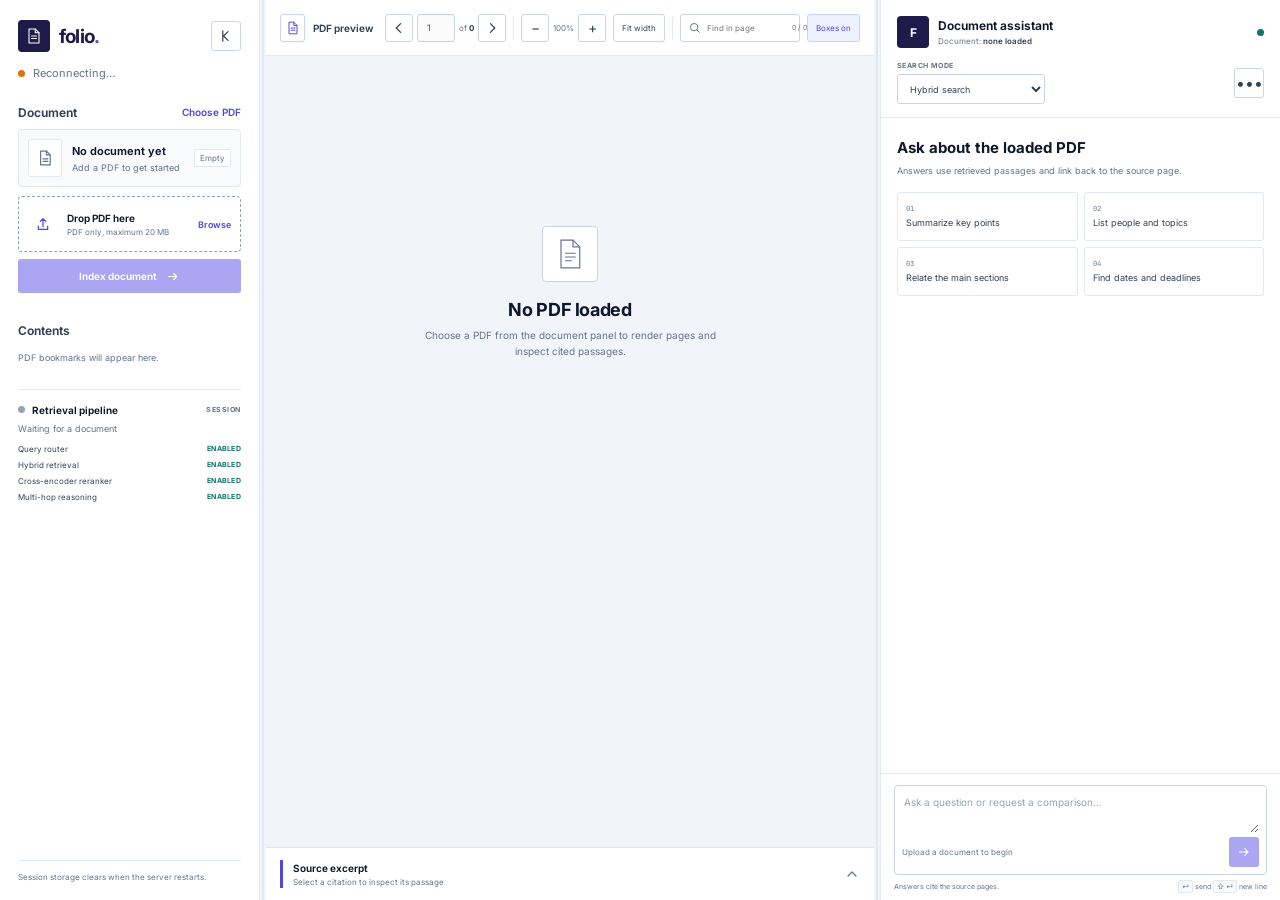
==== commit 23f92c48: "Fix PDF rendering and document-neutral prompts" ====
--- a/frontend/index.html
+++ b/frontend/index.html
@@ -99,7 +99,7 @@
         <div class="assistant-toolbar"><label class="mode-select-wrap"><span>SEARCH MODE</span><select id="retrieval-mode" aria-label="Retrieval mode"><option value="hybrid">Hybrid search</option><option value="semantic">Semantic only</option><option value="exact">Exact match</option></select></label><details class="options-menu"><summary aria-label="Conversation options">•••</summary><div class="options-popover"><button id="export-chat" type="button">Export conversation</button><button id="clear-history" type="button">Clear history</button></div></details></div>
       </header>
 
-      <div class="assistant-onboarding" id="assistant-onboarding"><div><h2>Ask about the loaded PDF</h2><p>Answers use retrieved passages and link back to the source page.</p><div class="suggested-grid" id="suggestions-container"><button type="button" class="suggestion-card" data-question="Summarize the key points in this document."><span>01</span>Summarize key points</button><button type="button" class="suggestion-card" data-question="What obligations should I pay attention to?"><span>02</span>List obligations</button><button type="button" class="suggestion-card" data-question="Compare the main risks across sections."><span>03</span>Compare risks</button><button type="button" class="suggestion-card" data-question="Find any important dates or deadlines."><span>04</span>Find dates and deadlines</button></div></div></div>
+      <div class="assistant-onboarding" id="assistant-onboarding"><div><h2>Ask about the loaded PDF</h2><p>Answers use retrieved passages and link back to the source page.</p><div class="suggested-grid" id="suggestions-container"><button type="button" class="suggestion-card" data-question="Summarize the key points in this document."><span>01</span>Summarize key points</button><button type="button" class="suggestion-card" data-question="Which people, organizations, and topics are mentioned?"><span>02</span>List people and topics</button><button type="button" class="suggestion-card" data-question="How are the main sections related?"><span>03</span>Relate the main sections</button><button type="button" class="suggestion-card" data-question="Find any important dates or deadlines."><span>04</span>Find dates and deadlines</button></div></div></div>
 
       <div class="chat-history" id="chat-history" aria-live="polite"></div>
       <div id="suggestions-bar" class="suggestions-bar" hidden><span>You could ask</span><div id="followup-suggestions"></div></div>
@@ -108,6 +108,6 @@
 
     <nav class="mobile-switcher" aria-label="Workspace panels"><button type="button" data-panel="pdf-pane" class="active"><svg viewBox="0 0 20 20" fill="none"><path d="M5 2.75h6l4 4v10.5H5V2.75Z" stroke="currentColor" stroke-width="1.3"/><path d="M11 2.75v4h4" stroke="currentColor" stroke-width="1.3"/></svg>PDF canvas</button><button type="button" data-panel="chat-pane"><svg viewBox="0 0 20 20" fill="none"><path d="M3 4.5h14v10H9l-4 3v-3H3v-10Z" stroke="currentColor" stroke-width="1.3" stroke-linejoin="round"/></svg>Assistant</button></nav>
   </div>
-  <script src="app.js?v=folio-3pane-20261009-2"></script>
+  <script src="app.js?v=folio-3pane-20261009-4"></script>
 </body>
 </html>
